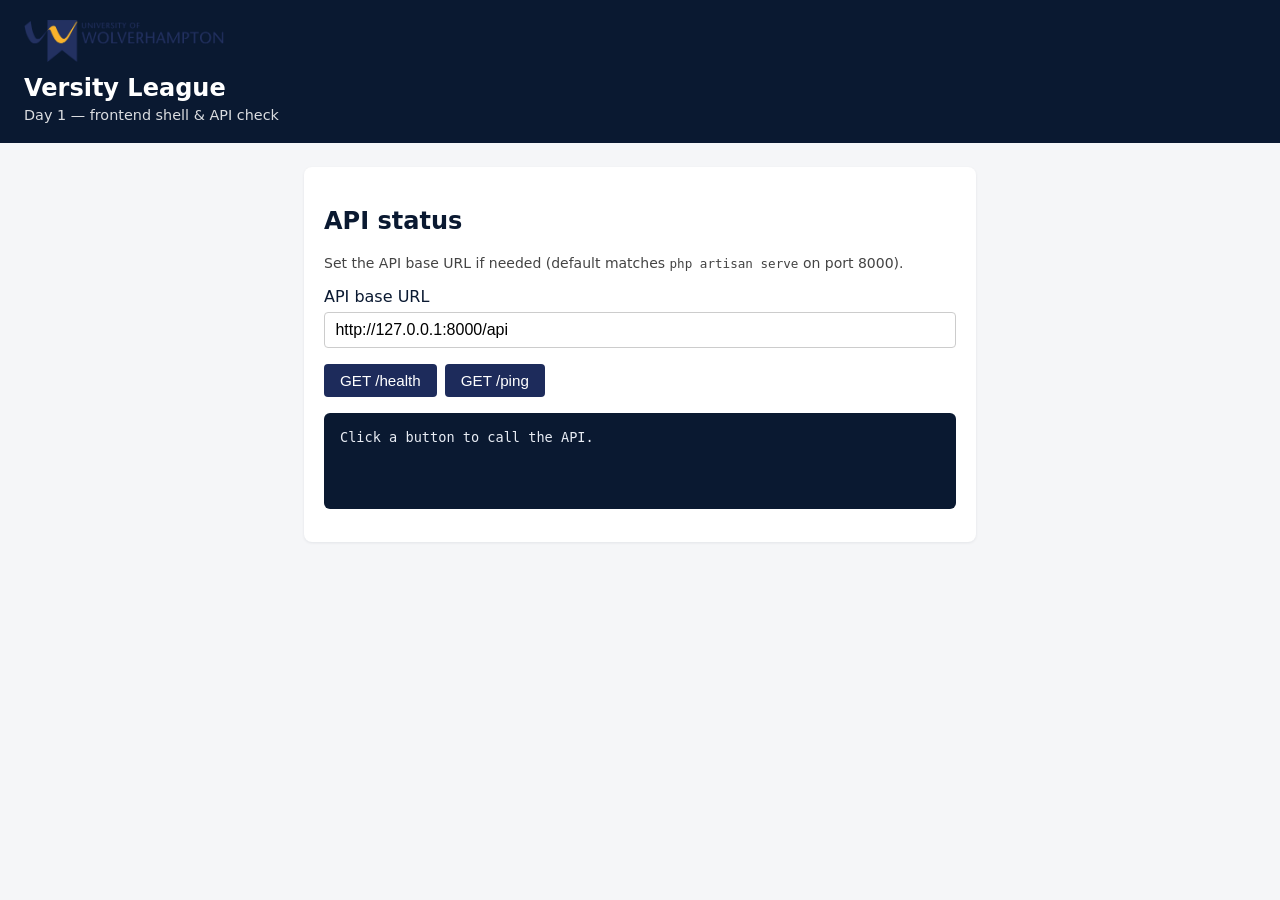
==== frontend/index.html @ 91f8fb7d "initial commit" ====
<!DOCTYPE html>
<html lang="en">
  <head>
    <meta charset="UTF-8" />
    <meta name="viewport" content="width=device-width, initial-scale=1.0" />
    <title>Versity League</title>
    <link rel="stylesheet" href="css/app.css" />
  </head>
  <body>
    <header class="site-header">
      <img src="../img/UniLogo.png" alt="University logo" class="logo" width="200" height="48" />
      <h1>Versity League</h1>
      <p class="tagline">Day 1 — frontend shell &amp; API check</p>
    </header>
    <main>
      <section class="panel">
        <h2>API status</h2>
        <p class="hint">
          Set the API base URL if needed (default matches <code>php artisan serve</code> on port 8000).
        </p>
        <label class="field">
          <span>API base URL</span>
          <input type="url" id="api-base-input" value="http://127.0.0.1:8000/api" />
        </label>
        <div class="actions">
          <button type="button" id="btn-health">GET /health</button>
          <button type="button" id="btn-ping">GET /ping</button>
        </div>
        <pre id="api-output" class="output" aria-live="polite">Click a button to call the API.</pre>
      </section>
    </main>
    <script type="module" src="js/app.js"></script>
  </body>
</html>
---- frontend/css/app.css ----
:root {
  font-family: system-ui, sans-serif;
  color: #0a1931;
  background: #f5f6f8;
}

body {
  margin: 0;
  min-height: 100vh;
}

.site-header {
  background: #0a1931;
  color: #fff;
  padding: 1.25rem 1.5rem;
}

.site-header .logo {
  display: block;
  margin-bottom: 0.75rem;
  max-width: 100%;
  height: auto;
}

.site-header h1 {
  margin: 0;
  font-size: 1.5rem;
}

.tagline {
  margin: 0.35rem 0 0;
  opacity: 0.85;
  font-size: 0.9rem;
}

main {
  max-width: 42rem;
  margin: 0 auto;
  padding: 1.5rem;
}

.panel {
  background: #fff;
  border-radius: 8px;
  padding: 1.25rem;
  box-shadow: 0 1px 3px rgba(10, 25, 49, 0.08);
}

.hint {
  font-size: 0.875rem;
  color: #444;
}

.field {
  display: flex;
  flex-direction: column;
  gap: 0.35rem;
  margin: 1rem 0;
}

.field input {
  padding: 0.5rem 0.65rem;
  border: 1px solid #ccc;
  border-radius: 4px;
  font-size: 1rem;
}

.actions {
  display: flex;
  flex-wrap: wrap;
  gap: 0.5rem;
}

.actions button {
  padding: 0.5rem 1rem;
  border: none;
  border-radius: 4px;
  background: #1d2b5b;
  color: #fff;
  cursor: pointer;
  font-size: 0.95rem;
}

.actions button:hover {
  filter: brightness(1.08);
}

.output {
  margin-top: 1rem;
  padding: 1rem;
  background: #0a1931;
  color: #e8ecf4;
  border-radius: 6px;
  overflow: auto;
  font-size: 0.85rem;
  min-height: 4rem;
}

code {
  font-size: 0.9em;
}
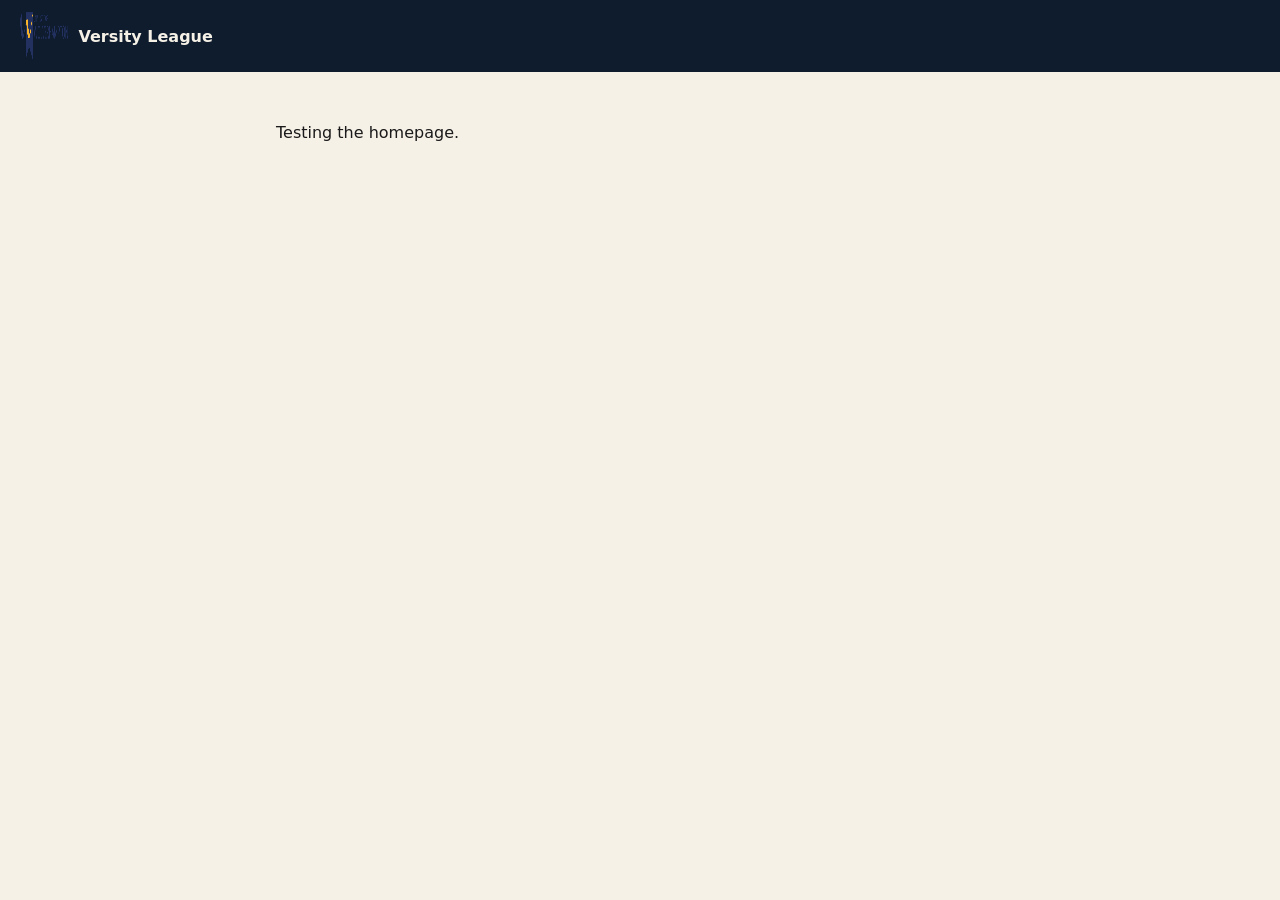
==== commit 957eacdf: "your update message" ====
--- a/frontend/index.html
+++ b/frontend/index.html
@@ -4,31 +4,21 @@
     <meta charset="UTF-8" />
     <meta name="viewport" content="width=device-width, initial-scale=1.0" />
     <title>Versity League</title>
-    <link rel="stylesheet" href="css/app.css" />
+    <link rel="stylesheet" href="css/main.css" />
   </head>
   <body>
     <header class="site-header">
-      <img src="../img/UniLogo.png" alt="University logo" class="logo" width="200" height="48" />
-      <h1>Versity League</h1>
-      <p class="tagline">Day 1 — frontend shell &amp; API check</p>
+      <a class="brand" href="index.html">
+        <img src="../img/UniLogo.png" alt="Versity League" width="48" height="48" />
+        <span>Versity League</span>
+      </a>
     </header>
-    <main>
-      <section class="panel">
-        <h2>API status</h2>
-        <p class="hint">
-          Set the API base URL if needed (default matches <code>php artisan serve</code> on port 8000).
-        </p>
-        <label class="field">
-          <span>API base URL</span>
-          <input type="url" id="api-base-input" value="http://127.0.0.1:8000/api" />
-        </label>
-        <div class="actions">
-          <button type="button" id="btn-health">GET /health</button>
-          <button type="button" id="btn-ping">GET /ping</button>
-        </div>
-        <pre id="api-output" class="output" aria-live="polite">Click a button to call the API.</pre>
-      </section>
+    <main class="site-main">
+      <p class="lead">
+        Testing the homepage.
+      </p>
     </main>
-    <script type="module" src="js/app.js"></script>
+    <script src="js/config.js" type="module"></script>
+    <script src="js/main.js" type="module"></script>
   </body>
 </html>
--- a/frontend/css/main.css
+++ b/frontend/css/main.css
@@ -0,0 +1,57 @@
+/* Day 1: base tokens — navy / gold / warm off-white (full theme in Day 3) */
+:root {
+  --color-navy: #0f1c2e;
+  --color-gold: #c9a227;
+  --color-cream: #f6f1e7;
+  --color-text: #1a1a1a;
+}
+
+*,
+*::before,
+*::after {
+  box-sizing: border-box;
+}
+
+body {
+  margin: 0;
+  min-height: 100vh;
+  font-family: system-ui, -apple-system, "Segoe UI", Roboto, sans-serif;
+  color: var(--color-text);
+  background: var(--color-cream);
+}
+
+.site-header {
+  display: flex;
+  align-items: center;
+  padding: 0.75rem 1.25rem;
+  background: var(--color-navy);
+  color: var(--color-cream);
+}
+
+.brand {
+  display: inline-flex;
+  align-items: center;
+  gap: 0.65rem;
+  color: inherit;
+  text-decoration: none;
+  font-weight: 600;
+}
+
+.brand img {
+  display: block;
+  border-radius: 6px;
+}
+
+.site-main {
+  max-width: 48rem;
+  margin: 0 auto;
+  padding: 2rem 1.25rem;
+}
+
+.lead {
+  line-height: 1.6;
+}
+
+.lead code {
+  font-size: 0.9em;
+}
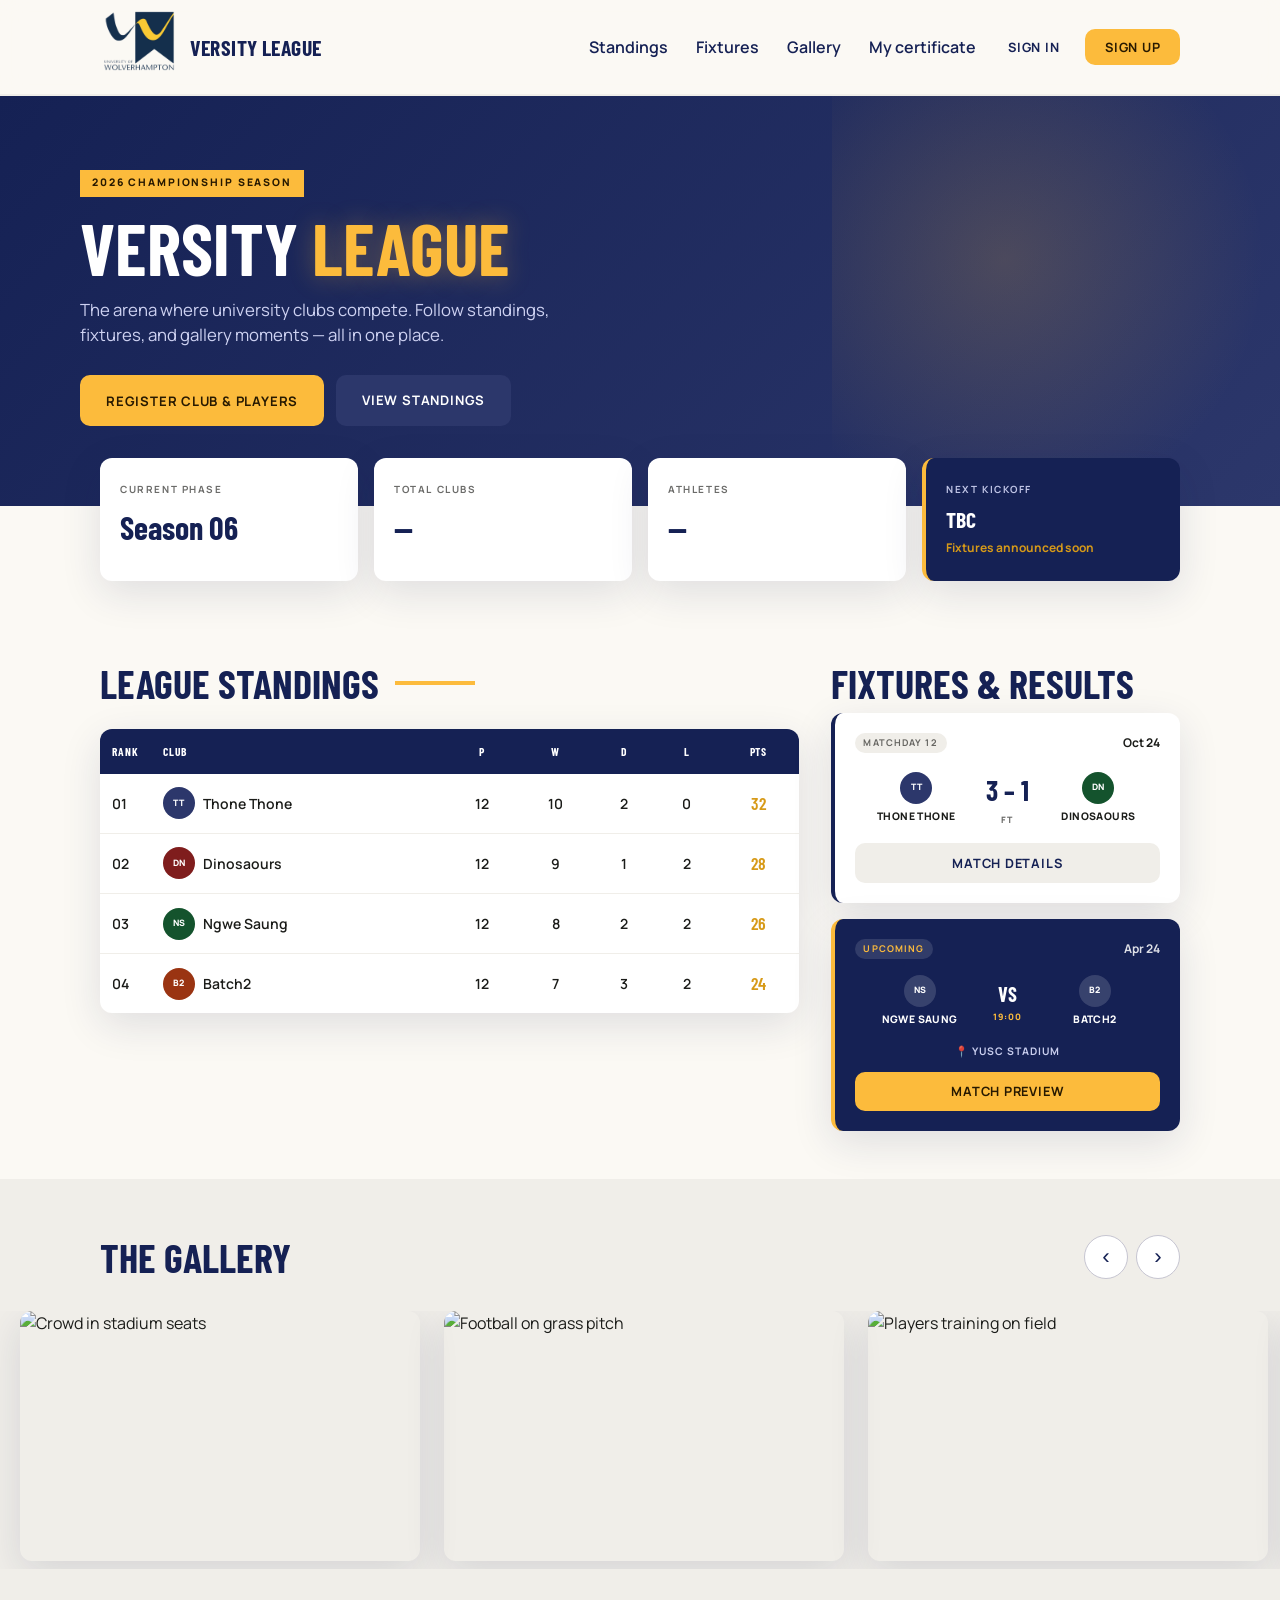
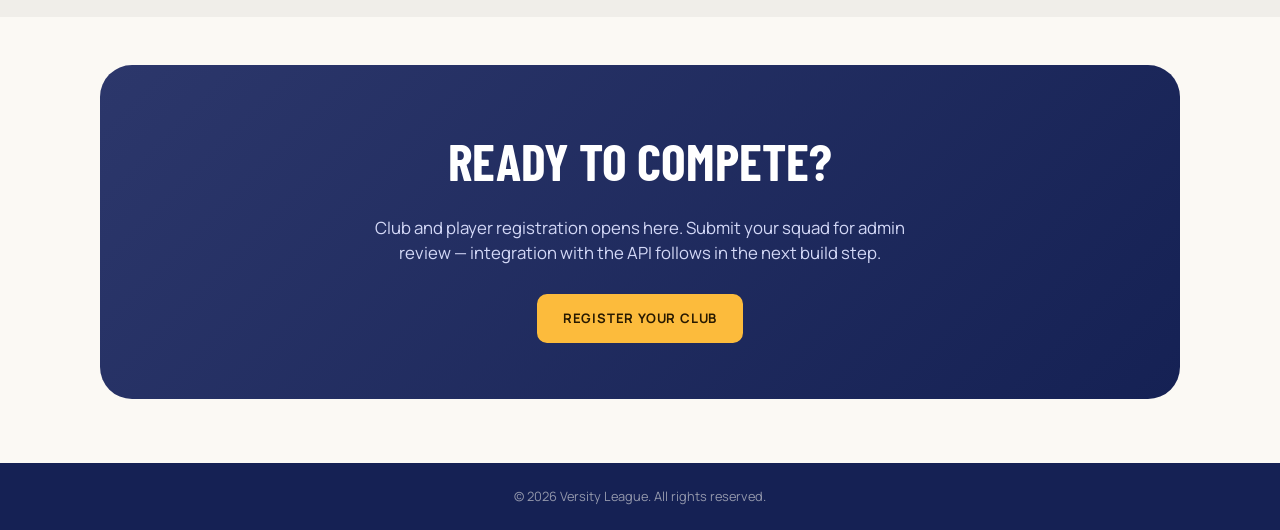
==== commit fd46d8f2: "add club registration request, tests, and frontend auth UI" ====
--- a/frontend/index.html
+++ b/frontend/index.html
@@ -3,22 +3,505 @@
   <head>
     <meta charset="UTF-8" />
     <meta name="viewport" content="width=device-width, initial-scale=1.0" />
-    <title>Versity League</title>
+    <title>Versity League — Collegiate Football</title>
+    <link rel="preconnect" href="https://fonts.googleapis.com" />
+    <link rel="preconnect" href="https://fonts.gstatic.com" crossorigin />
+    <link
+      href="https://fonts.googleapis.com/css2?family=Barlow+Condensed:wght@600;700&family=Manrope:wght@400;500;600;700&display=swap"
+      rel="stylesheet"
+    />
     <link rel="stylesheet" href="css/main.css" />
   </head>
   <body>
+    <a class="skip-link" href="#main">Skip to content</a>
+
     <header class="site-header">
-      <a class="brand" href="index.html">
-        <img src="../img/UniLogo.png" alt="Versity League" width="48" height="48" />
-        <span>Versity League</span>
-      </a>
+      <div class="site-header__inner">
+        <a class="brand" href="index.html">
+          <img
+            class="brand__logo"
+            src="../img/UniLogo.png?v=20260413"
+            alt=""
+            width="80"
+            height="80"
+          />
+          <span class="brand__text">Versity League</span>
+        </a>
+
+        <button
+          type="button"
+          class="nav-toggle"
+          aria-expanded="false"
+          aria-controls="nav-panel"
+          aria-label="Open menu"
+        >
+          <span class="nav-toggle__bar" aria-hidden="true"></span>
+          <span class="nav-toggle__bar" aria-hidden="true"></span>
+          <span class="nav-toggle__bar" aria-hidden="true"></span>
+        </button>
+
+        <nav class="site-nav" id="nav-panel" aria-label="Primary">
+          <a href="#standings">Standings</a>
+          <a href="#fixtures">Fixtures</a>
+          <a href="#gallery">Gallery</a>
+          <button type="button" class="link-btn" data-open-modal="modal-certificate">My certificate</button>
+          <div class="nav-panel__actions">
+            <button type="button" class="btn btn--ghost btn--block" data-open-modal="modal-sign-in">Sign in</button>
+            <button type="button" class="btn btn--gold btn--block" data-open-modal="modal-sign-up">Sign up</button>
+          </div>
+        </nav>
+
+        <div class="site-header__actions">
+          <button type="button" class="btn btn--ghost" data-open-modal="modal-sign-in">Sign in</button>
+          <button type="button" class="btn btn--gold" data-open-modal="modal-sign-up">Sign up</button>
+        </div>
+      </div>
+      <div class="site-header__rule" aria-hidden="true"></div>
     </header>
-    <main class="site-main">
-      <p class="lead">
-        Testing the homepage.
-      </p>
+
+    <main id="main">
+      <section class="hero" aria-labelledby="hero-title">
+        <div class="hero__accent" aria-hidden="true"></div>
+        <div class="hero__grid">
+          <div class="hero__copy">
+            <p class="hero__eyebrow">2026 Championship Season</p>
+            <h1 id="hero-title" class="hero__title">
+              Versity <span class="hero__title-gold">League</span>
+            </h1>
+            <p class="hero__lead">
+              The arena where university clubs compete. Follow standings, fixtures, and gallery moments — all in one
+              place.
+            </p>
+            <div class="hero__actions">
+              <button type="button" class="btn btn--gold btn--lg" data-open-modal="modal-club-register">
+                Register club &amp; players
+              </button>
+              <a class="btn btn--secondary btn--lg" href="#standings">View standings</a>
+            </div>
+          </div>
+          
+        </div>
+      </section>
+
+      <section class="overview" aria-label="League overview">
+        <div class="overview__grid">
+          <article class="stat-card">
+            <h2 class="stat-card__label">Current phase</h2>
+            <p class="stat-card__value">Season 06</p>
+          </article>
+          <article class="stat-card">
+            <h2 class="stat-card__label">Total clubs</h2>
+            <p class="stat-card__value">—</p>
+          </article>
+          <article class="stat-card">
+            <h2 class="stat-card__label">Athletes</h2>
+            <p class="stat-card__value">—</p>
+          </article>
+          <article class="stat-card stat-card--highlight">
+            <h2 class="stat-card__label">Next kickoff</h2>
+            <p class="stat-card__value stat-card__value--sm">TBC</p>
+            <p class="stat-card__meta">Fixtures announced soon</p>
+          </article>
+        </div>
+      </section>
+
+      <div class="content-bento">
+        <section id="standings" class="section section--standings" aria-labelledby="standings-title">
+          <div class="section__head">
+            <h2 id="standings-title" class="section__title">League standings</h2>
+            <span class="section__accent" aria-hidden="true"></span>
+          </div>
+          <div class="table-wrap">
+            <table class="standings-table">
+              <thead>
+                <tr>
+                  <th scope="col">Rank</th>
+                  <th scope="col">Club</th>
+                  <th scope="col">P</th>
+                  <th scope="col">W</th>
+                  <th scope="col">D</th>
+                  <th scope="col">L</th>
+                  <th scope="col">Pts</th>
+                </tr>
+              </thead>
+              <tbody>
+                <tr>
+                  <td>01</td>
+                  <td>
+                    <span class="club-cell"><span class="club-badge" aria-hidden="true">TT</span> Thone Thone</span>
+                  </td>
+                  <td>12</td>
+                  <td>10</td>
+                  <td>2</td>
+                  <td>0</td>
+                  <td class="standings-table__pts">32</td>
+                </tr>
+                <tr>
+                  <td>02</td>
+                  <td>
+                    <span class="club-cell"><span class="club-badge club-badge--alt" aria-hidden="true">DN</span> Dinosaours</span>
+                  </td>
+                  <td>12</td>
+                  <td>9</td>
+                  <td>1</td>
+                  <td>2</td>
+                  <td class="standings-table__pts">28</td>
+                </tr>
+                <tr>
+                  <td>03</td>
+                  <td>
+                    <span class="club-cell"><span class="club-badge club-badge--green" aria-hidden="true">NS</span> Ngwe Saung</span>
+                  </td>
+                  <td>12</td>
+                  <td>8</td>
+                  <td>2</td>
+                  <td>2</td>
+                  <td class="standings-table__pts">26</td>
+                </tr>
+                <tr>
+                  <td>04</td>
+                  <td>
+                    <span class="club-cell"><span class="club-badge club-badge--orange" aria-hidden="true">B2</span> Batch2</span>
+                  </td>
+                  <td>12</td>
+                  <td>7</td>
+                  <td>3</td>
+                  <td>2</td>
+                  <td class="standings-table__pts">24</td>
+                </tr>
+              </tbody>
+            </table>
+          </div>
+        </section>
+
+        <section id="fixtures" class="section section--fixtures" aria-labelledby="fixtures-title">
+          <h2 id="fixtures-title" class="section__title">Fixtures &amp; results</h2>
+          <div class="fixture-stack">
+            <article class="fixture-card fixture-card--result">
+              <div class="fixture-card__meta">
+                <span class="pill">Matchday 12</span>
+                <time datetime="2026-10-24">Oct 24</time>
+              </div>
+              <div class="fixture-card__scoreboard">
+                <div class="fixture-team">
+                  <span class="club-badge" aria-hidden="true">TT</span>
+                  <span class="fixture-team__name">Thone Thone</span>
+                </div>
+                <div class="fixture-score">
+                  <span class="fixture-score__nums">3 – 1</span>
+                  <span class="fixture-score__ft">FT</span>
+                </div>
+                <div class="fixture-team">
+                  <span class="club-badge club-badge--green" aria-hidden="true">DN</span>
+                  <span class="fixture-team__name">Dinosaours</span>
+                </div>
+              </div>
+              <button type="button" class="btn btn--block btn--muted" data-open-modal="modal-match-details">
+                Match details
+              </button>
+            </article>
+
+            <article class="fixture-card fixture-card--upcoming">
+              <div class="fixture-card__meta">
+                <span class="pill pill--on-dark">Upcoming</span>
+                <time datetime="2026-10-28">Apr 24</time>
+              </div>
+              <div class="fixture-card__scoreboard">
+                <div class="fixture-team">
+                  <span class="club-badge club-badge--ghost" aria-hidden="true">NS</span>
+                  <span class="fixture-team__name">Ngwe Saung</span>
+                </div>
+                <div class="fixture-score">
+                  <span class="fixture-score__vs">vs</span>
+                  <span class="fixture-score__ft">19:00</span>
+                </div>
+                <div class="fixture-team">
+                  <span class="club-badge club-badge--ghost" aria-hidden="true">B2</span>
+                  <span class="fixture-team__name">Batch2</span>
+                </div>
+              </div>
+              <p class="fixture-card__venue">
+                <span aria-hidden="true">📍</span> YUSC Stadium
+              </p>
+              <button type="button" class="btn btn--block btn--gold" data-open-modal="modal-match-details">
+                Match preview
+              </button>
+            </article>
+          </div>
+        </section>
+      </div>
+
+      <section id="gallery" class="gallery" aria-labelledby="gallery-title">
+        <div class="gallery__head">
+          <h2 id="gallery-title" class="section__title">The gallery</h2>
+          <div class="gallery__controls">
+            <button type="button" class="icon-btn" data-gallery-prev aria-label="Previous photos">
+              ‹
+            </button>
+            <button type="button" class="icon-btn" data-gallery-next aria-label="Next photos">
+              ›
+            </button>
+          </div>
+        </div>
+        <div class="gallery__track" role="list">
+          <div class="gallery__slide" role="listitem">
+            <img
+              src="https://images.unsplash.com/photo-1461896836934-ffe607ba8211?auto=format&fit=crop&w=800&q=80"
+              alt="Crowd in stadium seats"
+              width="800"
+              height="500"
+              loading="lazy"
+            />
+          </div>
+          <div class="gallery__slide" role="listitem">
+            <img
+              src="https://images.unsplash.com/photo-1574629810360-7efbbe195018?auto=format&fit=crop&w=800&q=80"
+              alt="Football on grass pitch"
+              width="800"
+              height="500"
+              loading="lazy"
+            />
+          </div>
+          <div class="gallery__slide" role="listitem">
+            <img
+              src="https://images.unsplash.com/photo-1517466787929-bc90951d0974?auto=format&fit=crop&w=800&q=80"
+              alt="Players training on field"
+              width="800"
+              height="500"
+              loading="lazy"
+            />
+          </div>
+          <div class="gallery__slide" role="listitem">
+            <img
+              src="https://www.bbc.com/sport/football/articles/cp82zj2zr58o"
+              alt="Arsenal"
+              width="800"
+              height="500"
+              loading="lazy"
+            />
+          </div>
+        </div>
+      </section>
+
+      <section id="cta" class="cta" aria-labelledby="cta-title">
+        <div class="cta__inner">
+          <h2 id="cta-title" class="cta__title">Ready to compete?</h2>
+          <p class="cta__text">
+            Club and player registration opens here. Submit your squad for admin review — integration with the API
+            follows in the next build step.
+          </p>
+          <div class="cta__actions">
+            <button type="button" class="btn btn--gold btn--lg" data-open-modal="modal-club-register">
+              Register your club
+            </button>
+          </div>
+        </div>
+      </section>
     </main>
-    <script src="js/config.js" type="module"></script>
+
+    <footer class="site-footer">
+      <p class="site-footer__copy">© 2026 Versity League. All rights reserved.</p>
+    </footer>
+
+    <!-- Modals -->
+    <dialog id="modal-sign-in" class="modal" aria-labelledby="modal-sign-in-title">
+      <div class="modal__panel">
+        <button type="button" class="modal__close" data-close-modal aria-label="Close">&times;</button>
+        <h2 id="modal-sign-in-title" class="modal__title">Sign in</h2>
+        <p class="modal__intro">Use your university email. Choose the correct portal for your role.</p>
+        <form class="form" id="form-sign-in">
+          <div class="form-feedback" role="alert" hidden></div>
+          <label class="field">
+            <span class="field__label">Email</span>
+            <input type="email" name="email" autocomplete="email" required />
+          </label>
+          <label class="field">
+            <span class="field__label">Password</span>
+            <input type="password" name="password" autocomplete="current-password" required />
+          </label>
+          <label class="field">
+            <span class="field__label">Portal</span>
+            <select name="portal" required>
+              <option value="client">Student / staff (public site)</option>
+              <option value="admin">League admin</option>
+            </select>
+          </label>
+          <button type="submit" class="btn btn--primary btn--block">Sign in</button>
+          <p class="form__hint">Uses <code>POST /api/v1/auth/login</code>. Token is stored in this browser for registration.</p>
+        </form>
+      </div>
+    </dialog>
+
+    <dialog id="modal-sign-up" class="modal" aria-labelledby="modal-sign-up-title">
+      <div class="modal__panel">
+        <button type="button" class="modal__close" data-close-modal aria-label="Close">&times;</button>
+        <h2 id="modal-sign-up-title" class="modal__title">Create account</h2>
+        <p class="modal__intro">Public registration creates a <strong>client</strong> account only.</p>
+        <form class="form" id="form-sign-up">
+          <div class="form-feedback" role="alert" hidden></div>
+          <label class="field">
+            <span class="field__label">Full name</span>
+            <input type="text" name="name" autocomplete="name" required />
+          </label>
+          <label class="field">
+            <span class="field__label">Email</span>
+            <input type="email" name="email" autocomplete="email" required />
+          </label>
+          <label class="field">
+            <span class="field__label">Student / staff ID</span>
+            <input type="text" name="student_staff_id" required />
+          </label>
+          <label class="field">
+            <span class="field__label">Password</span>
+            <input type="password" name="password" autocomplete="new-password" required />
+          </label>
+          <label class="field">
+            <span class="field__label">Confirm password</span>
+            <input type="password" name="password_confirmation" autocomplete="new-password" required />
+          </label>
+          <button type="submit" class="btn btn--primary btn--block">Create account</button>
+          <p class="form__hint">Uses <code>POST /api/v1/auth/register</code> (client accounts only).</p>
+        </form>
+      </div>
+    </dialog>
+
+    <dialog id="modal-match-details" class="modal modal--wide" aria-labelledby="modal-match-title">
+      <div class="modal__panel">
+        <button type="button" class="modal__close" data-close-modal aria-label="Close">&times;</button>
+        <h2 id="modal-match-title" class="modal__title">Match details</h2>
+        <dl class="detail-list">
+          <div><dt>League</dt><dd>Versity League — Season 06</dd></div>
+          <div><dt>Teams</dt><dd>Ngwe Saung vs Dinosaours</dd></div>
+          <div><dt>Date</dt><dd>Friday, 24 April 2026</dd></div>
+          <div><dt>Time</dt><dd>19:30</dd></div>
+          <div><dt>Venue</dt><dd>YUSC Stadium</dd></div>
+          <div><dt>Status</dt><dd>Upcoming</dd></div>
+          <div><dt>Score</dt><dd>3 – 1</dd></div>
+        </dl>
+        <p class="form__hint">Live data will load from the fixtures API (Day 6).</p>
+      </div>
+    </dialog>
+
+    <dialog id="modal-certificate" class="modal modal--certificate" aria-labelledby="modal-cert-title">
+      <div class="modal__panel modal__panel--certificate">
+        <button
+          type="button"
+          class="modal__close modal__close--certificate"
+          data-close-modal
+          aria-label="Close"
+        >
+          &times;
+        </button>
+        <header class="certificate-modal__header">
+          <div class="certificate-modal__header-glow" aria-hidden="true"></div>
+          <div class="certificate-modal__header-inner">
+            <div class="certificate-modal__brand">
+              <img
+                class="certificate-modal__logo"
+                src="../img/UniLogo.png?v=20260413"
+                alt="Versity League logo"
+                width="96"
+                height="96"
+              />
+              <div class="certificate-modal__brand-text">
+                <span class="certificate-modal__org">Versity League</span>
+                <span class="certificate-modal__tagline">Official certificate</span>
+              </div>
+            </div>
+          </div>
+          <div class="certificate-modal__header-rule" aria-hidden="true"></div>
+        </header>
+        <div class="certificate-modal__body">
+          <div class="certificate-frame">
+            <span class="certificate-frame__watermark" aria-hidden="true">VL</span>
+            <div class="certificate-frame__inner">
+              <p class="certificate-frame__ribbon">Certificate of achievement</p>
+              <h2 id="modal-cert-title" class="certificate-frame__title">Certificate of participation</h2>
+              <div class="certificate-frame__divider" aria-hidden="true"></div>
+              <dl class="certificate-frame__dl">
+                <div><dt>Student / staff ID</dt><dd>—</dd></div>
+                <div><dt>Name</dt><dd>—</dd></div>
+                <div><dt>Participate years</dt><dd>—</dd></div>
+                <div><dt>Position</dt><dd>—</dd></div>
+                <div class="certificate-frame__row" hidden><dt>Goals</dt><dd>0</dd></div>
+                <div class="certificate-frame__row" hidden><dt>Assists</dt><dd>0</dd></div>
+              </dl>
+              <div class="certificate-frame__seal" aria-hidden="true">
+                <span class="certificate-frame__seal-ring"></span>
+                <span class="certificate-frame__seal-text">Official</span>
+              </div>
+              <div class="certificate-frame__actions">
+                <button type="button" class="btn btn--ghost" data-close-modal>Close</button>
+                <button type="button" class="btn btn--gold" disabled>Download PDF</button>
+              </div>
+              <p class="certificate-frame__foot-note">Sign in to load your certificate.</p>
+            </div>
+          </div>
+        </div>
+      </div>
+    </dialog>
+
+    <dialog id="modal-club-register" class="modal modal--wide" aria-labelledby="modal-reg-title">
+      <div class="modal__panel">
+        <button type="button" class="modal__close" data-close-modal aria-label="Close">&times;</button>
+        <h2 id="modal-reg-title" class="modal__title">Club &amp; player registration</h2>
+        <p class="modal__intro">Combined submission (pending admin approval). You must be signed in as a client.</p>
+        <form class="form form--split" id="form-club-register" enctype="multipart/form-data" method="post">
+          <div class="form-feedback form-feedback--full" role="alert" hidden></div>
+          <fieldset class="form__fieldset">
+            <legend>Club</legend>
+            <label class="field">
+              <span class="field__label">Club name</span>
+              <input type="text" name="club_name" required maxlength="255" />
+            </label>
+            <label class="field">
+              <span class="field__label">Club photo</span>
+              <input type="file" name="club_photo" accept="image/*" required />
+            </label>
+          </fieldset>
+          <fieldset class="form__fieldset">
+            <legend>Primary player</legend>
+            <label class="field">
+              <span class="field__label">Full name</span>
+              <input type="text" name="player_full_name" required maxlength="255" />
+            </label>
+            <label class="field">
+              <span class="field__label">Student / staff ID</span>
+              <input type="text" name="player_student_staff_id" required maxlength="100" />
+            </label>
+            <label class="field">
+              <span class="field__label">Jersey number</span>
+              <input type="number" name="jersey_number" min="0" max="99999" />
+            </label>
+            <label class="field">
+              <span class="field__label">Position / role</span>
+              <select name="position" required>
+                <option value="" disabled selected>Select…</option>
+                <option value="Coach">Coach</option>
+                <option value="Manager">Manager</option>
+                <option value="Captain">Captain</option>
+                <option value="Vice Captain">Vice Captain</option>
+                <option value="Forward">Forward</option>
+                <option value="Midfielder">Midfielder</option>
+                <option value="Defender">Defender</option>
+                <option value="Goalkeeper">Goalkeeper</option>
+                <option value="Left Wing">Left Wing</option>
+                <option value="Right Wing">Right Wing</option>
+              </select>
+            </label>
+            <label class="field">
+              <span class="field__label">Player photo</span>
+              <input type="file" name="player_photo" accept="image/*" />
+            </label>
+          </fieldset>
+          <div class="form__full">
+            <button type="submit" class="btn btn--primary btn--block">Submit registration</button>
+            <p class="form__hint">Uses <code>POST /api/v1/club-registrations</code> (multipart). No edits after submit — admin manages records.</p>
+          </div>
+        </form>
+      </div>
+    </dialog>
+
     <script src="js/main.js" type="module"></script>
   </body>
 </html>
--- a/frontend/css/main.css
+++ b/frontend/css/main.css
@@ -1,9 +1,21 @@
-/* Day 1: base tokens — navy / gold / warm off-white (full theme in Day 3) */
+/* Versity League — Day 3 theme: navy, gold, warm off-white (see UI design/HomePage.png) */
 :root {
-  --color-navy: #0f1c2e;
-  --color-gold: #c9a227;
-  --color-cream: #f6f1e7;
-  --color-text: #1a1a1a;
+  --navy: #152154;
+  --navy-mid: #2c376b;
+  --navy-deep: #0a1029;
+  --gold: #fcbb3c;
+  --gold-dim: #d79a18;
+  --cream: #fbf9f4;
+  --cream-muted: #f0eee9;
+  --text: #1b1c19;
+  --text-muted: rgba(27, 28, 25, 0.65);
+  --white: #fff;
+  --shadow: 0 12px 40px rgba(21, 33, 84, 0.12);
+  --radius: 12px;
+  --radius-lg: 1.25rem;
+  --font-head: "Barlow Condensed", system-ui, sans-serif;
+  --font-body: "Manrope", system-ui, sans-serif;
+  --max: 1120px;
 }
 
 *,
@@ -12,46 +24,1400 @@
   box-sizing: border-box;
 }
 
+html {
+  scroll-behavior: smooth;
+}
+
 body {
   margin: 0;
   min-height: 100vh;
-  font-family: system-ui, -apple-system, "Segoe UI", Roboto, sans-serif;
-  color: var(--color-text);
-  background: var(--color-cream);
-}
-
+  font-family: var(--font-body);
+  color: var(--text);
+  background: var(--cream);
+  line-height: 1.5;
+}
+
+@media (prefers-reduced-motion: reduce) {
+  html {
+    scroll-behavior: auto;
+  }
+  *,
+  *::before,
+  *::after {
+    animation-duration: 0.01ms !important;
+    animation-iteration-count: 1 !important;
+    transition-duration: 0.01ms !important;
+  }
+}
+
+.skip-link {
+  position: absolute;
+  left: -999px;
+  top: 0;
+  padding: 0.5rem 1rem;
+  background: var(--gold);
+  color: var(--navy-deep);
+  font-weight: 700;
+  z-index: 1000;
+}
+.skip-link:focus {
+  left: 0.5rem;
+  top: 0.5rem;
+}
+
+/* —— Header —— */
 .site-header {
+  position: sticky;
+  top: 0;
+  z-index: 100;
+  background: rgba(251, 249, 244, 0.92);
+  backdrop-filter: blur(12px);
+  border-bottom: 1px solid var(--cream-muted);
+}
+
+.site-header__inner {
+  max-width: var(--max);
+  margin: 0 auto;
+  padding: 0.45rem 1.25rem;
   display: flex;
   align-items: center;
-  padding: 0.75rem 1.25rem;
-  background: var(--color-navy);
-  color: var(--color-cream);
+  gap: 0.75rem;
+}
+
+.site-header__rule {
+  height: 1px;
+  background: var(--cream-muted);
 }
 
 .brand {
   display: inline-flex;
   align-items: center;
-  gap: 0.65rem;
-  color: inherit;
+  gap: 0.6rem;
+  color: var(--navy);
   text-decoration: none;
-  font-weight: 600;
-}
-
+  font-weight: 700;
+  min-width: 0;
+}
+
+.brand__logo,
 .brand img {
   display: block;
-  border-radius: 6px;
-}
-
-.site-main {
-  max-width: 48rem;
+  width: 80px;
+  height: 80px;
+  object-fit: contain;
+  border-radius: 12px;
+  flex-shrink: 0;
+}
+
+.brand__text {
+  font-family: var(--font-head);
+  font-size: 1.35rem;
+  letter-spacing: 0.02em;
+  text-transform: uppercase;
+}
+
+.site-nav {
+  display: none;
+  align-items: center;
+  gap: 1.75rem;
+  margin-left: auto;
+}
+
+.site-nav a,
+.site-nav .link-btn {
+  font-weight: 600;
+  font-size: 0.9rem;
+  color: var(--text-muted);
+  text-decoration: none;
+  border: none;
+  background: none;
+  cursor: pointer;
+  font-family: inherit;
+  padding: 0;
+}
+
+.site-nav a:hover,
+.site-nav .link-btn:hover {
+  color: var(--navy);
+}
+
+.site-header__actions {
+  display: none;
+  gap: 0.4rem;
+  align-items: center;
+}
+
+.site-header__actions .btn {
+  padding-top: 0.42rem;
+  padding-bottom: 0.42rem;
+}
+
+.nav-panel__actions .btn {
+  padding-top: 0.45rem;
+  padding-bottom: 0.45rem;
+}
+
+.nav-toggle {
+  display: flex;
+  flex-direction: column;
+  justify-content: center;
+  gap: 5px;
+  width: 44px;
+  height: 44px;
+  margin-left: auto;
+  border: none;
+  border-radius: 8px;
+  background: var(--cream-muted);
+  cursor: pointer;
+}
+
+.nav-toggle__bar {
+  display: block;
+  height: 2px;
+  width: 22px;
   margin: 0 auto;
-  padding: 2rem 1.25rem;
-}
-
-.lead {
-  line-height: 1.6;
-}
-
-.lead code {
-  font-size: 0.9em;
-}
+  background: var(--navy);
+  border-radius: 1px;
+}
+
+#nav-panel {
+  display: none;
+  position: fixed;
+  left: 0;
+  right: 0;
+  top: 5.65rem;
+  background: var(--cream);
+  flex-direction: column;
+  padding: 1rem 1.25rem 1.5rem;
+  border-bottom: 1px solid var(--cream-muted);
+  box-shadow: var(--shadow);
+  z-index: 99;
+}
+
+#nav-panel.is-open {
+  display: flex;
+  gap: 0.75rem;
+}
+
+#nav-panel a,
+#nav-panel .link-btn {
+  font-weight: 600;
+  padding: 0.5rem 0;
+  color: var(--navy);
+  text-decoration: none;
+  border: none;
+  background: none;
+  text-align: left;
+  cursor: pointer;
+  font-family: inherit;
+  font-size: 1rem;
+}
+
+body.nav-open {
+  overflow: hidden;
+}
+
+.nav-panel__actions {
+  display: flex;
+  flex-direction: column;
+  gap: 0.5rem;
+  margin-top: 0.75rem;
+  padding-top: 1rem;
+  border-top: 1px solid var(--cream-muted);
+}
+
+@media (min-width: 900px) {
+  .nav-panel__actions {
+    display: none;
+  }
+}
+
+@media (min-width: 900px) {
+  .nav-toggle {
+    display: none;
+  }
+  .site-nav {
+    display: flex;
+    position: static;
+    padding: 0;
+    border: none;
+    box-shadow: none;
+    background: transparent;
+  }
+  #nav-panel {
+    display: flex !important;
+    position: static;
+    flex-direction: row;
+    box-shadow: none;
+    border: none;
+    padding: 0;
+    margin-left: auto;
+    background: transparent;
+  }
+  #nav-panel.is-open {
+    display: flex;
+  }
+  .site-header__actions {
+    display: flex;
+  }
+}
+
+@media (max-width: 479px) {
+  #nav-panel {
+    top: 4.85rem;
+  }
+
+  .brand__logo,
+  .brand img {
+    width: 60px;
+    height: 60px;
+    border-radius: 10px;
+  }
+}
+
+/* —— Buttons —— */
+.btn {
+  display: inline-flex;
+  align-items: center;
+  justify-content: center;
+  gap: 0.35rem;
+  padding: 0.55rem 1.1rem;
+  font-family: var(--font-body);
+  font-weight: 700;
+  font-size: 0.8rem;
+  letter-spacing: 0.06em;
+  text-transform: uppercase;
+  text-decoration: none;
+  border-radius: 10px;
+  border: 2px solid transparent;
+  cursor: pointer;
+  transition: background 0.15s, color 0.15s, border-color 0.15s;
+}
+
+.btn--lg {
+  padding: 0.85rem 1.5rem;
+  font-size: 0.82rem;
+}
+
+.btn--primary {
+  background: var(--navy);
+  color: var(--white);
+}
+.btn--primary:hover {
+  background: var(--navy-mid);
+}
+
+.btn--gold {
+  background: var(--gold);
+  color: #271900;
+  border-color: var(--gold);
+}
+.btn--gold:hover {
+  filter: brightness(1.05);
+}
+
+.btn--secondary {
+  background: var(--navy-mid);
+  color: var(--white);
+}
+.btn--secondary:hover {
+  opacity: 0.92;
+}
+
+.btn--ghost {
+  background: transparent;
+  color: var(--navy);
+  border-color: transparent;
+}
+.btn--ghost:hover {
+  color: var(--navy-mid);
+}
+
+.btn--outline-light {
+  background: transparent;
+  color: var(--white);
+  border-color: rgba(255, 255, 255, 0.35);
+}
+.btn--outline-light:hover {
+  background: rgba(255, 255, 255, 0.08);
+}
+
+.btn--muted {
+  background: var(--cream-muted);
+  color: var(--navy);
+}
+.btn--muted:hover {
+  background: #e4e2dd;
+}
+
+.btn--block {
+  width: 100%;
+}
+
+.link-btn {
+  background: none;
+  border: none;
+  color: inherit;
+  cursor: pointer;
+  font: inherit;
+  text-decoration: underline;
+  text-underline-offset: 3px;
+}
+
+.icon-btn {
+  width: 44px;
+  height: 44px;
+  border-radius: 999px;
+  border: 1px solid #c6c5d1;
+  background: var(--white);
+  font-size: 1.4rem;
+  line-height: 1;
+  cursor: pointer;
+  color: var(--navy);
+}
+.icon-btn:hover {
+  background: var(--cream);
+}
+
+/* —— Hero —— */
+.hero {
+  position: relative;
+  overflow: hidden;
+  background: linear-gradient(135deg, var(--navy) 0%, var(--navy-mid) 100%);
+  color: var(--white);
+  padding: 3rem 1.25rem 4rem;
+}
+
+.hero__accent {
+  position: absolute;
+  top: 0;
+  right: -10%;
+  width: 45%;
+  height: 100%;
+  opacity: 0.18;
+  background: radial-gradient(circle at 30% 40%, var(--gold) 0%, transparent 55%);
+  pointer-events: none;
+}
+
+.hero__grid {
+  position: relative;
+  z-index: 1;
+  max-width: var(--max);
+  margin: 0 auto;
+  display: grid;
+  gap: 2rem;
+  align-items: center;
+}
+
+@media (min-width: 900px) {
+  .hero {
+    padding: 4.5rem 1.25rem 5rem;
+  }
+  .hero__grid {
+    grid-template-columns: 1.1fr 0.9fr;
+    gap: 3rem;
+  }
+}
+
+.hero__eyebrow {
+  display: inline-block;
+  margin: 0 0 1rem;
+  padding: 0.35rem 0.75rem;
+  background: var(--gold);
+  color: #271900;
+  font-size: 0.65rem;
+  font-weight: 800;
+  letter-spacing: 0.18em;
+  text-transform: uppercase;
+}
+
+.hero__title {
+  margin: 0 0 1rem;
+  font-family: var(--font-head);
+  font-size: clamp(2.75rem, 8vw, 4.5rem);
+  line-height: 0.95;
+  text-transform: uppercase;
+  font-weight: 700;
+}
+
+.hero__title-gold {
+  color: var(--gold);
+  text-shadow: 0 0 24px rgba(252, 187, 60, 0.35);
+}
+
+.hero__lead {
+  margin: 0 0 1.75rem;
+  max-width: 32rem;
+  color: rgba(221, 225, 255, 0.92);
+  font-size: 1.05rem;
+  font-weight: 400;
+}
+
+.hero__actions {
+  display: flex;
+  flex-wrap: wrap;
+  gap: 0.75rem;
+}
+
+.hero__figure {
+  margin: 0;
+  border-radius: var(--radius-lg);
+  overflow: hidden;
+  box-shadow: 0 24px 60px rgba(0, 0, 0, 0.35);
+  position: relative;
+}
+
+.hero__figure img {
+  display: block;
+  width: 100%;
+  height: auto;
+  aspect-ratio: 4 / 5;
+  object-fit: cover;
+}
+
+.hero__caption {
+  position: absolute;
+  bottom: 1.25rem;
+  left: 1.25rem;
+  margin: 0;
+  font-family: var(--font-head);
+  font-size: 1.75rem;
+  font-weight: 700;
+  color: var(--gold);
+  text-shadow: 0 0 18px rgba(252, 187, 60, 0.45);
+}
+
+/* —— Overview strip —— */
+.overview {
+  position: relative;
+  z-index: 2;
+  max-width: var(--max);
+  margin: -3rem auto 0;
+  padding: 0 1.25rem 2rem;
+}
+
+.overview__grid {
+  display: grid;
+  gap: 1rem;
+  grid-template-columns: 1fr;
+}
+
+@media (min-width: 640px) {
+  .overview__grid {
+    grid-template-columns: repeat(2, 1fr);
+  }
+}
+
+@media (min-width: 1024px) {
+  .overview__grid {
+    grid-template-columns: repeat(4, 1fr);
+  }
+}
+
+.stat-card {
+  background: var(--white);
+  border-radius: var(--radius);
+  padding: 1.5rem 1.25rem;
+  box-shadow: var(--shadow);
+}
+
+.stat-card__label {
+  margin: 0 0 0.35rem;
+  font-size: 0.62rem;
+  font-weight: 700;
+  letter-spacing: 0.16em;
+  text-transform: uppercase;
+  color: var(--text-muted);
+}
+
+.stat-card__value {
+  margin: 0;
+  font-family: var(--font-head);
+  font-size: 2rem;
+  color: var(--navy);
+  font-weight: 700;
+}
+
+.stat-card__value--sm {
+  font-size: 1.35rem;
+}
+
+.stat-card__meta {
+  margin: 0.25rem 0 0;
+  font-size: 0.75rem;
+  color: var(--gold-dim);
+  font-weight: 700;
+}
+
+.stat-card--highlight {
+  background: var(--navy);
+  color: var(--white);
+  border-left: 4px solid var(--gold);
+}
+
+.stat-card--highlight .stat-card__label {
+  color: rgba(221, 225, 255, 0.85);
+}
+
+.stat-card--highlight .stat-card__value {
+  color: var(--white);
+}
+
+/* —— Bento: standings + fixtures —— */
+.content-bento {
+  max-width: var(--max);
+  margin: 0 auto;
+  padding: 2.5rem 1.25rem 3rem;
+  display: grid;
+  gap: 2rem;
+}
+
+@media (min-width: 1024px) {
+  .content-bento {
+    grid-template-columns: 2fr 1fr;
+    align-items: start;
+  }
+}
+
+.section__head {
+  display: flex;
+  align-items: center;
+  gap: 1rem;
+  margin-bottom: 1rem;
+}
+
+.section__title {
+  margin: 0;
+  font-family: var(--font-head);
+  font-size: clamp(1.75rem, 4vw, 2.5rem);
+  text-transform: uppercase;
+  color: var(--navy);
+  font-weight: 700;
+}
+
+.section__accent {
+  flex: 1;
+  max-width: 5rem;
+  height: 4px;
+  background: var(--gold);
+}
+
+.table-wrap {
+  border-radius: var(--radius);
+  overflow: hidden;
+  background: var(--cream-muted);
+  box-shadow: var(--shadow);
+}
+
+.standings-table {
+  width: 100%;
+  border-collapse: collapse;
+  font-size: 0.875rem;
+}
+
+.standings-table thead {
+  background: var(--navy);
+  color: var(--white);
+  font-family: var(--font-head);
+  letter-spacing: 0.08em;
+  text-transform: uppercase;
+  font-size: 0.72rem;
+}
+
+.standings-table th,
+.standings-table td {
+  padding: 0.85rem 0.75rem;
+  text-align: center;
+}
+
+.standings-table th:first-child,
+.standings-table td:first-child {
+  text-align: left;
+  width: 3rem;
+}
+
+.standings-table th:nth-child(2),
+.standings-table td:nth-child(2) {
+  text-align: left;
+}
+
+.standings-table tbody tr {
+  background: var(--white);
+  border-bottom: 1px solid var(--cream-muted);
+  font-weight: 600;
+}
+
+.standings-table tbody tr:last-child {
+  border-bottom: none;
+}
+
+.standings-table__pts {
+  font-family: var(--font-head);
+  font-size: 1.1rem;
+  color: var(--gold-dim);
+}
+
+.club-cell {
+  display: flex;
+  align-items: center;
+  gap: 0.5rem;
+}
+
+.club-badge {
+  display: inline-flex;
+  align-items: center;
+  justify-content: center;
+  width: 2rem;
+  height: 2rem;
+  border-radius: 999px;
+  background: var(--navy-mid);
+  color: var(--white);
+  font-size: 0.55rem;
+  font-weight: 800;
+  flex-shrink: 0;
+}
+
+.club-badge--alt {
+  background: #7f1d1d;
+}
+.club-badge--green {
+  background: #14532d;
+}
+.club-badge--orange {
+  background: #9a3412;
+}
+.club-badge--ghost {
+  background: rgba(255, 255, 255, 0.15);
+}
+
+/* Fixtures column */
+.fixture-stack {
+  display: flex;
+  flex-direction: column;
+  gap: 1rem;
+}
+
+.fixture-card {
+  border-radius: var(--radius);
+  padding: 1.25rem;
+  box-shadow: var(--shadow);
+}
+
+.fixture-card--result {
+  background: var(--white);
+  border-left: 4px solid var(--navy);
+}
+
+.fixture-card--upcoming {
+  background: var(--navy);
+  color: var(--white);
+  border-left: 4px solid var(--gold);
+}
+
+.fixture-card__meta {
+  display: flex;
+  justify-content: space-between;
+  align-items: center;
+  margin-bottom: 1rem;
+  font-size: 0.75rem;
+  font-weight: 700;
+}
+
+.fixture-card--upcoming .fixture-card__meta {
+  color: rgba(255, 255, 255, 0.85);
+}
+
+.pill {
+  display: inline-block;
+  padding: 0.2rem 0.55rem;
+  border-radius: 999px;
+  background: var(--cream-muted);
+  font-size: 0.58rem;
+  letter-spacing: 0.12em;
+  text-transform: uppercase;
+  color: var(--text-muted);
+}
+
+.pill--on-dark {
+  background: rgba(255, 255, 255, 0.12);
+  color: var(--gold);
+}
+
+.fixture-card__scoreboard {
+  display: flex;
+  align-items: center;
+  justify-content: space-between;
+  gap: 0.5rem;
+  margin-bottom: 1rem;
+}
+
+.fixture-team {
+  flex: 1;
+  display: flex;
+  flex-direction: column;
+  align-items: center;
+  gap: 0.35rem;
+  text-align: center;
+}
+
+.fixture-team__name {
+  font-size: 0.65rem;
+  font-weight: 800;
+  text-transform: uppercase;
+  letter-spacing: 0.04em;
+}
+
+.fixture-score {
+  text-align: center;
+}
+
+.fixture-score__nums {
+  font-family: var(--font-head);
+  font-size: 1.75rem;
+  font-weight: 700;
+  color: var(--navy);
+}
+
+.fixture-card--upcoming .fixture-score__nums,
+.fixture-card--upcoming .fixture-score__vs {
+  color: var(--white);
+}
+
+.fixture-score__vs {
+  font-family: var(--font-head);
+  font-size: 1.25rem;
+  font-weight: 700;
+  text-transform: uppercase;
+}
+
+.fixture-score__ft {
+  display: block;
+  font-size: 0.55rem;
+  font-weight: 800;
+  letter-spacing: 0.12em;
+  text-transform: uppercase;
+  margin-top: 0.15rem;
+  color: var(--text-muted);
+}
+
+.fixture-card--upcoming .fixture-score__ft {
+  color: var(--gold);
+}
+
+.fixture-card__venue {
+  margin: 0 0 0.75rem;
+  font-size: 0.65rem;
+  font-weight: 700;
+  letter-spacing: 0.1em;
+  text-transform: uppercase;
+  color: rgba(221, 225, 255, 0.9);
+  text-align: center;
+}
+
+/* —— Gallery —— */
+.gallery {
+  background: var(--cream-muted);
+  padding: 3rem 0;
+}
+
+.gallery__head {
+  max-width: var(--max);
+  margin: 0 auto 1.5rem;
+  padding: 0 1.25rem;
+  display: flex;
+  align-items: center;
+  justify-content: space-between;
+  gap: 1rem;
+}
+
+.gallery__controls {
+  display: flex;
+  gap: 0.5rem;
+}
+
+.gallery__track {
+  display: flex;
+  gap: 1.5rem;
+  overflow-x: auto;
+  scroll-snap-type: x mandatory;
+  padding: 0 1.25rem 0.5rem;
+  max-width: 100%;
+  scrollbar-width: thin;
+}
+
+.gallery__slide {
+  flex: 0 0 min(400px, 85vw);
+  scroll-snap-align: center;
+  border-radius: var(--radius);
+  overflow: hidden;
+  box-shadow: var(--shadow);
+}
+
+.gallery__slide img {
+  display: block;
+  width: 100%;
+  height: auto;
+  aspect-ratio: 16 / 10;
+  object-fit: cover;
+  transition: transform 0.35s ease;
+}
+
+.gallery__slide:hover img {
+  transform: scale(1.03);
+}
+
+/* —— CTA —— */
+.cta {
+  max-width: var(--max);
+  margin: 0 auto;
+  padding: 3rem 1.25rem 4rem;
+}
+
+.cta__inner {
+  position: relative;
+  overflow: hidden;
+  border-radius: 2rem;
+  padding: 2.5rem 1.5rem;
+  background: linear-gradient(135deg, var(--navy-mid), var(--navy));
+  color: var(--white);
+  text-align: center;
+}
+
+@media (min-width: 768px) {
+  .cta__inner {
+    padding: 3.5rem 2.5rem;
+  }
+}
+
+.cta__title {
+  margin: 0 0 1rem;
+  font-family: var(--font-head);
+  font-size: clamp(2rem, 5vw, 3.25rem);
+  text-transform: uppercase;
+}
+
+.cta__text {
+  margin: 0 auto 1.75rem;
+  max-width: 36rem;
+  color: rgba(221, 225, 255, 0.95);
+  font-size: 1.05rem;
+}
+
+.cta__actions {
+  display: flex;
+  flex-wrap: wrap;
+  gap: 0.75rem;
+  justify-content: center;
+}
+
+/* —— Footer —— */
+.site-footer {
+  background: var(--navy);
+  padding: 1.5rem 1.25rem;
+  text-align: center;
+}
+
+.site-footer__copy {
+  margin: 0 auto;
+  max-width: var(--max);
+  font-size: 0.8rem;
+  color: rgba(251, 249, 244, 0.55);
+}
+
+/* —— Modals —— */
+dialog.modal {
+  width: min(100% - 2rem, 480px);
+  max-height: calc(100vh - 2rem);
+  margin: auto;
+  padding: 0;
+  border: none;
+  border-radius: var(--radius-lg);
+  background: transparent;
+}
+
+dialog.modal::backdrop {
+  background: rgba(21, 33, 84, 0.45);
+  backdrop-filter: blur(4px);
+}
+
+dialog.modal--wide {
+  width: min(100% - 2rem, 720px);
+}
+
+.modal__panel {
+  background: var(--cream);
+  color: var(--text);
+  border-radius: var(--radius-lg);
+  padding: 1.5rem 1.25rem 1.75rem;
+  position: relative;
+  max-height: calc(100vh - 2rem);
+  overflow-y: auto;
+  box-shadow: 0 24px 80px rgba(0, 0, 0, 0.25);
+}
+
+.modal__close {
+  position: absolute;
+  top: 0.65rem;
+  right: 0.65rem;
+  width: 2.25rem;
+  height: 2.25rem;
+  border: none;
+  border-radius: 999px;
+  background: var(--cream-muted);
+  color: var(--navy);
+  font-size: 1.35rem;
+  line-height: 1;
+  cursor: pointer;
+}
+
+.modal__title {
+  margin: 0 0 0.5rem;
+  font-family: var(--font-head);
+  font-size: 1.75rem;
+  text-transform: uppercase;
+  color: var(--navy);
+  padding-right: 2rem;
+}
+
+.modal__intro {
+  margin: 0 0 1.25rem;
+  color: var(--text-muted);
+  font-size: 0.95rem;
+}
+
+.form {
+  display: flex;
+  flex-direction: column;
+  gap: 1rem;
+}
+
+.form--split {
+  display: grid;
+  gap: 1.25rem;
+}
+
+.form--split > .form-feedback--full {
+  grid-column: 1 / -1;
+}
+
+@media (min-width: 640px) {
+  .form--split {
+    grid-template-columns: 1fr 1fr;
+  }
+}
+
+.form-feedback {
+  padding: 0.65rem 0.75rem;
+  border-radius: 8px;
+  font-size: 0.85rem;
+  font-weight: 600;
+}
+
+.form-feedback--error {
+  background: #ffdad6;
+  color: #93000a;
+}
+
+.form-feedback--success {
+  background: #d4edda;
+  color: #155724;
+}
+
+.form__fieldset {
+  margin: 0;
+  padding: 1rem;
+  border: 1px solid var(--cream-muted);
+  border-radius: var(--radius);
+  display: flex;
+  flex-direction: column;
+  gap: 0.85rem;
+}
+
+.form__fieldset legend {
+  font-family: var(--font-head);
+  font-weight: 700;
+  text-transform: uppercase;
+  color: var(--navy);
+  padding: 0 0.35rem;
+}
+
+.form__full {
+  grid-column: 1 / -1;
+}
+
+.field {
+  display: flex;
+  flex-direction: column;
+  gap: 0.35rem;
+}
+
+.field__label {
+  font-size: 0.75rem;
+  font-weight: 700;
+  letter-spacing: 0.04em;
+  text-transform: uppercase;
+  color: var(--text-muted);
+}
+
+.field input,
+.field select,
+.field textarea {
+  font: inherit;
+  padding: 0.6rem 0.75rem;
+  border-radius: 8px;
+  border: 1px solid #c6c5d1;
+  background: var(--white);
+}
+
+.field input:focus,
+.field select:focus {
+  outline: 2px solid var(--gold);
+  outline-offset: 1px;
+  border-color: var(--navy-mid);
+}
+
+.form__hint {
+  margin: 0;
+  font-size: 0.75rem;
+  color: var(--text-muted);
+}
+
+.form__hint code {
+  font-size: 0.7rem;
+  background: var(--cream-muted);
+  padding: 0.1rem 0.25rem;
+  border-radius: 4px;
+}
+
+.detail-list {
+  margin: 0;
+  display: grid;
+  gap: 0.75rem;
+}
+
+.detail-list div {
+  display: grid;
+  grid-template-columns: 7rem 1fr;
+  gap: 0.5rem;
+  font-size: 0.9rem;
+}
+
+.detail-list dt {
+  margin: 0;
+  font-weight: 700;
+  color: var(--text-muted);
+}
+
+.detail-list dd {
+  margin: 0;
+}
+
+/* —— Certificate modal —— */
+.modal--certificate {
+  width: min(100% - 2rem, 520px);
+}
+
+.modal__panel--certificate {
+  position: relative;
+  padding: 0;
+  overflow: hidden;
+  border: 1px solid rgba(21, 33, 84, 0.12);
+  box-shadow:
+    0 4px 0 var(--gold),
+    0 28px 64px rgba(21, 33, 84, 0.2);
+}
+
+.modal__close--certificate {
+  top: 0.65rem;
+  right: 0.65rem;
+  z-index: 3;
+  background: rgba(255, 255, 255, 0.14);
+  color: #fff;
+  border: 1px solid rgba(255, 255, 255, 0.28);
+}
+
+.modal__close--certificate:hover {
+  background: rgba(255, 255, 255, 0.24);
+}
+
+.certificate-modal__header {
+  position: relative;
+  padding: 1.35rem 3.25rem 1.1rem 1.25rem;
+  background: linear-gradient(135deg, var(--navy) 0%, #1a2a5c 42%, var(--navy-mid) 100%);
+  color: #fff;
+  overflow: hidden;
+}
+
+.certificate-modal__header-glow {
+  position: absolute;
+  inset: -40% -20% auto auto;
+  width: 70%;
+  height: 140%;
+  background: radial-gradient(ellipse at center, rgba(252, 187, 60, 0.22) 0%, transparent 62%);
+  pointer-events: none;
+}
+
+.certificate-modal__header-inner {
+  position: relative;
+  z-index: 1;
+}
+
+.certificate-modal__brand {
+  display: flex;
+  align-items: center;
+  gap: 1rem;
+}
+
+.certificate-modal__logo {
+  display: block;
+  width: 96px;
+  height: 96px;
+  object-fit: contain;
+  flex-shrink: 0;
+  border-radius: 16px;
+  padding: 5px;
+  background: linear-gradient(145deg, rgba(255, 255, 255, 0.2), rgba(255, 255, 255, 0.04));
+  box-shadow:
+    0 6px 20px rgba(0, 0, 0, 0.28),
+    0 0 0 2px rgba(252, 187, 60, 0.55);
+}
+
+@media (max-width: 420px) {
+  .certificate-modal__logo {
+    width: 72px;
+    height: 72px;
+    border-radius: 14px;
+    padding: 4px;
+  }
+}
+
+.certificate-modal__brand-text {
+  display: flex;
+  flex-direction: column;
+  gap: 0.15rem;
+  min-width: 0;
+}
+
+.certificate-modal__org {
+  font-family: var(--font-head);
+  font-size: 1.45rem;
+  font-weight: 700;
+  letter-spacing: 0.06em;
+  text-transform: uppercase;
+  line-height: 1.05;
+}
+
+.certificate-modal__tagline {
+  font-size: 0.68rem;
+  font-weight: 700;
+  letter-spacing: 0.22em;
+  text-transform: uppercase;
+  color: var(--gold);
+}
+
+.certificate-modal__header-rule {
+  height: 4px;
+  margin-top: 1rem;
+  background: linear-gradient(
+    90deg,
+    transparent 0%,
+    var(--gold) 18%,
+    #ffe08a 50%,
+    var(--gold) 82%,
+    transparent 100%
+  );
+}
+
+.certificate-modal__body {
+  padding: 1.35rem 1.25rem 1.5rem;
+  background: linear-gradient(180deg, #ebe6dc 0%, var(--cream) 38%, #faf7f1 100%);
+}
+
+.certificate-frame {
+  position: relative;
+  padding: 2px;
+  border-radius: 2px;
+  background: linear-gradient(135deg, var(--gold) 0%, var(--navy-mid) 35%, var(--gold) 70%, var(--navy-mid) 100%);
+  box-shadow: inset 0 0 0 1px rgba(255, 255, 255, 0.35);
+}
+
+.certificate-frame__inner {
+  position: relative;
+  padding: 1.35rem 1.15rem 1.25rem;
+  background:
+    linear-gradient(145deg, rgba(255, 254, 248, 0.97) 0%, var(--cream) 45%, #fffef6 100%);
+  border-radius: 1px;
+  overflow: hidden;
+}
+
+.certificate-frame__inner::before,
+.certificate-frame__inner::after {
+  content: "";
+  position: absolute;
+  width: 1.75rem;
+  height: 1.75rem;
+  border: 2px solid rgba(252, 187, 60, 0.75);
+  pointer-events: none;
+}
+
+.certificate-frame__inner::before {
+  top: 0.65rem;
+  left: 0.65rem;
+  border-right: none;
+  border-bottom: none;
+}
+
+.certificate-frame__inner::after {
+  right: 0.65rem;
+  bottom: 0.65rem;
+  border-left: none;
+  border-top: none;
+}
+
+.certificate-frame__watermark {
+  position: absolute;
+  inset: 50% auto auto 50%;
+  transform: translate(-50%, -50%) rotate(-18deg);
+  font-family: var(--font-head);
+  font-size: clamp(4.5rem, 22vw, 7rem);
+  font-weight: 700;
+  letter-spacing: 0.02em;
+  color: rgba(21, 33, 84, 0.045);
+  white-space: nowrap;
+  pointer-events: none;
+  user-select: none;
+}
+
+.certificate-frame__ribbon {
+  position: relative;
+  z-index: 1;
+  margin: 0 0 0.4rem;
+  text-align: center;
+  font-size: 0.62rem;
+  font-weight: 800;
+  letter-spacing: 0.28em;
+  text-transform: uppercase;
+  color: var(--gold-dim);
+}
+
+.certificate-frame__title {
+  position: relative;
+  z-index: 1;
+  margin: 0 0 0.85rem;
+  text-align: center;
+  font-family: var(--font-head);
+  font-size: clamp(1.35rem, 4.5vw, 1.65rem);
+  font-weight: 700;
+  color: var(--navy);
+  line-height: 1.15;
+  text-transform: uppercase;
+  letter-spacing: 0.02em;
+}
+
+.certificate-frame__divider {
+  position: relative;
+  z-index: 1;
+  height: 2px;
+  margin: 0 auto 1rem;
+  max-width: 12rem;
+  background: linear-gradient(90deg, transparent, var(--navy-mid), transparent);
+  opacity: 0.35;
+}
+
+.certificate-frame__dl {
+  position: relative;
+  z-index: 1;
+  margin: 0;
+  display: grid;
+  gap: 0.55rem;
+}
+
+.certificate-frame__dl div {
+  display: grid;
+  grid-template-columns: minmax(0, 9.5rem) 1fr;
+  gap: 0.45rem 0.65rem;
+  font-size: 0.86rem;
+  padding: 0.4rem 0;
+  border-bottom: 1px dashed rgba(21, 33, 84, 0.12);
+}
+
+.certificate-frame__dl div:last-of-type {
+  border-bottom: none;
+}
+
+.certificate-frame__dl dt {
+  margin: 0;
+  color: var(--text-muted);
+  font-weight: 700;
+  font-size: 0.68rem;
+  letter-spacing: 0.06em;
+  text-transform: uppercase;
+}
+
+.certificate-frame__dl dd {
+  margin: 0;
+  font-weight: 700;
+  color: var(--navy);
+}
+
+.certificate-frame__seal {
+  position: relative;
+  z-index: 1;
+  display: flex;
+  align-items: center;
+  justify-content: center;
+  margin: 1rem 0 0.25rem;
+  min-height: 3.25rem;
+}
+
+.certificate-frame__seal-ring {
+  position: absolute;
+  width: 3.25rem;
+  height: 3.25rem;
+  border: 2px solid rgba(252, 187, 60, 0.85);
+  border-radius: 50%;
+  box-shadow: 0 0 0 3px rgba(21, 33, 84, 0.06);
+}
+
+.certificate-frame__seal-text {
+  position: relative;
+  font-size: 0.55rem;
+  font-weight: 800;
+  letter-spacing: 0.18em;
+  text-transform: uppercase;
+  color: var(--navy-mid);
+}
+
+.certificate-frame__actions {
+  position: relative;
+  z-index: 1;
+  margin-top: 1rem;
+  display: flex;
+  flex-wrap: wrap;
+  gap: 0.5rem;
+  justify-content: flex-end;
+}
+
+.certificate-frame__foot-note {
+  position: relative;
+  z-index: 1;
+  margin: 0.85rem 0 0;
+  font-size: 0.72rem;
+  color: var(--text-muted);
+  text-align: center;
+}
+
+@media (max-width: 380px) {
+  .certificate-frame__dl div {
+    grid-template-columns: 1fr;
+    gap: 0.2rem 0;
+  }
+
+  .certificate-frame__dl dt {
+    margin-bottom: 0.1rem;
+  }
+}
+
+[hidden] {
+  display: none !important;
+}
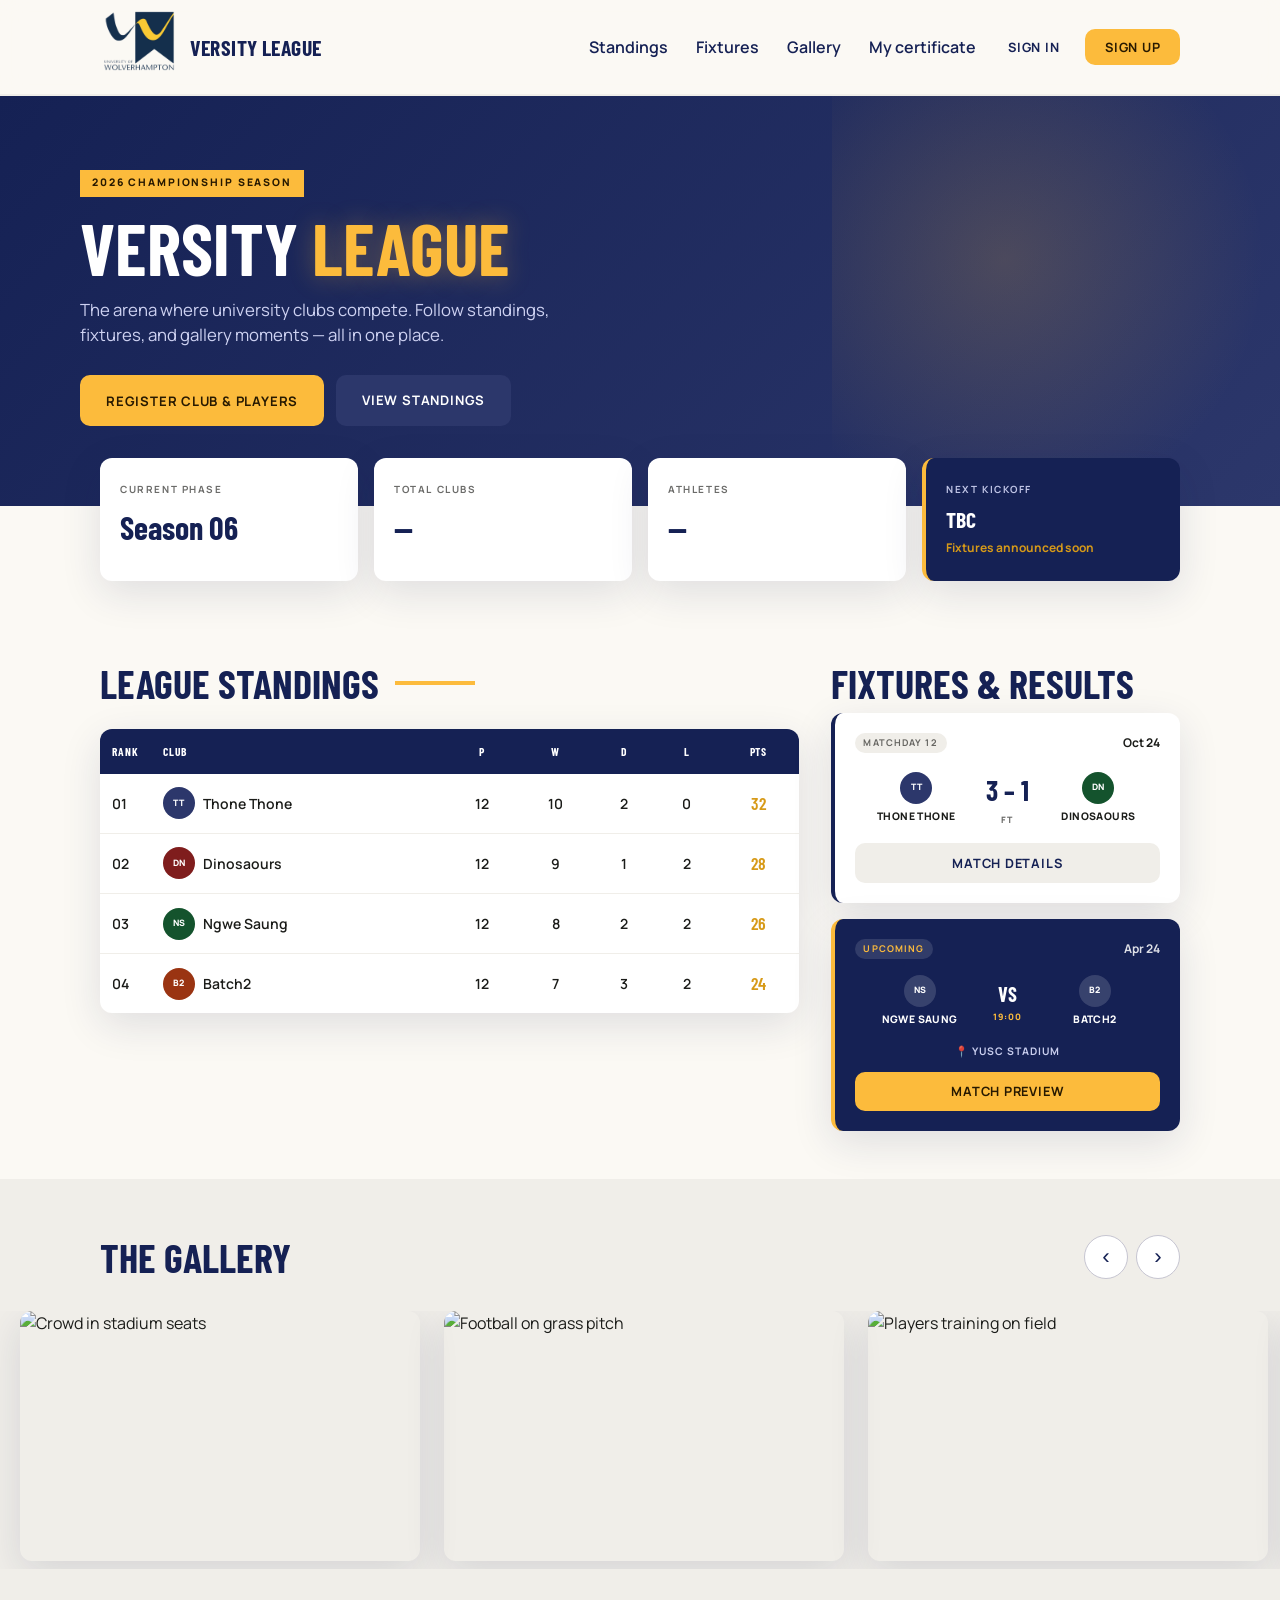
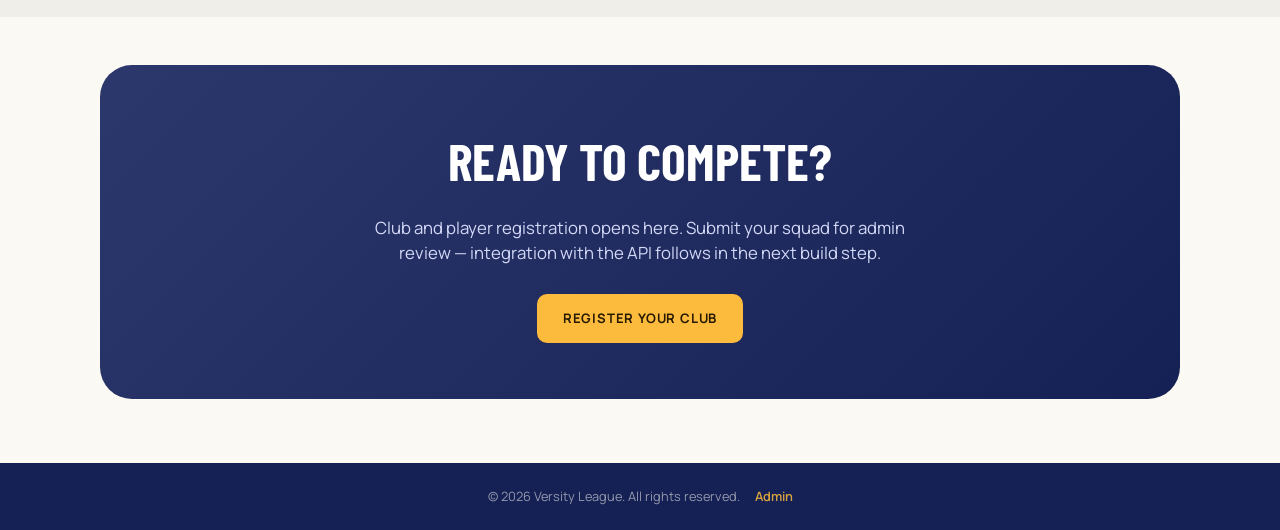
==== commit 0b46af88: "feat: add admin APIs, controllers, requests, and frontend admin panel" ====
--- a/frontend/index.html
+++ b/frontend/index.html
@@ -300,7 +300,10 @@
     </main>
 
     <footer class="site-footer">
-      <p class="site-footer__copy">© 2026 Versity League. All rights reserved.</p>
+      <p class="site-footer__copy">
+        © 2026 Versity League. All rights reserved.
+        <span class="site-footer__admin"><a href="admin/">Admin</a></span>
+      </p>
     </footer>
 
     <!-- Modals -->
--- a/frontend/css/main.css
+++ b/frontend/css/main.css
@@ -924,6 +924,21 @@
   color: rgba(251, 249, 244, 0.55);
 }
 
+.site-footer__admin {
+  display: inline-block;
+  margin-left: 0.75rem;
+}
+
+.site-footer__admin a {
+  color: rgba(252, 187, 60, 0.85);
+  font-weight: 600;
+  text-decoration: none;
+}
+
+.site-footer__admin a:hover {
+  text-decoration: underline;
+}
+
 /* —— Modals —— */
 dialog.modal {
   width: min(100% - 2rem, 480px);
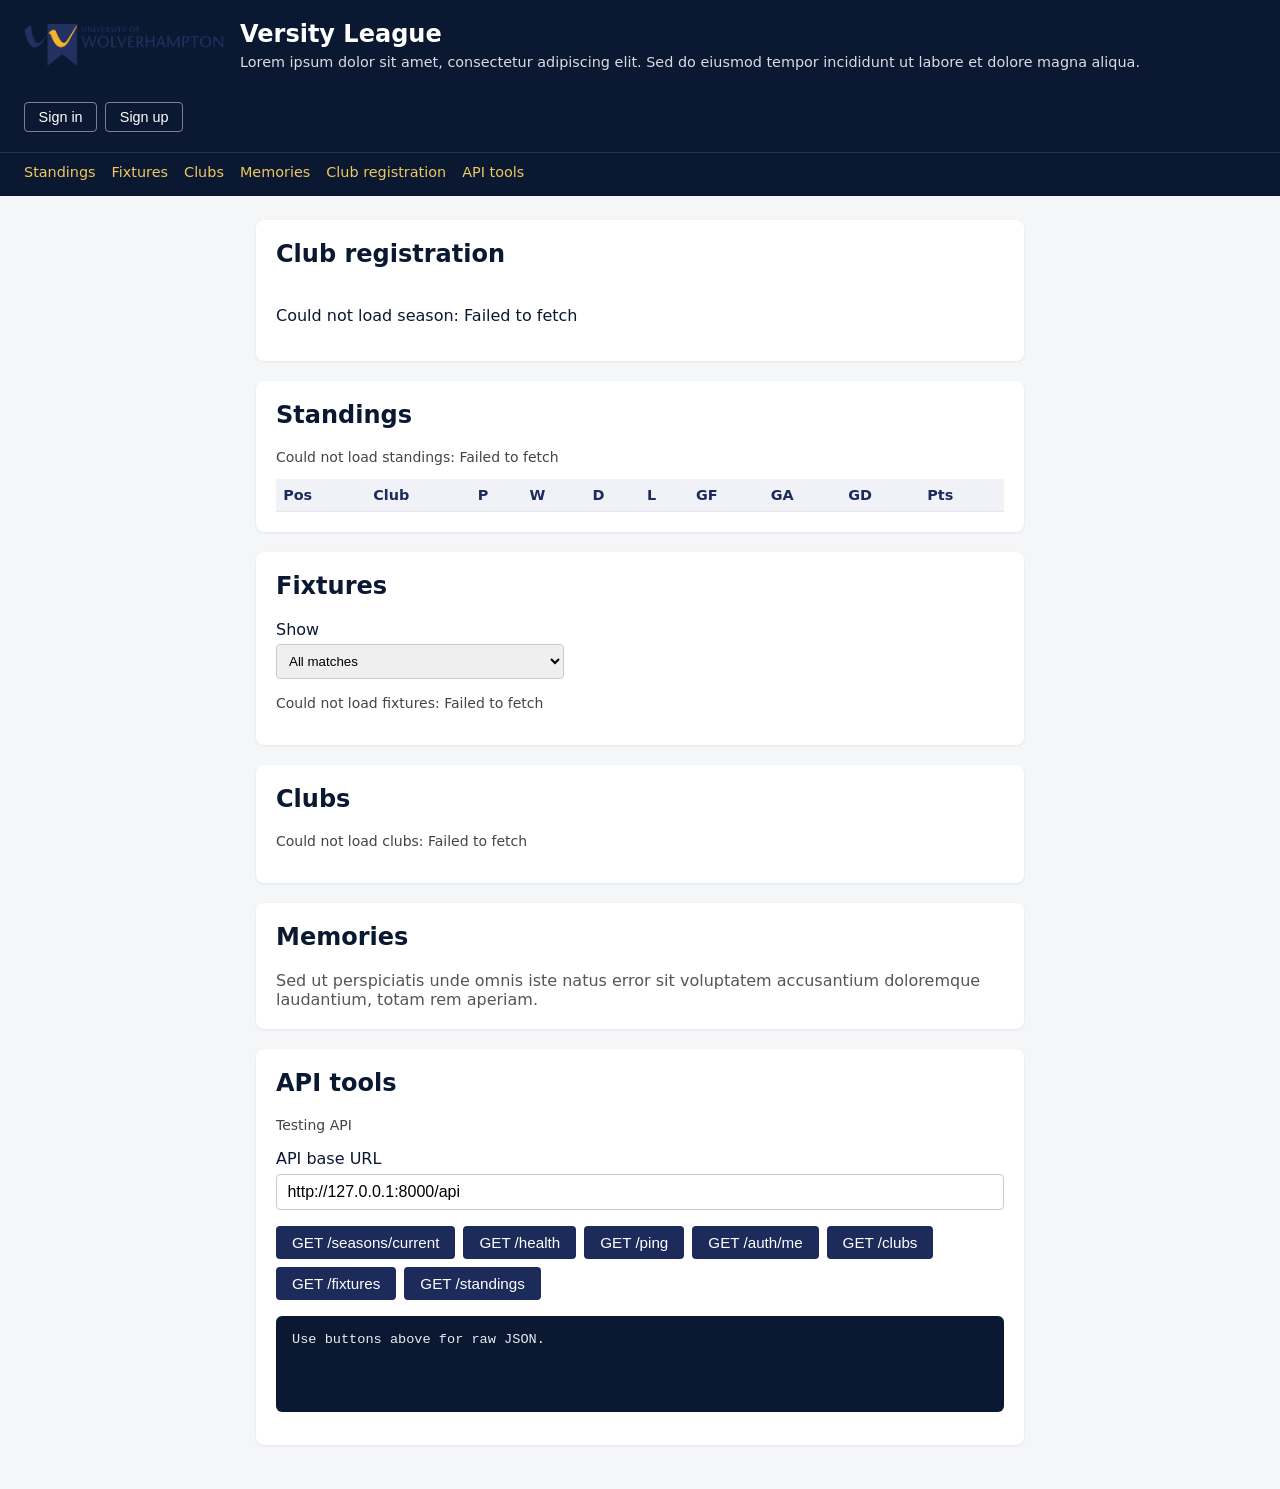
==== commit 54dc434c: "refactor: redesign API structure, models, and frontend architecture" ====
--- a/frontend/index.html
+++ b/frontend/index.html
@@ -3,508 +3,410 @@
   <head>
     <meta charset="UTF-8" />
     <meta name="viewport" content="width=device-width, initial-scale=1.0" />
-    <title>Versity League — Collegiate Football</title>
-    <link rel="preconnect" href="https://fonts.googleapis.com" />
-    <link rel="preconnect" href="https://fonts.gstatic.com" crossorigin />
-    <link
-      href="https://fonts.googleapis.com/css2?family=Barlow+Condensed:wght@600;700&family=Manrope:wght@400;500;600;700&display=swap"
-      rel="stylesheet"
-    />
-    <link rel="stylesheet" href="css/main.css" />
+    <meta name="recaptcha-site-key" content="" />
+    <title>Versity League</title>
+    <link rel="stylesheet" href="css/app.css" />
   </head>
   <body>
     <a class="skip-link" href="#main">Skip to content</a>
-
     <header class="site-header">
-      <div class="site-header__inner">
-        <a class="brand" href="index.html">
-          <img
-            class="brand__logo"
-            src="../img/UniLogo.png?v=20260413"
-            alt=""
-            width="80"
-            height="80"
-          />
-          <span class="brand__text">Versity League</span>
-        </a>
-
-        <button
-          type="button"
-          class="nav-toggle"
-          aria-expanded="false"
-          aria-controls="nav-panel"
-          aria-label="Open menu"
-        >
-          <span class="nav-toggle__bar" aria-hidden="true"></span>
-          <span class="nav-toggle__bar" aria-hidden="true"></span>
-          <span class="nav-toggle__bar" aria-hidden="true"></span>
-        </button>
-
-        <nav class="site-nav" id="nav-panel" aria-label="Primary">
-          <a href="#standings">Standings</a>
-          <a href="#fixtures">Fixtures</a>
-          <a href="#gallery">Gallery</a>
-          <button type="button" class="link-btn" data-open-modal="modal-certificate">My certificate</button>
-          <div class="nav-panel__actions">
-            <button type="button" class="btn btn--ghost btn--block" data-open-modal="modal-sign-in">Sign in</button>
-            <button type="button" class="btn btn--gold btn--block" data-open-modal="modal-sign-up">Sign up</button>
-          </div>
-        </nav>
-
-        <div class="site-header__actions">
-          <button type="button" class="btn btn--ghost" data-open-modal="modal-sign-in">Sign in</button>
-          <button type="button" class="btn btn--gold" data-open-modal="modal-sign-up">Sign up</button>
+      <div class="header-top">
+        <div class="brand">
+          <img src="../img/UniLogo.png" alt="University logo" class="logo" width="200" height="48" />
+          <div>
+            <h1>Versity League</h1>
+            <p class="tagline">Lorem ipsum dolor sit amet, consectetur adipiscing elit. Sed do eiusmod tempor incididunt ut labore et dolore magna aliqua.</p>
+          </div>
+        </div>
+        <div class="header-actions">
+          <button type="button" class="btn-ghost" id="btn-open-signin" data-open-modal="signin">Sign in</button>
+          <button type="button" class="btn-ghost" id="btn-open-signup" data-open-modal="signup">Sign up</button>
+          <button type="button" class="btn-ghost hidden" id="btn-logout">Sign out</button>
+          <span class="session-user hidden" id="session-label" aria-live="polite"></span>
         </div>
       </div>
-      <div class="site-header__rule" aria-hidden="true"></div>
+      <nav class="site-nav" aria-label="Main">
+        <a href="#standings">Standings</a>
+        <a href="#fixtures">Fixtures</a>
+        <a href="#clubs">Clubs</a>
+        <a href="#memories">Memories</a>
+        <a href="#registration">Club registration</a>
+        <a href="#dev-api">API tools</a>
+      </nav>
     </header>
 
     <main id="main">
-      <section class="hero" aria-labelledby="hero-title">
-        <div class="hero__accent" aria-hidden="true"></div>
-        <div class="hero__grid">
-          <div class="hero__copy">
-            <p class="hero__eyebrow">2026 Championship Season</p>
-            <h1 id="hero-title" class="hero__title">
-              Versity <span class="hero__title-gold">League</span>
-            </h1>
-            <p class="hero__lead">
-              The arena where university clubs compete. Follow standings, fixtures, and gallery moments — all in one
-              place.
-            </p>
-            <div class="hero__actions">
-              <button type="button" class="btn btn--gold btn--lg" data-open-modal="modal-club-register">
-                Register club &amp; players
-              </button>
-              <a class="btn btn--secondary btn--lg" href="#standings">View standings</a>
-            </div>
-          </div>
-          
-        </div>
-      </section>
-
-      <section class="overview" aria-label="League overview">
-        <div class="overview__grid">
-          <article class="stat-card">
-            <h2 class="stat-card__label">Current phase</h2>
-            <p class="stat-card__value">Season 06</p>
-          </article>
-          <article class="stat-card">
-            <h2 class="stat-card__label">Total clubs</h2>
-            <p class="stat-card__value">—</p>
-          </article>
-          <article class="stat-card">
-            <h2 class="stat-card__label">Athletes</h2>
-            <p class="stat-card__value">—</p>
-          </article>
-          <article class="stat-card stat-card--highlight">
-            <h2 class="stat-card__label">Next kickoff</h2>
-            <p class="stat-card__value stat-card__value--sm">TBC</p>
-            <p class="stat-card__meta">Fixtures announced soon</p>
-          </article>
-        </div>
-      </section>
-
-      <div class="content-bento">
-        <section id="standings" class="section section--standings" aria-labelledby="standings-title">
-          <div class="section__head">
-            <h2 id="standings-title" class="section__title">League standings</h2>
-            <span class="section__accent" aria-hidden="true"></span>
-          </div>
-          <div class="table-wrap">
-            <table class="standings-table">
-              <thead>
-                <tr>
-                  <th scope="col">Rank</th>
-                  <th scope="col">Club</th>
-                  <th scope="col">P</th>
-                  <th scope="col">W</th>
-                  <th scope="col">D</th>
-                  <th scope="col">L</th>
-                  <th scope="col">Pts</th>
-                </tr>
-              </thead>
-              <tbody>
-                <tr>
-                  <td>01</td>
-                  <td>
-                    <span class="club-cell"><span class="club-badge" aria-hidden="true">TT</span> Thone Thone</span>
-                  </td>
-                  <td>12</td>
-                  <td>10</td>
-                  <td>2</td>
-                  <td>0</td>
-                  <td class="standings-table__pts">32</td>
-                </tr>
-                <tr>
-                  <td>02</td>
-                  <td>
-                    <span class="club-cell"><span class="club-badge club-badge--alt" aria-hidden="true">DN</span> Dinosaours</span>
-                  </td>
-                  <td>12</td>
-                  <td>9</td>
-                  <td>1</td>
-                  <td>2</td>
-                  <td class="standings-table__pts">28</td>
-                </tr>
-                <tr>
-                  <td>03</td>
-                  <td>
-                    <span class="club-cell"><span class="club-badge club-badge--green" aria-hidden="true">NS</span> Ngwe Saung</span>
-                  </td>
-                  <td>12</td>
-                  <td>8</td>
-                  <td>2</td>
-                  <td>2</td>
-                  <td class="standings-table__pts">26</td>
-                </tr>
-                <tr>
-                  <td>04</td>
-                  <td>
-                    <span class="club-cell"><span class="club-badge club-badge--orange" aria-hidden="true">B2</span> Batch2</span>
-                  </td>
-                  <td>12</td>
-                  <td>7</td>
-                  <td>3</td>
-                  <td>2</td>
-                  <td class="standings-table__pts">24</td>
-                </tr>
-              </tbody>
-            </table>
-          </div>
-        </section>
-
-        <section id="fixtures" class="section section--fixtures" aria-labelledby="fixtures-title">
-          <h2 id="fixtures-title" class="section__title">Fixtures &amp; results</h2>
-          <div class="fixture-stack">
-            <article class="fixture-card fixture-card--result">
-              <div class="fixture-card__meta">
-                <span class="pill">Matchday 12</span>
-                <time datetime="2026-10-24">Oct 24</time>
-              </div>
-              <div class="fixture-card__scoreboard">
-                <div class="fixture-team">
-                  <span class="club-badge" aria-hidden="true">TT</span>
-                  <span class="fixture-team__name">Thone Thone</span>
-                </div>
-                <div class="fixture-score">
-                  <span class="fixture-score__nums">3 – 1</span>
-                  <span class="fixture-score__ft">FT</span>
-                </div>
-                <div class="fixture-team">
-                  <span class="club-badge club-badge--green" aria-hidden="true">DN</span>
-                  <span class="fixture-team__name">Dinosaours</span>
-                </div>
-              </div>
-              <button type="button" class="btn btn--block btn--muted" data-open-modal="modal-match-details">
-                Match details
-              </button>
-            </article>
-
-            <article class="fixture-card fixture-card--upcoming">
-              <div class="fixture-card__meta">
-                <span class="pill pill--on-dark">Upcoming</span>
-                <time datetime="2026-10-28">Apr 24</time>
-              </div>
-              <div class="fixture-card__scoreboard">
-                <div class="fixture-team">
-                  <span class="club-badge club-badge--ghost" aria-hidden="true">NS</span>
-                  <span class="fixture-team__name">Ngwe Saung</span>
-                </div>
-                <div class="fixture-score">
-                  <span class="fixture-score__vs">vs</span>
-                  <span class="fixture-score__ft">19:00</span>
-                </div>
-                <div class="fixture-team">
-                  <span class="club-badge club-badge--ghost" aria-hidden="true">B2</span>
-                  <span class="fixture-team__name">Batch2</span>
-                </div>
-              </div>
-              <p class="fixture-card__venue">
-                <span aria-hidden="true">📍</span> YUSC Stadium
-              </p>
-              <button type="button" class="btn btn--block btn--gold" data-open-modal="modal-match-details">
-                Match preview
-              </button>
-            </article>
-          </div>
-        </section>
-      </div>
-
-      <section id="gallery" class="gallery" aria-labelledby="gallery-title">
-        <div class="gallery__head">
-          <h2 id="gallery-title" class="section__title">The gallery</h2>
-          <div class="gallery__controls">
-            <button type="button" class="icon-btn" data-gallery-prev aria-label="Previous photos">
-              ‹
-            </button>
-            <button type="button" class="icon-btn" data-gallery-next aria-label="Next photos">
-              ›
-            </button>
-          </div>
-        </div>
-        <div class="gallery__track" role="list">
-          <div class="gallery__slide" role="listitem">
-            <img
-              src="https://images.unsplash.com/photo-1461896836934-ffe607ba8211?auto=format&fit=crop&w=800&q=80"
-              alt="Crowd in stadium seats"
-              width="800"
-              height="500"
-              loading="lazy"
-            />
-          </div>
-          <div class="gallery__slide" role="listitem">
-            <img
-              src="https://images.unsplash.com/photo-1574629810360-7efbbe195018?auto=format&fit=crop&w=800&q=80"
-              alt="Football on grass pitch"
-              width="800"
-              height="500"
-              loading="lazy"
-            />
-          </div>
-          <div class="gallery__slide" role="listitem">
-            <img
-              src="https://images.unsplash.com/photo-1517466787929-bc90951d0974?auto=format&fit=crop&w=800&q=80"
-              alt="Players training on field"
-              width="800"
-              height="500"
-              loading="lazy"
-            />
-          </div>
-          <div class="gallery__slide" role="listitem">
-            <img
-              src="https://www.bbc.com/sport/football/articles/cp82zj2zr58o"
-              alt="Arsenal"
-              width="800"
-              height="500"
-              loading="lazy"
-            />
-          </div>
-        </div>
-      </section>
-
-      <section id="cta" class="cta" aria-labelledby="cta-title">
-        <div class="cta__inner">
-          <h2 id="cta-title" class="cta__title">Ready to compete?</h2>
-          <p class="cta__text">
-            Club and player registration opens here. Submit your squad for admin review — integration with the API
-            follows in the next build step.
-          </p>
-          <div class="cta__actions">
-            <button type="button" class="btn btn--gold btn--lg" data-open-modal="modal-club-register">
-              Register your club
-            </button>
-          </div>
-        </div>
-      </section>
-    </main>
-
-    <footer class="site-footer">
-      <p class="site-footer__copy">
-        © 2026 Versity League. All rights reserved.
-        <span class="site-footer__admin"><a href="admin/">Admin</a></span>
-      </p>
-    </footer>
-
-    <!-- Modals -->
-    <dialog id="modal-sign-in" class="modal" aria-labelledby="modal-sign-in-title">
-      <div class="modal__panel">
-        <button type="button" class="modal__close" data-close-modal aria-label="Close">&times;</button>
-        <h2 id="modal-sign-in-title" class="modal__title">Sign in</h2>
-        <p class="modal__intro">Use your university email. Choose the correct portal for your role.</p>
-        <form class="form" id="form-sign-in">
-          <div class="form-feedback" role="alert" hidden></div>
-          <label class="field">
-            <span class="field__label">Email</span>
-            <input type="email" name="email" autocomplete="email" required />
-          </label>
-          <label class="field">
-            <span class="field__label">Password</span>
-            <input type="password" name="password" autocomplete="current-password" required />
-          </label>
-          <label class="field">
-            <span class="field__label">Portal</span>
-            <select name="portal" required>
-              <option value="client">Student / staff (public site)</option>
-              <option value="admin">League admin</option>
+      <section class="panel section-block" id="registration" tabindex="-1">
+        <h2>Club registration</h2>
+        <p class="hint" id="season-label-line"></p>
+        <div id="registration-gating" class="gating-box">
+          <p class="gating-message" id="gating-message">Loading season…</p>
+          <p class="hint hidden" id="gating-signin-hint"></p>
+          <button type="button" class="btn-primary narrow hidden" id="btn-register-cta" disabled>
+            Register your club
+          </button>
+          <p class="hint" id="register-cta-note"></p>
+        </div>
+      </section>
+
+      <section class="panel section-block" id="standings" tabindex="-1">
+        <h2>Standings</h2>
+        <p class="hint hidden" id="standings-season-label"></p>
+        <p class="hint" id="standings-status">Loading table…</p>
+        <div class="standings-wrap" id="standings-wrap">
+          <table class="standings-table" id="standings-table" aria-label="League table">
+            <thead>
+              <tr>
+                <th scope="col">Pos</th>
+                <th scope="col">Club</th>
+                <th scope="col">P</th>
+                <th scope="col">W</th>
+                <th scope="col">D</th>
+                <th scope="col">L</th>
+                <th scope="col">GF</th>
+                <th scope="col">GA</th>
+                <th scope="col">GD</th>
+                <th scope="col">Pts</th>
+              </tr>
+            </thead>
+            <tbody id="standings-tbody"></tbody>
+          </table>
+        </div>
+        <p class="hint standings-tie-note hidden" id="standings-tie-note"></p>
+      </section>
+
+      <section class="panel section-block" id="fixtures" tabindex="-1">
+        <h2>Fixtures</h2>
+        <p class="hint hidden" id="fixtures-season-label"></p>
+        <label class="field inline-field fixture-filter">
+          <span>Show</span>
+          <select id="fixtures-filter" aria-label="Filter fixtures">
+            <option value="all">All matches</option>
+            <option value="upcoming">Upcoming only</option>
+            <option value="scheduled">Scheduled</option>
+            <option value="postponed">Postponed</option>
+            <option value="completed">Completed</option>
+          </select>
+        </label>
+        <p class="hint" id="fixtures-status">Loading fixtures…</p>
+        <div class="fixture-list" id="fixtures-list" aria-live="polite"></div>
+      </section>
+
+      <section class="panel section-block" id="clubs" tabindex="-1">
+        <h2>Clubs</h2>
+        <p class="hint" id="clubs-status">Loading clubs…</p>
+        <div class="club-grid" id="clubs-grid" aria-live="polite"></div>
+      </section>
+
+      <section class="panel section-block placeholder-section" id="memories" tabindex="-1">
+        <h2>Memories</h2>
+        <p class="placeholder-copy">Sed ut perspiciatis unde omnis iste natus error sit voluptatem accusantium doloremque laudantium, totam rem aperiam.</p>
+      </section>
+
+      <section class="panel section-block hidden" id="admin-clubs-panel" tabindex="-1">
+        <h2>Admin — clubs</h2>
+        <p class="hint">Lorem ipsum dolor sit amet. Upload logos and photos to <code>storage/app/public</code> via API; run <code>php artisan storage:link</code> once.</p>
+        <div class="admin-club-toolbar">
+          <label class="field inline-field">
+            <span>Select club</span>
+            <select id="admin-club-select"></select>
+          </label>
+          <button type="button" class="btn-secondary" id="admin-club-new">New club</button>
+          <button type="button" class="btn-secondary danger-text" id="admin-club-delete">Delete club</button>
+        </div>
+        <form id="form-admin-club" class="admin-season-form">
+          <input type="hidden" id="admin-club-id" value="" />
+          <label class="field">
+            <span>Name</span>
+            <input type="text" id="admin-club-name" required />
+          </label>
+          <label class="field">
+            <span>Founded year</span>
+            <input type="number" id="admin-club-founded" min="1800" max="2100" />
+          </label>
+          <label class="field">
+            <span>Motto</span>
+            <textarea id="admin-club-motto" rows="2"></textarea>
+          </label>
+          <label class="field">
+            <span>Status</span>
+            <select id="admin-club-status">
+              <option value="active">active</option>
+              <option value="archived">archived</option>
             </select>
           </label>
-          <button type="submit" class="btn btn--primary btn--block">Sign in</button>
-          <p class="form__hint">Uses <code>POST /api/v1/auth/login</code>. Token is stored in this browser for registration.</p>
-        </form>
-      </div>
-    </dialog>
-
-    <dialog id="modal-sign-up" class="modal" aria-labelledby="modal-sign-up-title">
-      <div class="modal__panel">
-        <button type="button" class="modal__close" data-close-modal aria-label="Close">&times;</button>
-        <h2 id="modal-sign-up-title" class="modal__title">Create account</h2>
-        <p class="modal__intro">Public registration creates a <strong>client</strong> account only.</p>
-        <form class="form" id="form-sign-up">
-          <div class="form-feedback" role="alert" hidden></div>
-          <label class="field">
-            <span class="field__label">Full name</span>
-            <input type="text" name="name" autocomplete="name" required />
-          </label>
-          <label class="field">
-            <span class="field__label">Email</span>
-            <input type="email" name="email" autocomplete="email" required />
-          </label>
-          <label class="field">
-            <span class="field__label">Student / staff ID</span>
-            <input type="text" name="student_staff_id" required />
-          </label>
-          <label class="field">
-            <span class="field__label">Password</span>
-            <input type="password" name="password" autocomplete="new-password" required />
-          </label>
-          <label class="field">
-            <span class="field__label">Confirm password</span>
-            <input type="password" name="password_confirmation" autocomplete="new-password" required />
-          </label>
-          <button type="submit" class="btn btn--primary btn--block">Create account</button>
-          <p class="form__hint">Uses <code>POST /api/v1/auth/register</code> (client accounts only).</p>
-        </form>
-      </div>
-    </dialog>
-
-    <dialog id="modal-match-details" class="modal modal--wide" aria-labelledby="modal-match-title">
-      <div class="modal__panel">
-        <button type="button" class="modal__close" data-close-modal aria-label="Close">&times;</button>
-        <h2 id="modal-match-title" class="modal__title">Match details</h2>
-        <dl class="detail-list">
-          <div><dt>League</dt><dd>Versity League — Season 06</dd></div>
-          <div><dt>Teams</dt><dd>Ngwe Saung vs Dinosaours</dd></div>
-          <div><dt>Date</dt><dd>Friday, 24 April 2026</dd></div>
-          <div><dt>Time</dt><dd>19:30</dd></div>
-          <div><dt>Venue</dt><dd>YUSC Stadium</dd></div>
-          <div><dt>Status</dt><dd>Upcoming</dd></div>
-          <div><dt>Score</dt><dd>3 – 1</dd></div>
-        </dl>
-        <p class="form__hint">Live data will load from the fixtures API (Day 6).</p>
-      </div>
-    </dialog>
-
-    <dialog id="modal-certificate" class="modal modal--certificate" aria-labelledby="modal-cert-title">
-      <div class="modal__panel modal__panel--certificate">
-        <button
-          type="button"
-          class="modal__close modal__close--certificate"
-          data-close-modal
-          aria-label="Close"
-        >
-          &times;
-        </button>
-        <header class="certificate-modal__header">
-          <div class="certificate-modal__header-glow" aria-hidden="true"></div>
-          <div class="certificate-modal__header-inner">
-            <div class="certificate-modal__brand">
-              <img
-                class="certificate-modal__logo"
-                src="../img/UniLogo.png?v=20260413"
-                alt="Versity League logo"
-                width="96"
-                height="96"
-              />
-              <div class="certificate-modal__brand-text">
-                <span class="certificate-modal__org">Versity League</span>
-                <span class="certificate-modal__tagline">Official certificate</span>
-              </div>
-            </div>
-          </div>
-          <div class="certificate-modal__header-rule" aria-hidden="true"></div>
-        </header>
-        <div class="certificate-modal__body">
-          <div class="certificate-frame">
-            <span class="certificate-frame__watermark" aria-hidden="true">VL</span>
-            <div class="certificate-frame__inner">
-              <p class="certificate-frame__ribbon">Certificate of achievement</p>
-              <h2 id="modal-cert-title" class="certificate-frame__title">Certificate of participation</h2>
-              <div class="certificate-frame__divider" aria-hidden="true"></div>
-              <dl class="certificate-frame__dl">
-                <div><dt>Student / staff ID</dt><dd>—</dd></div>
-                <div><dt>Name</dt><dd>—</dd></div>
-                <div><dt>Participate years</dt><dd>—</dd></div>
-                <div><dt>Position</dt><dd>—</dd></div>
-                <div class="certificate-frame__row" hidden><dt>Goals</dt><dd>0</dd></div>
-                <div class="certificate-frame__row" hidden><dt>Assists</dt><dd>0</dd></div>
-              </dl>
-              <div class="certificate-frame__seal" aria-hidden="true">
-                <span class="certificate-frame__seal-ring"></span>
-                <span class="certificate-frame__seal-text">Official</span>
-              </div>
-              <div class="certificate-frame__actions">
-                <button type="button" class="btn btn--ghost" data-close-modal>Close</button>
-                <button type="button" class="btn btn--gold" disabled>Download PDF</button>
-              </div>
-              <p class="certificate-frame__foot-note">Sign in to load your certificate.</p>
-            </div>
-          </div>
-        </div>
-      </div>
-    </dialog>
-
-    <dialog id="modal-club-register" class="modal modal--wide" aria-labelledby="modal-reg-title">
-      <div class="modal__panel">
-        <button type="button" class="modal__close" data-close-modal aria-label="Close">&times;</button>
-        <h2 id="modal-reg-title" class="modal__title">Club &amp; player registration</h2>
-        <p class="modal__intro">Combined submission (pending admin approval). You must be signed in as a client.</p>
-        <form class="form form--split" id="form-club-register" enctype="multipart/form-data" method="post">
-          <div class="form-feedback form-feedback--full" role="alert" hidden></div>
-          <fieldset class="form__fieldset">
-            <legend>Club</legend>
+          <label class="field">
+            <span>Logo image</span>
+            <input type="file" id="admin-club-logo" accept="image/*" />
+          </label>
+          <p class="form-error hidden" id="admin-club-error" role="alert"></p>
+          <button type="submit" class="btn-primary narrow">Save club</button>
+        </form>
+        <h3 class="roster-heading">Roster</h3>
+        <ul class="member-admin-list" id="admin-club-members-list"></ul>
+        <h3 class="roster-heading" id="admin-member-form-title">Add member</h3>
+        <form id="form-admin-member" class="admin-season-form">
+          <input type="hidden" id="admin-member-id" value="" />
+          <label class="field">
+            <span>Type</span>
+            <select id="admin-member-type" name="member_type">
+              <option value="coach">coach</option>
+              <option value="player">player</option>
+            </select>
+          </label>
+          <label class="field">
+            <span>Name</span>
+            <input type="text" id="admin-member-name" required />
+          </label>
+          <label class="field">
+            <span>Jersey # (players)</span>
+            <input type="number" id="admin-member-jersey" min="1" max="999" />
+          </label>
+          <label class="field">
+            <span>Position (players)</span>
+            <input type="text" id="admin-member-position" maxlength="64" />
+          </label>
+          <label class="field">
+            <span>Previous achievements</span>
+            <textarea id="admin-member-achievements" rows="2"></textarea>
+          </label>
+          <label class="field">
+            <span>Sort order</span>
+            <input type="number" id="admin-member-sort" min="0" value="0" />
+          </label>
+          <label class="field">
+            <span>Photo</span>
+            <input type="file" id="admin-member-photo" accept="image/*" />
+          </label>
+          <p class="form-error hidden" id="admin-member-error" role="alert"></p>
+          <div class="actions member-form-actions">
+            <button type="submit" class="btn-primary narrow" id="admin-member-submit">Add member</button>
+            <button type="button" class="btn-secondary hidden" id="admin-member-cancel-edit">Cancel edit</button>
+          </div>
+        </form>
+      </section>
+
+      <section class="panel section-block hidden" id="admin-fixtures-panel" tabindex="-1">
+        <h2>Admin — fixtures</h2>
+        <p class="hint">Create and edit scheduled matches for the league (spec §5.2).</p>
+        <div class="admin-club-toolbar">
+          <label class="field inline-field">
+            <span>Select fixture</span>
+            <select id="admin-fixture-select"></select>
+          </label>
+          <button type="button" class="btn-secondary" id="admin-fixture-new">New fixture</button>
+          <button type="button" class="btn-secondary danger-text" id="admin-fixture-delete">Delete</button>
+        </div>
+        <form id="form-admin-fixture" class="admin-season-form">
+          <input type="hidden" id="admin-fixture-id" value="" />
+          <label class="field">
+            <span>Season</span>
+            <select id="admin-fixture-season" required></select>
+          </label>
+          <label class="field">
+            <span>Match number (optional)</span>
+            <input type="text" id="admin-fixture-matchno" maxlength="64" />
+          </label>
+          <label class="field">
+            <span>Home club</span>
+            <select id="admin-fixture-home" required></select>
+          </label>
+          <label class="field">
+            <span>Away club</span>
+            <select id="admin-fixture-away" required></select>
+          </label>
+          <label class="field">
+            <span>Kick-off</span>
+            <input type="datetime-local" id="admin-fixture-kickoff" required />
+          </label>
+          <label class="field">
+            <span>Venue name</span>
+            <input type="text" id="admin-fixture-venue" required maxlength="255" />
+          </label>
+          <label class="field">
+            <span>Venue location (optional)</span>
+            <input type="text" id="admin-fixture-venueloc" maxlength="255" />
+          </label>
+          <label class="field">
+            <span>Competition</span>
+            <input type="text" id="admin-fixture-comp" required maxlength="255" />
+          </label>
+          <label class="field">
+            <span>Round / matchweek (optional)</span>
+            <input type="text" id="admin-fixture-round" maxlength="255" />
+          </label>
+          <label class="field">
+            <span>Status</span>
+            <select id="admin-fixture-status">
+              <option value="scheduled">scheduled</option>
+              <option value="postponed">postponed</option>
+              <option value="completed">completed</option>
+            </select>
+          </label>
+          <p class="form-error hidden" id="admin-fixture-error" role="alert"></p>
+          <button type="submit" class="btn-primary narrow">Save fixture</button>
+        </form>
+      </section>
+
+      <section class="panel section-block hidden" id="admin-results-panel" tabindex="-1">
+        <h2>Admin — match results</h2>
+        <p class="hint">Enter full-time scores; the table updates from saved results only.</p>
+        <label class="field inline-field">
+          <span>Fixture</span>
+          <select id="admin-result-fixture-select"></select>
+        </label>
+        <p class="hint" id="admin-result-fixture-label"></p>
+        <form id="form-admin-result" class="admin-season-form">
+          <div class="result-score-row">
             <label class="field">
-              <span class="field__label">Club name</span>
-              <input type="text" name="club_name" required maxlength="255" />
+              <span id="admin-result-home-label">Home goals</span>
+              <input type="number" id="admin-result-home-goals" min="0" max="99" required />
             </label>
             <label class="field">
-              <span class="field__label">Club photo</span>
-              <input type="file" name="club_photo" accept="image/*" required />
+              <span id="admin-result-away-label">Away goals</span>
+              <input type="number" id="admin-result-away-goals" min="0" max="99" required />
             </label>
+          </div>
+          <p class="form-error hidden" id="admin-result-error" role="alert"></p>
+          <div class="actions member-form-actions">
+            <button type="submit" class="btn-primary narrow" id="admin-result-save">Save result</button>
+            <button type="button" class="btn-secondary danger-text" id="admin-result-clear">Clear result</button>
+          </div>
+        </form>
+      </section>
+
+      <section class="panel section-block hidden" id="admin-season-panel" tabindex="-1">
+        <h2>Admin — active season</h2>
+        <p class="hint">Lorem ipsum dolor sit amet, consectetur adipiscing elit. Curabitur sodales ligula in libero (<code>is_active</code>).</p>
+        <form id="form-admin-season" class="admin-season-form">
+          <input type="hidden" id="admin-season-id" name="id" value="" />
+          <label class="field">
+            <span>Label</span>
+            <input type="text" id="admin-season-label" name="label" required />
+          </label>
+          <label class="field">
+            <span>Registration opens</span>
+            <input type="datetime-local" id="admin-season-opens" name="registration_opens_at" required />
+          </label>
+          <label class="field">
+            <span>Registration closes</span>
+            <input type="datetime-local" id="admin-season-closes" name="registration_closes_at" required />
+          </label>
+          <label class="field">
+            <span>League started at (optional)</span>
+            <input type="datetime-local" id="admin-season-started" name="started_at" />
+          </label>
+          <label class="field checkbox-row">
+            <input type="checkbox" id="admin-season-active" name="is_active" />
+            <span>Set as active season</span>
+          </label>
+          <p class="form-error hidden" id="admin-season-error" role="alert"></p>
+          <div class="actions">
+            <button type="submit" class="btn-primary narrow" id="admin-season-save">Save season</button>
+            <button type="button" class="btn-secondary" id="admin-season-new">New season (create)</button>
+          </div>
+        </form>
+      </section>
+
+      <section class="panel section-block" id="dev-api" tabindex="-1">
+        <h2>API tools</h2>
+        <p class="hint">Testing API</p>
+        <label class="field">
+          <span>API base URL</span>
+          <input type="url" id="api-base-input" value="http://127.0.0.1:8000/api" />
+        </label>
+        <div class="actions">
+          <button type="button" id="btn-season-current">GET /seasons/current</button>
+          <button type="button" id="btn-health">GET /health</button>
+          <button type="button" id="btn-ping">GET /ping</button>
+          <button type="button" id="btn-me">GET /auth/me</button>
+          <button type="button" id="btn-clubs">GET /clubs</button>
+          <button type="button" id="btn-fixtures">GET /fixtures</button>
+          <button type="button" id="btn-standings">GET /standings</button>
+        </div>
+        <pre id="api-output" class="output" aria-live="polite">Use buttons above for raw JSON.</pre>
+      </section>
+    </main>
+
+    <!-- Sign in modal -->
+    <div class="modal-backdrop" id="modal-signin" role="dialog" aria-modal="true" aria-labelledby="signin-title" hidden>
+      <div class="modal-dialog">
+        <div class="modal-head">
+          <h2 id="signin-title">Sign in</h2>
+          <button type="button" class="btn-close" data-close-modal aria-label="Close">&times;</button>
+        </div>
+        <form id="form-signin" class="modal-body">
+          <fieldset class="intent-fieldset">
+            <legend>I am signing in as</legend>
+            <label><input type="radio" name="intent" value="client" checked /> Student / staff (client)</label>
+            <label><input type="radio" name="intent" value="admin" /> Admin</label>
           </fieldset>
-          <fieldset class="form__fieldset">
-            <legend>Primary player</legend>
-            <label class="field">
-              <span class="field__label">Full name</span>
-              <input type="text" name="player_full_name" required maxlength="255" />
-            </label>
-            <label class="field">
-              <span class="field__label">Student / staff ID</span>
-              <input type="text" name="player_student_staff_id" required maxlength="100" />
-            </label>
-            <label class="field">
-              <span class="field__label">Jersey number</span>
-              <input type="number" name="jersey_number" min="0" max="99999" />
-            </label>
-            <label class="field">
-              <span class="field__label">Position / role</span>
-              <select name="position" required>
-                <option value="" disabled selected>Select…</option>
-                <option value="Coach">Coach</option>
-                <option value="Manager">Manager</option>
-                <option value="Captain">Captain</option>
-                <option value="Vice Captain">Vice Captain</option>
-                <option value="Forward">Forward</option>
-                <option value="Midfielder">Midfielder</option>
-                <option value="Defender">Defender</option>
-                <option value="Goalkeeper">Goalkeeper</option>
-                <option value="Left Wing">Left Wing</option>
-                <option value="Right Wing">Right Wing</option>
-              </select>
-            </label>
-            <label class="field">
-              <span class="field__label">Player photo</span>
-              <input type="file" name="player_photo" accept="image/*" />
-            </label>
-          </fieldset>
-          <div class="form__full">
-            <button type="submit" class="btn btn--primary btn--block">Submit registration</button>
-            <p class="form__hint">Uses <code>POST /api/v1/club-registrations</code> (multipart). No edits after submit — admin manages records.</p>
+          <label class="field">
+            <span>Username (Student / Staff ID)</span>
+            <input name="username" autocomplete="username" required />
+          </label>
+          <label class="field">
+            <span>Password</span>
+            <input name="password" type="password" autocomplete="current-password" required />
+          </label>
+          <div id="recaptcha-signin" class="recaptcha-slot"></div>
+          <p class="form-error hidden" id="signin-error" role="alert"></p>
+          <div class="modal-actions">
+            <button type="submit" class="btn-primary">Sign in</button>
           </div>
         </form>
       </div>
-    </dialog>
-
-    <script src="js/main.js" type="module"></script>
+    </div>
+
+    <!-- Sign up modal -->
+    <div class="modal-backdrop" id="modal-signup" role="dialog" aria-modal="true" aria-labelledby="signup-title" hidden>
+      <div class="modal-dialog">
+        <div class="modal-head">
+          <h2 id="signup-title">Sign up (client)</h2>
+          <button type="button" class="btn-close" data-close-modal aria-label="Close">&times;</button>
+        </div>
+        <form id="form-signup" class="modal-body">
+          <p class="hint">Lorem ipsum dolor sit amet, consectetur adipiscing elit. Integer nec odio. Praesent libero.</p>
+          <label class="field">
+            <span>Username (Student / Staff ID)</span>
+            <input name="username" autocomplete="username" required />
+          </label>
+          <label class="field">
+            <span>Full name</span>
+            <input name="name" autocomplete="name" required />
+          </label>
+          <label class="field">
+            <span>Email</span>
+            <input name="email" type="email" autocomplete="email" required />
+          </label>
+          <label class="field">
+            <span>Password</span>
+            <input name="password" type="password" autocomplete="new-password" required minlength="8" />
+          </label>
+          <label class="field">
+            <span>Confirm password</span>
+            <input name="password_confirmation" type="password" autocomplete="new-password" required minlength="8" />
+          </label>
+          <div id="recaptcha-signup" class="recaptcha-slot"></div>
+          <p class="form-error hidden" id="signup-error" role="alert"></p>
+          <div class="modal-actions">
+            <button type="submit" class="btn-primary">Create account</button>
+          </div>
+        </form>
+      </div>
+    </div>
+
+    <!-- Club detail modal (~30% backdrop) -->
+    <div class="modal-backdrop" id="modal-club" role="dialog" aria-modal="true" aria-labelledby="club-modal-title" hidden>
+      <div class="modal-dialog modal-wide">
+        <div class="modal-head">
+          <h2 id="club-modal-title">Club</h2>
+          <button type="button" class="btn-close" data-close-club-modal aria-label="Close">&times;</button>
+        </div>
+        <div class="modal-body club-modal-body" id="club-modal-content"></div>
+      </div>
+    </div>
+
+    <script type="module" src="js/app.js"></script>
   </body>
 </html>
--- a/frontend/css/app.css
+++ b/frontend/css/app.css
@@ -0,0 +1,707 @@
+:root {
+  font-family: system-ui, sans-serif;
+  color: #0a1931;
+  background: #f5f6f8;
+}
+
+body {
+  margin: 0;
+  min-height: 100vh;
+}
+
+.skip-link {
+  position: absolute;
+  left: -9999px;
+  z-index: 9999;
+  padding: 0.5rem 1rem;
+  background: #fff;
+  color: #0a1931;
+}
+
+.skip-link:focus {
+  left: 0.5rem;
+  top: 0.5rem;
+}
+
+.site-header {
+  background: #0a1931;
+  color: #fff;
+  padding: 0;
+}
+
+.header-top {
+  display: flex;
+  flex-wrap: wrap;
+  align-items: flex-start;
+  justify-content: space-between;
+  gap: 1rem;
+  padding: 1.25rem 1.5rem;
+}
+
+.brand {
+  display: flex;
+  flex-wrap: wrap;
+  align-items: center;
+  gap: 1rem;
+}
+
+.site-header .logo {
+  display: block;
+  max-width: 100%;
+  height: auto;
+}
+
+.site-header h1 {
+  margin: 0;
+  font-size: 1.5rem;
+}
+
+.tagline {
+  margin: 0.35rem 0 0;
+  opacity: 0.85;
+  font-size: 0.9rem;
+}
+
+.site-nav {
+  display: flex;
+  flex-wrap: wrap;
+  gap: 0.25rem 1rem;
+  padding: 0.65rem 1.5rem 1rem;
+  border-top: 1px solid rgba(255, 255, 255, 0.12);
+}
+
+.site-nav a {
+  color: #f0c75e;
+  text-decoration: none;
+  font-size: 0.9rem;
+  font-weight: 500;
+}
+
+.site-nav a:hover {
+  text-decoration: underline;
+}
+
+main {
+  max-width: 48rem;
+  margin: 0 auto;
+  padding: 1.5rem;
+}
+
+.section-block {
+  margin-bottom: 1.25rem;
+}
+
+.section-block h2 {
+  margin-top: 0;
+}
+
+.placeholder-copy {
+  color: #555;
+  margin: 0;
+}
+
+.gating-box {
+  padding: 1rem 0 0;
+}
+
+.gating-message {
+  margin: 0 0 0.75rem;
+  font-size: 1rem;
+  line-height: 1.45;
+}
+
+.btn-primary.narrow {
+  width: auto;
+  min-width: 12rem;
+}
+
+.btn-secondary {
+  padding: 0.6rem 1rem;
+  border-radius: 4px;
+  border: 1px solid #1d2b5b;
+  background: #fff;
+  color: #1d2b5b;
+  font-size: 0.95rem;
+  cursor: pointer;
+}
+
+.btn-secondary:hover {
+  background: #f0f2f8;
+}
+
+.admin-season-form .checkbox-row {
+  flex-direction: row;
+  align-items: center;
+  gap: 0.5rem;
+}
+
+.admin-season-form .checkbox-row input {
+  width: auto;
+}
+
+.club-grid {
+  display: grid;
+  grid-template-columns: repeat(auto-fill, minmax(140px, 1fr));
+  gap: 1rem;
+  margin-top: 0.75rem;
+}
+
+.club-card {
+  display: flex;
+  flex-direction: column;
+  align-items: center;
+  gap: 0.5rem;
+  padding: 0.75rem;
+  border: 1px solid #e0e0e0;
+  border-radius: 8px;
+  background: #fafafa;
+  cursor: pointer;
+  font: inherit;
+  color: inherit;
+  text-align: center;
+}
+
+.club-card:hover {
+  border-color: #1d2b5b;
+  background: #fff;
+}
+
+.club-card img,
+.club-card-placeholder {
+  width: 72px;
+  height: 72px;
+  object-fit: contain;
+  border-radius: 6px;
+}
+
+.club-card-placeholder {
+  display: flex;
+  align-items: center;
+  justify-content: center;
+  background: #e8eaf0;
+  font-size: 1.75rem;
+}
+
+.club-card-name {
+  font-size: 0.9rem;
+  font-weight: 600;
+  line-height: 1.25;
+}
+
+.fixture-filter {
+  margin-top: 0.5rem;
+  margin-bottom: 0.75rem;
+  max-width: 18rem;
+}
+
+.fixture-list {
+  display: flex;
+  flex-direction: column;
+  gap: 1rem;
+  margin-top: 0.5rem;
+}
+
+.fixture-card {
+  border: 1px solid #e0e0e0;
+  border-radius: 8px;
+  padding: 1rem 1.1rem;
+  background: #fafafa;
+}
+
+.fixture-card-head {
+  display: flex;
+  flex-wrap: wrap;
+  align-items: center;
+  gap: 0.5rem 1rem;
+  margin-bottom: 0.65rem;
+}
+
+.fixture-status {
+  font-size: 0.75rem;
+  font-weight: 600;
+  text-transform: uppercase;
+  letter-spacing: 0.04em;
+  padding: 0.2rem 0.5rem;
+  border-radius: 4px;
+  background: #e8eaf0;
+  color: #1d2b5b;
+}
+
+.fixture-status-scheduled {
+  background: #e3f2fd;
+  color: #0d47a1;
+}
+
+.fixture-status-postponed {
+  background: #fff8e1;
+  color: #b45309;
+}
+
+.fixture-status-completed {
+  background: #e8f5e9;
+  color: #1b5e20;
+}
+
+.fixture-match-no {
+  font-size: 0.85rem;
+  color: #555;
+}
+
+.fixture-teams {
+  display: flex;
+  flex-wrap: wrap;
+  align-items: center;
+  gap: 0.5rem 0.75rem;
+  margin: 0.35rem 0 0.5rem;
+}
+
+.fixture-team {
+  display: flex;
+  align-items: center;
+  gap: 0.5rem;
+  min-width: 0;
+}
+
+.fixture-team-logo,
+.fixture-team-placeholder {
+  width: 40px;
+  height: 40px;
+  object-fit: contain;
+  border-radius: 6px;
+  flex-shrink: 0;
+}
+
+.fixture-team-placeholder {
+  display: flex;
+  align-items: center;
+  justify-content: center;
+  background: #e8eaf0;
+  font-size: 1.1rem;
+}
+
+.fixture-team-name {
+  font-weight: 600;
+  font-size: 0.95rem;
+}
+
+.fixture-vs {
+  font-size: 0.8rem;
+  color: #666;
+  font-weight: 500;
+}
+
+.fixture-when {
+  margin: 0.35rem 0 0.15rem;
+  font-size: 0.95rem;
+  font-weight: 600;
+  color: #0a1931;
+}
+
+.fixture-venue,
+.fixture-comp {
+  margin: 0.15rem 0 0;
+  font-size: 0.875rem;
+  color: #444;
+  line-height: 1.4;
+}
+
+.standings-wrap {
+  overflow-x: auto;
+  margin-top: 0.5rem;
+  -webkit-overflow-scrolling: touch;
+}
+
+.standings-table {
+  width: 100%;
+  border-collapse: collapse;
+  font-size: 0.9rem;
+  min-width: 36rem;
+}
+
+.standings-table th,
+.standings-table td {
+  padding: 0.5rem 0.45rem;
+  text-align: left;
+  border-bottom: 1px solid #e8e8e8;
+}
+
+.standings-table th {
+  background: #f0f2f8;
+  color: #1d2b5b;
+  font-weight: 600;
+  white-space: nowrap;
+}
+
+.standings-table td:nth-child(n + 3) {
+  text-align: right;
+}
+
+.standings-club-cell {
+  display: flex;
+  align-items: center;
+  gap: 0.5rem;
+  min-width: 10rem;
+}
+
+.standings-club-logo {
+  width: 28px;
+  height: 28px;
+  object-fit: contain;
+  border-radius: 4px;
+  flex-shrink: 0;
+}
+
+.standings-tie-note {
+  margin-top: 0.75rem;
+  font-size: 0.8rem;
+  color: #555;
+}
+
+.result-score-row {
+  display: flex;
+  flex-wrap: wrap;
+  gap: 1rem;
+}
+
+.result-score-row .field {
+  flex: 1;
+  min-width: 8rem;
+  margin-top: 0.5rem;
+}
+
+.modal-wide {
+  max-width: 36rem;
+}
+
+.club-modal-body h4 {
+  margin: 1rem 0 0.5rem;
+  font-size: 0.95rem;
+  color: #1d2b5b;
+}
+
+.club-modal-logo {
+  max-width: 160px;
+  max-height: 100px;
+  object-fit: contain;
+  margin: 0.5rem 0;
+}
+
+.club-member-card {
+  display: flex;
+  gap: 0.75rem;
+  padding: 0.65rem 0;
+  border-bottom: 1px solid #eee;
+}
+
+.club-member-photo {
+  width: 56px;
+  height: 56px;
+  object-fit: cover;
+  border-radius: 6px;
+  flex-shrink: 0;
+}
+
+.club-member-meta {
+  font-size: 0.85rem;
+  color: #555;
+}
+
+.club-member-ach {
+  font-size: 0.85rem;
+  margin: 0.35rem 0 0;
+  color: #444;
+}
+
+.admin-club-toolbar {
+  display: flex;
+  flex-wrap: wrap;
+  align-items: flex-end;
+  gap: 0.75rem;
+  margin-bottom: 1rem;
+}
+
+.inline-field {
+  flex: 1;
+  min-width: 12rem;
+  margin: 0;
+}
+
+.inline-field select {
+  width: 100%;
+  padding: 0.5rem;
+  border-radius: 4px;
+  border: 1px solid #ccc;
+}
+
+.danger-text {
+  color: #b00020;
+  border-color: #b00020;
+}
+
+.roster-heading {
+  margin: 1.25rem 0 0.5rem;
+  font-size: 1rem;
+}
+
+.member-admin-list {
+  list-style: none;
+  padding: 0;
+  margin: 0 0 1rem;
+}
+
+.member-admin-row {
+  display: flex;
+  align-items: center;
+  justify-content: space-between;
+  gap: 0.5rem;
+  padding: 0.4rem 0;
+  border-bottom: 1px solid #eee;
+  font-size: 0.9rem;
+}
+
+.member-admin-actions {
+  display: flex;
+  flex-wrap: wrap;
+  align-items: center;
+  gap: 0.35rem 0.75rem;
+}
+
+.btn-link-edit {
+  border: none;
+  background: none;
+  color: #1d2b5b;
+  cursor: pointer;
+  font-size: 0.85rem;
+  text-decoration: underline;
+}
+
+.btn-link-edit:hover {
+  color: #0a1931;
+}
+
+.club-roster-empty {
+  margin: 0.75rem 0 0;
+  color: #555;
+  font-size: 0.95rem;
+}
+
+.btn-link-delete {
+  border: none;
+  background: none;
+  color: #b00020;
+  cursor: pointer;
+  font-size: 0.85rem;
+  text-decoration: underline;
+}
+
+.btn-link-delete:hover {
+  color: #800018;
+}
+
+.panel {
+  background: #fff;
+  border-radius: 8px;
+  padding: 1.25rem;
+  box-shadow: 0 1px 3px rgba(10, 25, 49, 0.08);
+}
+
+.hint {
+  font-size: 0.875rem;
+  color: #444;
+}
+
+.field {
+  display: flex;
+  flex-direction: column;
+  gap: 0.35rem;
+  margin: 1rem 0;
+}
+
+.field input {
+  padding: 0.5rem 0.65rem;
+  border: 1px solid #ccc;
+  border-radius: 4px;
+  font-size: 1rem;
+}
+
+.actions {
+  display: flex;
+  flex-wrap: wrap;
+  gap: 0.5rem;
+}
+
+.actions button {
+  padding: 0.5rem 1rem;
+  border: none;
+  border-radius: 4px;
+  background: #1d2b5b;
+  color: #fff;
+  cursor: pointer;
+  font-size: 0.95rem;
+}
+
+.actions button:hover {
+  filter: brightness(1.08);
+}
+
+.output {
+  margin-top: 1rem;
+  padding: 1rem;
+  background: #0a1931;
+  color: #e8ecf4;
+  border-radius: 6px;
+  overflow: auto;
+  font-size: 0.85rem;
+  min-height: 4rem;
+}
+
+code {
+  font-size: 0.9em;
+}
+
+.hidden {
+  display: none !important;
+}
+
+.header-actions {
+  margin-top: 1rem;
+  display: flex;
+  flex-wrap: wrap;
+  align-items: center;
+  gap: 0.5rem;
+}
+
+.btn-ghost {
+  padding: 0.4rem 0.85rem;
+  border: 1px solid rgba(255, 255, 255, 0.45);
+  border-radius: 4px;
+  background: transparent;
+  color: #fff;
+  cursor: pointer;
+  font-size: 0.9rem;
+}
+
+.btn-ghost:hover {
+  background: rgba(255, 255, 255, 0.1);
+}
+
+.session-user {
+  font-size: 0.85rem;
+  opacity: 0.9;
+}
+
+/* Modals — ~30% dark backdrop (spec) */
+.modal-backdrop {
+  position: fixed;
+  inset: 0;
+  background: rgba(0, 0, 0, 0.3);
+  display: flex;
+  align-items: flex-start;
+  justify-content: center;
+  padding: 2rem 1rem;
+  z-index: 1000;
+  overflow-y: auto;
+}
+
+.modal-backdrop[hidden] {
+  display: none;
+}
+
+.modal-dialog {
+  background: #fff;
+  color: #0a1931;
+  border-radius: 10px;
+  width: 100%;
+  max-width: 26rem;
+  box-shadow: 0 8px 32px rgba(10, 25, 49, 0.2);
+}
+
+.modal-head {
+  display: flex;
+  align-items: center;
+  justify-content: space-between;
+  padding: 1rem 1.25rem;
+  border-bottom: 1px solid #e8e8e8;
+}
+
+.modal-head h2 {
+  margin: 0;
+  font-size: 1.15rem;
+}
+
+.btn-close {
+  border: none;
+  background: none;
+  font-size: 1.5rem;
+  line-height: 1;
+  cursor: pointer;
+  color: #555;
+  padding: 0 0.25rem;
+}
+
+.modal-body {
+  padding: 1rem 1.25rem 1.25rem;
+}
+
+.intent-fieldset {
+  border: 1px solid #ddd;
+  border-radius: 6px;
+  padding: 0.65rem 0.85rem;
+  margin: 0 0 0.75rem;
+  font-size: 0.9rem;
+}
+
+.intent-fieldset legend {
+  padding: 0 0.35rem;
+  font-size: 0.8rem;
+  color: #555;
+}
+
+.intent-fieldset label {
+  display: block;
+  margin: 0.35rem 0;
+  cursor: pointer;
+}
+
+.recaptcha-slot {
+  margin: 0.75rem 0;
+  min-height: 78px;
+}
+
+.form-error {
+  color: #b00020;
+  font-size: 0.875rem;
+  margin: 0.5rem 0 0;
+}
+
+.modal-actions {
+  margin-top: 1rem;
+}
+
+.btn-primary {
+  width: 100%;
+  padding: 0.6rem 1rem;
+  border: none;
+  border-radius: 4px;
+  background: #1d2b5b;
+  color: #fff;
+  font-size: 1rem;
+  cursor: pointer;
+}
+
+.btn-primary:hover {
+  filter: brightness(1.08);
+}
+
+.btn-primary:disabled {
+  opacity: 0.6;
+  cursor: not-allowed;
+}
+
+.member-form-actions {
+  margin-top: 0.75rem;
+}
+
+.member-form-actions .btn-primary.narrow {
+  flex: 0 1 auto;
+}
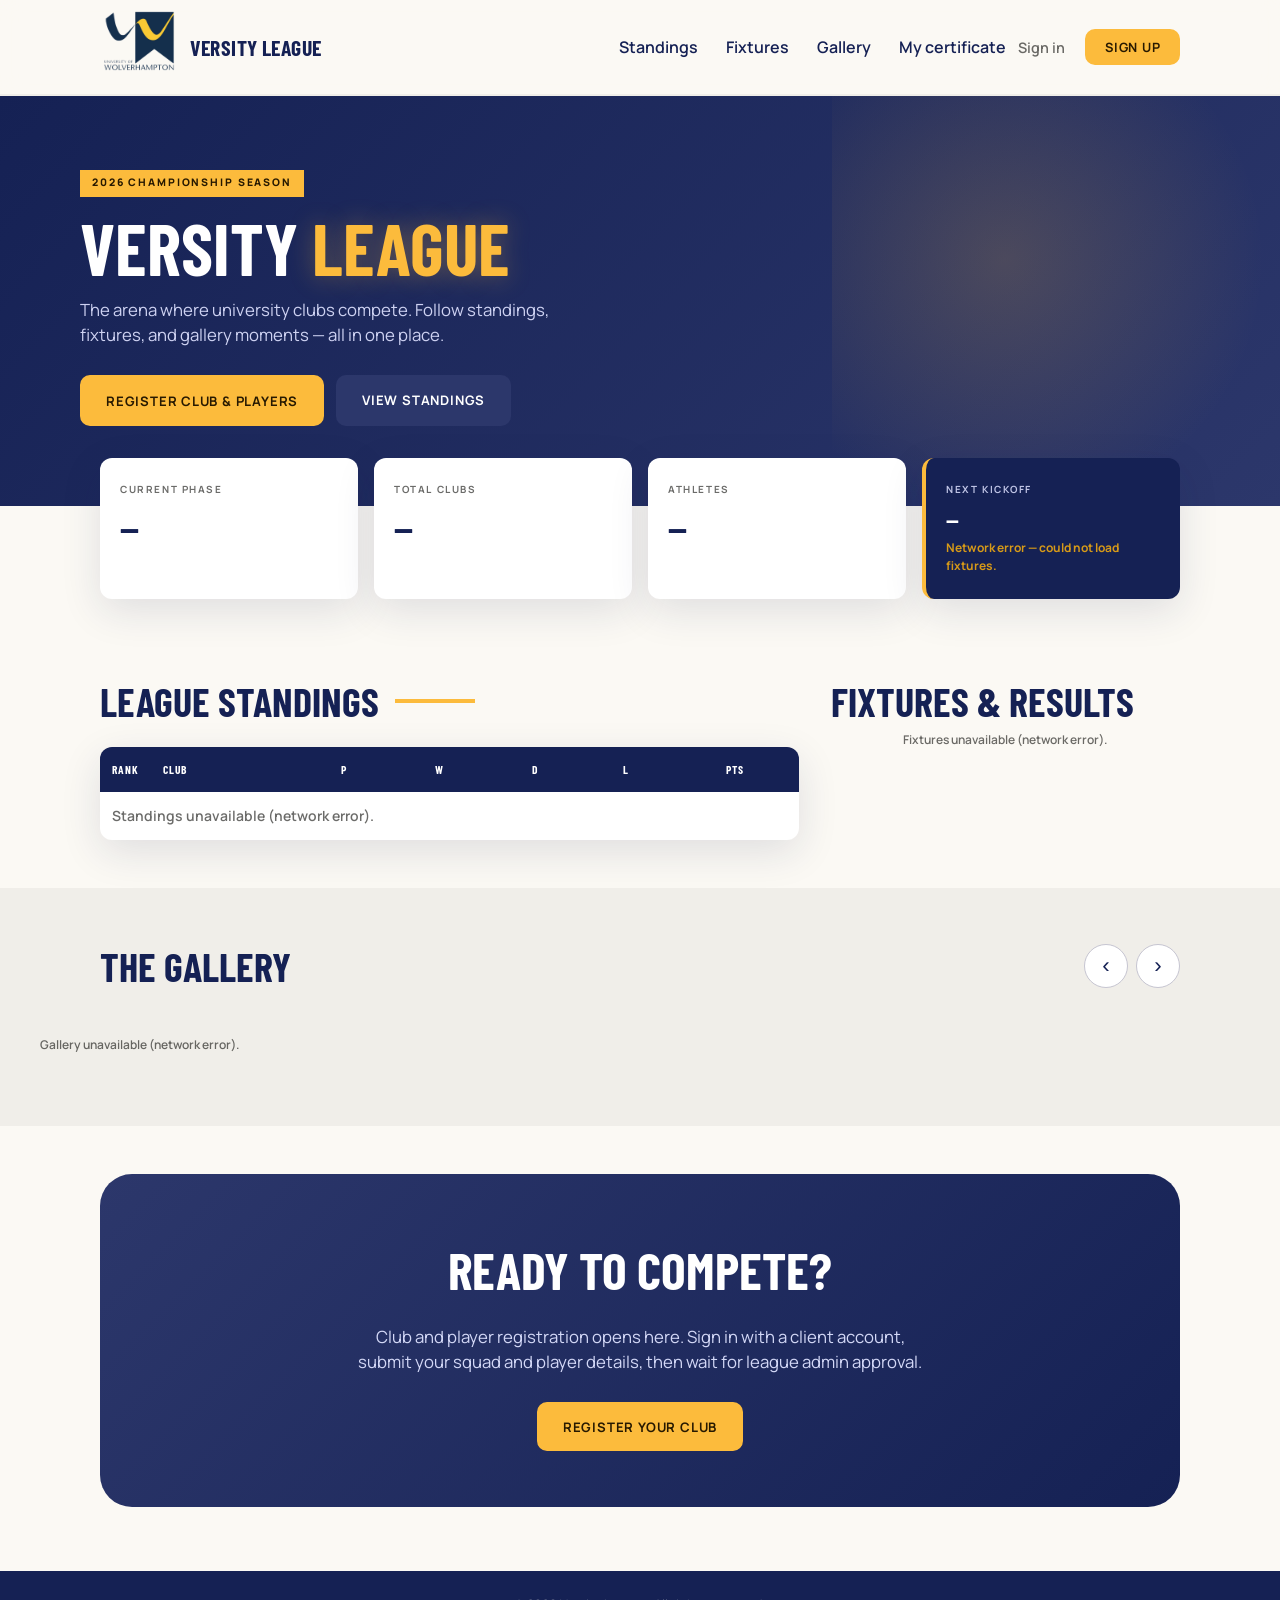
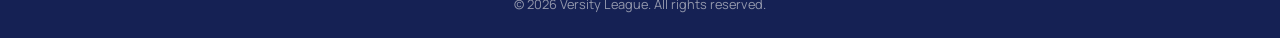
==== commit 8ee58976: "testing, improved auth UX, error handling, and UI refinements" ====
--- a/frontend/index.html
+++ b/frontend/index.html
@@ -3,410 +3,428 @@
   <head>
     <meta charset="UTF-8" />
     <meta name="viewport" content="width=device-width, initial-scale=1.0" />
-    <meta name="recaptcha-site-key" content="" />
-    <title>Versity League</title>
-    <link rel="stylesheet" href="css/app.css" />
+    <title>Versity League — Collegiate Football</title>
+    <link rel="preconnect" href="https://fonts.googleapis.com" />
+    <link rel="preconnect" href="https://fonts.gstatic.com" crossorigin />
+    <link
+      href="https://fonts.googleapis.com/css2?family=Barlow+Condensed:wght@600;700&family=Manrope:wght@400;500;600;700&display=swap"
+      rel="stylesheet"
+    />
+    <link rel="stylesheet" href="css/main.css" />
   </head>
   <body>
     <a class="skip-link" href="#main">Skip to content</a>
+
     <header class="site-header">
-      <div class="header-top">
-        <div class="brand">
-          <img src="../img/UniLogo.png" alt="University logo" class="logo" width="200" height="48" />
-          <div>
-            <h1>Versity League</h1>
-            <p class="tagline">Lorem ipsum dolor sit amet, consectetur adipiscing elit. Sed do eiusmod tempor incididunt ut labore et dolore magna aliqua.</p>
-          </div>
-        </div>
-        <div class="header-actions">
-          <button type="button" class="btn-ghost" id="btn-open-signin" data-open-modal="signin">Sign in</button>
-          <button type="button" class="btn-ghost" id="btn-open-signup" data-open-modal="signup">Sign up</button>
-          <button type="button" class="btn-ghost hidden" id="btn-logout">Sign out</button>
-          <span class="session-user hidden" id="session-label" aria-live="polite"></span>
-        </div>
-      </div>
-      <nav class="site-nav" aria-label="Main">
-        <a href="#standings">Standings</a>
-        <a href="#fixtures">Fixtures</a>
-        <a href="#clubs">Clubs</a>
-        <a href="#memories">Memories</a>
-        <a href="#registration">Club registration</a>
-        <a href="#dev-api">API tools</a>
-      </nav>
+      <div class="site-header__inner">
+        <a class="brand" href="index.html">
+          <img
+            class="brand__logo"
+            src="../img/UniLogo.png?v=20260413"
+            alt=""
+            width="80"
+            height="80"
+          />
+          <span class="brand__text">Versity League</span>
+        </a>
+
+        <button
+          type="button"
+          class="nav-toggle"
+          aria-expanded="false"
+          aria-controls="nav-panel"
+          aria-label="Open menu"
+        >
+          <span class="nav-toggle__bar" aria-hidden="true"></span>
+          <span class="nav-toggle__bar" aria-hidden="true"></span>
+          <span class="nav-toggle__bar" aria-hidden="true"></span>
+        </button>
+
+        <nav class="site-nav" id="nav-panel" aria-label="Primary">
+          <a href="#standings">Standings</a>
+          <a href="#fixtures">Fixtures</a>
+          <a href="#gallery">Gallery</a>
+          <button type="button" class="link-btn" data-open-modal="modal-certificate">My certificate</button>
+          <div class="nav-panel__actions">
+            <div class="header-auth-guest" data-auth-state="guest">
+              <button type="button" class="header-nav-link" data-open-modal="modal-sign-in">Sign in</button>
+              <button type="button" class="btn btn--gold btn--block" data-open-modal="modal-sign-up">Sign up</button>
+            </div>
+            <div class="header-auth-user header-auth-user--row" data-auth-state="signed-in" hidden>
+              <button type="button" class="btn btn--gold btn--block js-sign-out">Sign out</button>
+              <div class="header-auth-user__meta">
+                <span class="header-auth-user__signed-line">
+                  Signed in as : 
+                  <strong class="js-header-user-id" aria-live="polite"></strong>
+                </span>
+              </div>
+            </div>
+          </div>
+        </nav>
+
+        <div class="site-header__actions">
+          <div class="header-auth-guest" data-auth-state="guest">
+            <button type="button" class="header-nav-link" data-open-modal="modal-sign-in">Sign in</button>
+            <button type="button" class="btn btn--gold" data-open-modal="modal-sign-up">Sign up</button>
+          </div>
+          <div class="header-auth-user header-auth-user--row" data-auth-state="signed-in" hidden>
+            <button type="button" class="btn btn--gold js-sign-out">Sign out</button>
+            <div class="header-auth-user__meta">
+              <span class="header-auth-user__signed-line">
+                Signed in as : 
+                <strong class="js-header-user-id" aria-live="polite"></strong>
+              </span>
+            </div>
+          </div>
+        </div>
+      </div>
+      <div class="site-header__rule" aria-hidden="true"></div>
     </header>
 
     <main id="main">
-      <section class="panel section-block" id="registration" tabindex="-1">
-        <h2>Club registration</h2>
-        <p class="hint" id="season-label-line"></p>
-        <div id="registration-gating" class="gating-box">
-          <p class="gating-message" id="gating-message">Loading season…</p>
-          <p class="hint hidden" id="gating-signin-hint"></p>
-          <button type="button" class="btn-primary narrow hidden" id="btn-register-cta" disabled>
-            Register your club
-          </button>
-          <p class="hint" id="register-cta-note"></p>
+      <section class="hero" aria-labelledby="hero-title">
+        <div class="hero__accent" aria-hidden="true"></div>
+        <div class="hero__grid">
+          <div class="hero__copy">
+            <p class="hero__eyebrow">2026 Championship Season</p>
+            <h1 id="hero-title" class="hero__title">
+              Versity <span class="hero__title-gold">League</span>
+            </h1>
+            <p class="hero__lead">
+              The arena where university clubs compete. Follow standings, fixtures, and gallery moments — all in one
+              place.
+            </p>
+            <div class="hero__actions">
+              <button type="button" class="btn btn--gold btn--lg" data-open-modal="modal-club-register">
+                Register club &amp; players
+              </button>
+              <a class="btn btn--secondary btn--lg" href="#standings">View standings</a>
+            </div>
+          </div>
+          
         </div>
       </section>
 
-      <section class="panel section-block" id="standings" tabindex="-1">
-        <h2>Standings</h2>
-        <p class="hint hidden" id="standings-season-label"></p>
-        <p class="hint" id="standings-status">Loading table…</p>
-        <div class="standings-wrap" id="standings-wrap">
-          <table class="standings-table" id="standings-table" aria-label="League table">
-            <thead>
-              <tr>
-                <th scope="col">Pos</th>
-                <th scope="col">Club</th>
-                <th scope="col">P</th>
-                <th scope="col">W</th>
-                <th scope="col">D</th>
-                <th scope="col">L</th>
-                <th scope="col">GF</th>
-                <th scope="col">GA</th>
-                <th scope="col">GD</th>
-                <th scope="col">Pts</th>
-              </tr>
-            </thead>
-            <tbody id="standings-tbody"></tbody>
-          </table>
-        </div>
-        <p class="hint standings-tie-note hidden" id="standings-tie-note"></p>
+      <section class="overview" aria-label="League overview">
+        <div class="overview__grid">
+          <article class="stat-card">
+            <h2 class="stat-card__label">Current phase</h2>
+            <p class="stat-card__value" id="home-stat-season">—</p>
+          </article>
+          <article class="stat-card">
+            <h2 class="stat-card__label">Total clubs</h2>
+            <p class="stat-card__value" id="home-stat-clubs">—</p>
+          </article>
+          <article class="stat-card">
+            <h2 class="stat-card__label">Athletes</h2>
+            <p class="stat-card__value" id="home-stat-players">—</p>
+          </article>
+          <article class="stat-card stat-card--highlight">
+            <h2 class="stat-card__label">Next kickoff</h2>
+            <p class="stat-card__value stat-card__value--sm" id="home-next-kickoff">—</p>
+            <p class="stat-card__meta" id="home-next-meta">From active league fixtures</p>
+          </article>
+        </div>
       </section>
 
-      <section class="panel section-block" id="fixtures" tabindex="-1">
-        <h2>Fixtures</h2>
-        <p class="hint hidden" id="fixtures-season-label"></p>
-        <label class="field inline-field fixture-filter">
-          <span>Show</span>
-          <select id="fixtures-filter" aria-label="Filter fixtures">
-            <option value="all">All matches</option>
-            <option value="upcoming">Upcoming only</option>
-            <option value="scheduled">Scheduled</option>
-            <option value="postponed">Postponed</option>
-            <option value="completed">Completed</option>
-          </select>
-        </label>
-        <p class="hint" id="fixtures-status">Loading fixtures…</p>
-        <div class="fixture-list" id="fixtures-list" aria-live="polite"></div>
+      <div class="content-bento">
+        <section id="standings" class="section section--standings" aria-labelledby="standings-title">
+          <div class="section__head">
+            <h2 id="standings-title" class="section__title">League standings</h2>
+            <span class="section__accent" aria-hidden="true"></span>
+          </div>
+          <div class="table-wrap">
+            <table class="standings-table">
+              <thead>
+                <tr>
+                  <th scope="col">Rank</th>
+                  <th scope="col">Club</th>
+                  <th scope="col">P</th>
+                  <th scope="col">W</th>
+                  <th scope="col">D</th>
+                  <th scope="col">L</th>
+                  <th scope="col">Pts</th>
+                </tr>
+              </thead>
+              <tbody id="standings-tbody">
+                <tr>
+                  <td colspan="7" class="home-api-status">Loading standings…</td>
+                </tr>
+              </tbody>
+            </table>
+          </div>
+        </section>
+
+        <section id="fixtures" class="section section--fixtures" aria-labelledby="fixtures-title">
+          <h2 id="fixtures-title" class="section__title">Fixtures &amp; results</h2>
+          <div class="fixture-stack" id="fixture-stack">
+            <p class="form__hint home-api-status" id="fixture-stack-status">Loading fixtures…</p>
+          </div>
+        </section>
+      </div>
+
+      <section id="gallery" class="gallery" aria-labelledby="gallery-title">
+        <div class="gallery__head">
+          <h2 id="gallery-title" class="section__title">The gallery</h2>
+          <div class="gallery__controls">
+            <button type="button" class="icon-btn" data-gallery-prev aria-label="Previous photos">
+              ‹
+            </button>
+            <button type="button" class="icon-btn" data-gallery-next aria-label="Next photos">
+              ›
+            </button>
+          </div>
+        </div>
+        <div class="gallery__track" role="list" id="gallery-track">
+          <p class="form__hint home-api-status" id="gallery-status" style="padding: 1rem 1.25rem; margin: 0">
+            Loading gallery…
+          </p>
+        </div>
       </section>
 
-      <section class="panel section-block" id="clubs" tabindex="-1">
-        <h2>Clubs</h2>
-        <p class="hint" id="clubs-status">Loading clubs…</p>
-        <div class="club-grid" id="clubs-grid" aria-live="polite"></div>
-      </section>
-
-      <section class="panel section-block placeholder-section" id="memories" tabindex="-1">
-        <h2>Memories</h2>
-        <p class="placeholder-copy">Sed ut perspiciatis unde omnis iste natus error sit voluptatem accusantium doloremque laudantium, totam rem aperiam.</p>
-      </section>
-
-      <section class="panel section-block hidden" id="admin-clubs-panel" tabindex="-1">
-        <h2>Admin — clubs</h2>
-        <p class="hint">Lorem ipsum dolor sit amet. Upload logos and photos to <code>storage/app/public</code> via API; run <code>php artisan storage:link</code> once.</p>
-        <div class="admin-club-toolbar">
-          <label class="field inline-field">
-            <span>Select club</span>
-            <select id="admin-club-select"></select>
-          </label>
-          <button type="button" class="btn-secondary" id="admin-club-new">New club</button>
-          <button type="button" class="btn-secondary danger-text" id="admin-club-delete">Delete club</button>
-        </div>
-        <form id="form-admin-club" class="admin-season-form">
-          <input type="hidden" id="admin-club-id" value="" />
-          <label class="field">
-            <span>Name</span>
-            <input type="text" id="admin-club-name" required />
-          </label>
-          <label class="field">
-            <span>Founded year</span>
-            <input type="number" id="admin-club-founded" min="1800" max="2100" />
-          </label>
-          <label class="field">
-            <span>Motto</span>
-            <textarea id="admin-club-motto" rows="2"></textarea>
-          </label>
-          <label class="field">
-            <span>Status</span>
-            <select id="admin-club-status">
-              <option value="active">active</option>
-              <option value="archived">archived</option>
-            </select>
-          </label>
-          <label class="field">
-            <span>Logo image</span>
-            <input type="file" id="admin-club-logo" accept="image/*" />
-          </label>
-          <p class="form-error hidden" id="admin-club-error" role="alert"></p>
-          <button type="submit" class="btn-primary narrow">Save club</button>
-        </form>
-        <h3 class="roster-heading">Roster</h3>
-        <ul class="member-admin-list" id="admin-club-members-list"></ul>
-        <h3 class="roster-heading" id="admin-member-form-title">Add member</h3>
-        <form id="form-admin-member" class="admin-season-form">
-          <input type="hidden" id="admin-member-id" value="" />
-          <label class="field">
-            <span>Type</span>
-            <select id="admin-member-type" name="member_type">
-              <option value="coach">coach</option>
-              <option value="player">player</option>
-            </select>
-          </label>
-          <label class="field">
-            <span>Name</span>
-            <input type="text" id="admin-member-name" required />
-          </label>
-          <label class="field">
-            <span>Jersey # (players)</span>
-            <input type="number" id="admin-member-jersey" min="1" max="999" />
-          </label>
-          <label class="field">
-            <span>Position (players)</span>
-            <input type="text" id="admin-member-position" maxlength="64" />
-          </label>
-          <label class="field">
-            <span>Previous achievements</span>
-            <textarea id="admin-member-achievements" rows="2"></textarea>
-          </label>
-          <label class="field">
-            <span>Sort order</span>
-            <input type="number" id="admin-member-sort" min="0" value="0" />
-          </label>
-          <label class="field">
-            <span>Photo</span>
-            <input type="file" id="admin-member-photo" accept="image/*" />
-          </label>
-          <p class="form-error hidden" id="admin-member-error" role="alert"></p>
-          <div class="actions member-form-actions">
-            <button type="submit" class="btn-primary narrow" id="admin-member-submit">Add member</button>
-            <button type="button" class="btn-secondary hidden" id="admin-member-cancel-edit">Cancel edit</button>
-          </div>
-        </form>
-      </section>
-
-      <section class="panel section-block hidden" id="admin-fixtures-panel" tabindex="-1">
-        <h2>Admin — fixtures</h2>
-        <p class="hint">Create and edit scheduled matches for the league (spec §5.2).</p>
-        <div class="admin-club-toolbar">
-          <label class="field inline-field">
-            <span>Select fixture</span>
-            <select id="admin-fixture-select"></select>
-          </label>
-          <button type="button" class="btn-secondary" id="admin-fixture-new">New fixture</button>
-          <button type="button" class="btn-secondary danger-text" id="admin-fixture-delete">Delete</button>
-        </div>
-        <form id="form-admin-fixture" class="admin-season-form">
-          <input type="hidden" id="admin-fixture-id" value="" />
-          <label class="field">
-            <span>Season</span>
-            <select id="admin-fixture-season" required></select>
-          </label>
-          <label class="field">
-            <span>Match number (optional)</span>
-            <input type="text" id="admin-fixture-matchno" maxlength="64" />
-          </label>
-          <label class="field">
-            <span>Home club</span>
-            <select id="admin-fixture-home" required></select>
-          </label>
-          <label class="field">
-            <span>Away club</span>
-            <select id="admin-fixture-away" required></select>
-          </label>
-          <label class="field">
-            <span>Kick-off</span>
-            <input type="datetime-local" id="admin-fixture-kickoff" required />
-          </label>
-          <label class="field">
-            <span>Venue name</span>
-            <input type="text" id="admin-fixture-venue" required maxlength="255" />
-          </label>
-          <label class="field">
-            <span>Venue location (optional)</span>
-            <input type="text" id="admin-fixture-venueloc" maxlength="255" />
-          </label>
-          <label class="field">
-            <span>Competition</span>
-            <input type="text" id="admin-fixture-comp" required maxlength="255" />
-          </label>
-          <label class="field">
-            <span>Round / matchweek (optional)</span>
-            <input type="text" id="admin-fixture-round" maxlength="255" />
-          </label>
-          <label class="field">
-            <span>Status</span>
-            <select id="admin-fixture-status">
-              <option value="scheduled">scheduled</option>
-              <option value="postponed">postponed</option>
-              <option value="completed">completed</option>
-            </select>
-          </label>
-          <p class="form-error hidden" id="admin-fixture-error" role="alert"></p>
-          <button type="submit" class="btn-primary narrow">Save fixture</button>
-        </form>
-      </section>
-
-      <section class="panel section-block hidden" id="admin-results-panel" tabindex="-1">
-        <h2>Admin — match results</h2>
-        <p class="hint">Enter full-time scores; the table updates from saved results only.</p>
-        <label class="field inline-field">
-          <span>Fixture</span>
-          <select id="admin-result-fixture-select"></select>
-        </label>
-        <p class="hint" id="admin-result-fixture-label"></p>
-        <form id="form-admin-result" class="admin-season-form">
-          <div class="result-score-row">
-            <label class="field">
-              <span id="admin-result-home-label">Home goals</span>
-              <input type="number" id="admin-result-home-goals" min="0" max="99" required />
-            </label>
-            <label class="field">
-              <span id="admin-result-away-label">Away goals</span>
-              <input type="number" id="admin-result-away-goals" min="0" max="99" required />
-            </label>
-          </div>
-          <p class="form-error hidden" id="admin-result-error" role="alert"></p>
-          <div class="actions member-form-actions">
-            <button type="submit" class="btn-primary narrow" id="admin-result-save">Save result</button>
-            <button type="button" class="btn-secondary danger-text" id="admin-result-clear">Clear result</button>
-          </div>
-        </form>
-      </section>
-
-      <section class="panel section-block hidden" id="admin-season-panel" tabindex="-1">
-        <h2>Admin — active season</h2>
-        <p class="hint">Lorem ipsum dolor sit amet, consectetur adipiscing elit. Curabitur sodales ligula in libero (<code>is_active</code>).</p>
-        <form id="form-admin-season" class="admin-season-form">
-          <input type="hidden" id="admin-season-id" name="id" value="" />
-          <label class="field">
-            <span>Label</span>
-            <input type="text" id="admin-season-label" name="label" required />
-          </label>
-          <label class="field">
-            <span>Registration opens</span>
-            <input type="datetime-local" id="admin-season-opens" name="registration_opens_at" required />
-          </label>
-          <label class="field">
-            <span>Registration closes</span>
-            <input type="datetime-local" id="admin-season-closes" name="registration_closes_at" required />
-          </label>
-          <label class="field">
-            <span>League started at (optional)</span>
-            <input type="datetime-local" id="admin-season-started" name="started_at" />
-          </label>
-          <label class="field checkbox-row">
-            <input type="checkbox" id="admin-season-active" name="is_active" />
-            <span>Set as active season</span>
-          </label>
-          <p class="form-error hidden" id="admin-season-error" role="alert"></p>
-          <div class="actions">
-            <button type="submit" class="btn-primary narrow" id="admin-season-save">Save season</button>
-            <button type="button" class="btn-secondary" id="admin-season-new">New season (create)</button>
-          </div>
-        </form>
-      </section>
-
-      <section class="panel section-block" id="dev-api" tabindex="-1">
-        <h2>API tools</h2>
-        <p class="hint">Testing API</p>
-        <label class="field">
-          <span>API base URL</span>
-          <input type="url" id="api-base-input" value="http://127.0.0.1:8000/api" />
-        </label>
-        <div class="actions">
-          <button type="button" id="btn-season-current">GET /seasons/current</button>
-          <button type="button" id="btn-health">GET /health</button>
-          <button type="button" id="btn-ping">GET /ping</button>
-          <button type="button" id="btn-me">GET /auth/me</button>
-          <button type="button" id="btn-clubs">GET /clubs</button>
-          <button type="button" id="btn-fixtures">GET /fixtures</button>
-          <button type="button" id="btn-standings">GET /standings</button>
-        </div>
-        <pre id="api-output" class="output" aria-live="polite">Use buttons above for raw JSON.</pre>
+      <section id="cta" class="cta" aria-labelledby="cta-title">
+        <div class="cta__inner">
+          <h2 id="cta-title" class="cta__title">Ready to compete?</h2>
+          <p class="cta__text">
+            Club and player registration opens here. Sign in with a client account, submit your squad and player
+            details, then wait for league admin approval.
+          </p>
+          <div class="cta__actions">
+            <button type="button" class="btn btn--gold btn--lg" data-open-modal="modal-club-register">
+              Register your club
+            </button>
+          </div>
+        </div>
       </section>
     </main>
 
-    <!-- Sign in modal -->
-    <div class="modal-backdrop" id="modal-signin" role="dialog" aria-modal="true" aria-labelledby="signin-title" hidden>
-      <div class="modal-dialog">
-        <div class="modal-head">
-          <h2 id="signin-title">Sign in</h2>
-          <button type="button" class="btn-close" data-close-modal aria-label="Close">&times;</button>
-        </div>
-        <form id="form-signin" class="modal-body">
-          <fieldset class="intent-fieldset">
-            <legend>I am signing in as</legend>
-            <label><input type="radio" name="intent" value="client" checked /> Student / staff (client)</label>
-            <label><input type="radio" name="intent" value="admin" /> Admin</label>
+    <footer class="site-footer">
+      <p class="site-footer__copy">© 2026 Versity League. All rights reserved.</p>
+    </footer>
+
+    <!-- Modals -->
+    <dialog id="modal-sign-in" class="modal" aria-labelledby="modal-sign-in-title">
+      <div class="modal__panel">
+        <button type="button" class="modal__close" data-close-modal aria-label="Close">&times;</button>
+        <h2 id="modal-sign-in-title" class="modal__title">Sign in</h2>
+        <p class="modal__intro">Use your email. Choose the correct portal for your role.</p>
+        <form class="form" id="form-sign-in">
+          <div class="form-feedback" role="alert" hidden></div>
+          <label class="field">
+            <span class="field__label">Email</span>
+            <input type="email" name="email" autocomplete="email" required />
+          </label>
+          <label class="field">
+            <span class="field__label">Password</span>
+            <input type="password" name="password" autocomplete="current-password" required />
+          </label>
+          <div class="field portal-slide">
+            <span class="field__label" id="signin-portal-label">Portal</span>
+            <div
+              class="portal-slide__wrap"
+              role="radiogroup"
+              aria-labelledby="signin-portal-label"
+            >
+              <span class="portal-slide__thumb" aria-hidden="true"></span>
+              <label class="portal-slide__btn">
+                <input type="radio" name="portal" value="client" checked required />
+                <span>Client</span>
+              </label>
+              <label class="portal-slide__btn">
+                <input type="radio" name="portal" value="admin" />
+                <span>Admin</span>
+              </label>
+            </div>
+          </div>
+          <button type="submit" class="btn btn--primary btn--block">Sign in</button>
+          <p class="modal__footer-link">
+            Don&apos;t have an account?
+            <button type="button" class="link-btn" id="switch-signin-to-signup">Sign up</button>
+          </p>
+        </form>
+      </div>
+    </dialog>
+
+    <dialog id="modal-sign-up" class="modal" aria-labelledby="modal-sign-up-title">
+      <div class="modal__panel">
+        <button type="button" class="modal__close" data-close-modal aria-label="Close">&times;</button>
+        <h2 id="modal-sign-up-title" class="modal__title">Create account</h2>
+        <p class="modal__intro">Public registration creates a <strong>client</strong> account only.</p>
+        <form class="form" id="form-sign-up">
+          <div class="form-feedback" role="alert" hidden></div>
+          <label class="field">
+            <span class="field__label">Full name</span>
+            <input type="text" name="name" autocomplete="name" required />
+          </label>
+          <label class="field">
+            <span class="field__label">Email</span>
+            <input type="email" name="email" autocomplete="email" required />
+          </label>
+          <label class="field">
+            <span class="field__label">Student / staff ID</span>
+            <input type="text" name="student_staff_id" required />
+          </label>
+          <label class="field">
+            <span class="field__label">Password</span>
+            <input type="password" name="password" autocomplete="new-password" required />
+          </label>
+          <label class="field">
+            <span class="field__label">Confirm password</span>
+            <input type="password" name="password_confirmation" autocomplete="new-password" required />
+          </label>
+          <button type="submit" class="btn btn--primary btn--block">Create account</button>
+          <p class="modal__footer-link">
+            Already have an account?
+            <button type="button" class="link-btn" id="switch-signup-to-signin">Sign in</button>
+          </p>
+          <p class="form__hint">Uses <code>POST /api/v1/auth/register</code> (client accounts only).</p>
+        </form>
+      </div>
+    </dialog>
+
+    <dialog id="modal-match-details" class="modal modal--wide" aria-labelledby="modal-match-title">
+      <div class="modal__panel">
+        <button type="button" class="modal__close" data-close-modal aria-label="Close">&times;</button>
+        <h2 id="modal-match-title" class="modal__title">Match details</h2>
+        <dl class="detail-list" id="match-details-dl">
+          <div><dt>League</dt><dd id="md-league">—</dd></div>
+          <div><dt>Teams</dt><dd id="md-teams">—</dd></div>
+          <div><dt>Date</dt><dd id="md-date">—</dd></div>
+          <div><dt>Time</dt><dd id="md-time">—</dd></div>
+          <div><dt>Venue</dt><dd id="md-venue">—</dd></div>
+          <div><dt>Status</dt><dd id="md-status">—</dd></div>
+          <div><dt>Score</dt><dd id="md-score">—</dd></div>
+        </dl>
+        <p class="form__hint" id="md-hint" hidden></p>
+      </div>
+    </dialog>
+
+    <dialog id="modal-certificate" class="modal modal--certificate" aria-labelledby="modal-cert-title">
+      <div class="modal__panel modal__panel--certificate">
+        <button
+          type="button"
+          class="modal__close modal__close--certificate"
+          data-close-modal
+          aria-label="Close"
+        >
+          &times;
+        </button>
+        <header class="certificate-modal__header">
+          <div class="certificate-modal__header-glow" aria-hidden="true"></div>
+          <div class="certificate-modal__header-inner">
+            <div class="certificate-modal__brand">
+              <img
+                class="certificate-modal__logo"
+                src="../img/UniLogo.png?v=20260413"
+                alt="Versity League logo"
+                width="96"
+                height="96"
+              />
+              <div class="certificate-modal__brand-text">
+                <span class="certificate-modal__org">Versity League</span>
+                <span class="certificate-modal__tagline">Official certificate</span>
+              </div>
+            </div>
+          </div>
+          <div class="certificate-modal__header-rule" aria-hidden="true"></div>
+        </header>
+        <div class="certificate-modal__body">
+          <div class="certificate-frame">
+            <span class="certificate-frame__watermark" aria-hidden="true">VL</span>
+            <div class="certificate-frame__inner">
+              <p class="certificate-frame__ribbon" id="cert-ribbon">Certificate</p>
+              <h2 id="modal-cert-title" class="certificate-frame__title">Certificate</h2>
+              <div class="certificate-frame__divider" aria-hidden="true"></div>
+              <dl class="certificate-frame__dl">
+                <div><dt>Student / staff ID</dt><dd id="cert-dd-id">—</dd></div>
+                <div><dt>Name</dt><dd id="cert-dd-name">—</dd></div>
+                <div><dt>Participate years</dt><dd id="cert-dd-years">—</dd></div>
+                <div><dt>Position</dt><dd id="cert-dd-position">—</dd></div>
+                <div class="certificate-frame__row" id="cert-row-goals" hidden>
+                  <dt>Goals</dt>
+                  <dd id="cert-dd-goals">0</dd>
+                </div>
+                <div class="certificate-frame__row" id="cert-row-assists" hidden>
+                  <dt>Assists</dt>
+                  <dd id="cert-dd-assists">0</dd>
+                </div>
+              </dl>
+              <div class="certificate-frame__seal" aria-hidden="true">
+                <span class="certificate-frame__seal-ring"></span>
+                <span class="certificate-frame__seal-text">Official</span>
+              </div>
+              <div class="certificate-frame__actions">
+                <button type="button" class="btn btn--ghost" data-close-modal>Close</button>
+                <button type="button" class="btn btn--gold" id="cert-btn-download" disabled>Download PDF</button>
+              </div>
+              <p class="certificate-frame__foot-note" id="cert-foot-note">Sign in to load your certificate.</p>
+            </div>
+          </div>
+        </div>
+      </div>
+    </dialog>
+
+    <dialog id="modal-club-register" class="modal modal--wide" aria-labelledby="modal-reg-title">
+      <div class="modal__panel">
+        <button type="button" class="modal__close" data-close-modal aria-label="Close">&times;</button>
+        <h2 id="modal-reg-title" class="modal__title">Club &amp; player registration</h2>
+        <p class="modal__intro">Combined submission (pending admin approval). You must be signed in as a client.</p>
+        <form class="form form--split" id="form-club-register" enctype="multipart/form-data" method="post">
+          <div class="form-feedback form-feedback--full" role="alert" hidden></div>
+          <fieldset class="form__fieldset">
+            <legend>Club</legend>
+            <label class="field">
+              <span class="field__label">Club name</span>
+              <input type="text" name="club_name" required maxlength="255" />
+            </label>
+            <label class="field">
+              <span class="field__label">Club photo</span>
+              <input type="file" name="club_photo" accept="image/*" required />
+            </label>
           </fieldset>
-          <label class="field">
-            <span>Username (Student / Staff ID)</span>
-            <input name="username" autocomplete="username" required />
-          </label>
-          <label class="field">
-            <span>Password</span>
-            <input name="password" type="password" autocomplete="current-password" required />
-          </label>
-          <div id="recaptcha-signin" class="recaptcha-slot"></div>
-          <p class="form-error hidden" id="signin-error" role="alert"></p>
-          <div class="modal-actions">
-            <button type="submit" class="btn-primary">Sign in</button>
+          <fieldset class="form__fieldset">
+            <legend>Primary player</legend>
+            <label class="field">
+              <span class="field__label">Full name</span>
+              <input type="text" name="player_full_name" required maxlength="255" />
+            </label>
+            <label class="field">
+              <span class="field__label">Student / staff ID</span>
+              <input type="text" name="player_student_staff_id" required maxlength="100" />
+            </label>
+            <label class="field">
+              <span class="field__label">Jersey number</span>
+              <input type="number" name="jersey_number" min="0" max="99999" />
+            </label>
+            <label class="field">
+              <span class="field__label">Position / role</span>
+              <select name="position" required>
+                <option value="" disabled selected>Select…</option>
+                <option value="Coach">Coach</option>
+                <option value="Manager">Manager</option>
+                <option value="Captain">Captain</option>
+                <option value="Vice Captain">Vice Captain</option>
+                <option value="Forward">Forward</option>
+                <option value="Midfielder">Midfielder</option>
+                <option value="Defender">Defender</option>
+                <option value="Goalkeeper">Goalkeeper</option>
+                <option value="Left Wing">Left Wing</option>
+                <option value="Right Wing">Right Wing</option>
+              </select>
+            </label>
+            <label class="field">
+              <span class="field__label">Player photo</span>
+              <input type="file" name="player_photo" accept="image/*" />
+            </label>
+          </fieldset>
+          <div class="form__full">
+            <button type="submit" class="btn btn--primary btn--block">Submit registration</button>
+            <p class="form__hint">Uses <code>POST /api/v1/club-registrations</code> (multipart). No edits after submit — admin manages records.</p>
           </div>
         </form>
       </div>
-    </div>
-
-    <!-- Sign up modal -->
-    <div class="modal-backdrop" id="modal-signup" role="dialog" aria-modal="true" aria-labelledby="signup-title" hidden>
-      <div class="modal-dialog">
-        <div class="modal-head">
-          <h2 id="signup-title">Sign up (client)</h2>
-          <button type="button" class="btn-close" data-close-modal aria-label="Close">&times;</button>
-        </div>
-        <form id="form-signup" class="modal-body">
-          <p class="hint">Lorem ipsum dolor sit amet, consectetur adipiscing elit. Integer nec odio. Praesent libero.</p>
-          <label class="field">
-            <span>Username (Student / Staff ID)</span>
-            <input name="username" autocomplete="username" required />
-          </label>
-          <label class="field">
-            <span>Full name</span>
-            <input name="name" autocomplete="name" required />
-          </label>
-          <label class="field">
-            <span>Email</span>
-            <input name="email" type="email" autocomplete="email" required />
-          </label>
-          <label class="field">
-            <span>Password</span>
-            <input name="password" type="password" autocomplete="new-password" required minlength="8" />
-          </label>
-          <label class="field">
-            <span>Confirm password</span>
-            <input name="password_confirmation" type="password" autocomplete="new-password" required minlength="8" />
-          </label>
-          <div id="recaptcha-signup" class="recaptcha-slot"></div>
-          <p class="form-error hidden" id="signup-error" role="alert"></p>
-          <div class="modal-actions">
-            <button type="submit" class="btn-primary">Create account</button>
-          </div>
-        </form>
-      </div>
-    </div>
-
-    <!-- Club detail modal (~30% backdrop) -->
-    <div class="modal-backdrop" id="modal-club" role="dialog" aria-modal="true" aria-labelledby="club-modal-title" hidden>
-      <div class="modal-dialog modal-wide">
-        <div class="modal-head">
-          <h2 id="club-modal-title">Club</h2>
-          <button type="button" class="btn-close" data-close-club-modal aria-label="Close">&times;</button>
-        </div>
-        <div class="modal-body club-modal-body" id="club-modal-content"></div>
-      </div>
-    </div>
-
-    <script type="module" src="js/app.js"></script>
+    </dialog>
+
+    <script src="js/main.js" type="module"></script>
   </body>
 </html>
--- a/frontend/css/main.css
+++ b/frontend/css/main.css
@@ -0,0 +1,1610 @@
+/* Versity League — Day 3 theme: navy, gold, warm off-white (see UI design/HomePage.png) */
+:root {
+  --navy: #152154;
+  --navy-mid: #2c376b;
+  --navy-deep: #0a1029;
+  --gold: #fcbb3c;
+  --gold-dim: #d79a18;
+  --cream: #fbf9f4;
+  --cream-muted: #f0eee9;
+  --text: #1b1c19;
+  --text-muted: rgba(27, 28, 25, 0.65);
+  --white: #fff;
+  --shadow: 0 12px 40px rgba(21, 33, 84, 0.12);
+  --radius: 12px;
+  --radius-lg: 1.25rem;
+  --font-head: "Barlow Condensed", system-ui, sans-serif;
+  --font-body: "Manrope", system-ui, sans-serif;
+  --max: 1120px;
+}
+
+*,
+*::before,
+*::after {
+  box-sizing: border-box;
+}
+
+html {
+  scroll-behavior: smooth;
+}
+
+body {
+  margin: 0;
+  min-height: 100vh;
+  font-family: var(--font-body);
+  color: var(--text);
+  background: var(--cream);
+  line-height: 1.5;
+}
+
+@media (prefers-reduced-motion: reduce) {
+  html {
+    scroll-behavior: auto;
+  }
+  *,
+  *::before,
+  *::after {
+    animation-duration: 0.01ms !important;
+    animation-iteration-count: 1 !important;
+    transition-duration: 0.01ms !important;
+  }
+}
+
+.skip-link {
+  position: absolute;
+  left: -999px;
+  top: 0;
+  padding: 0.5rem 1rem;
+  background: var(--gold);
+  color: var(--navy-deep);
+  font-weight: 700;
+  z-index: 1000;
+}
+.skip-link:focus {
+  left: 0.5rem;
+  top: 0.5rem;
+}
+
+/* —— Header —— */
+.site-header {
+  position: sticky;
+  top: 0;
+  z-index: 100;
+  background: rgba(251, 249, 244, 0.92);
+  backdrop-filter: blur(12px);
+  border-bottom: 1px solid var(--cream-muted);
+}
+
+.site-header__inner {
+  max-width: var(--max);
+  margin: 0 auto;
+  padding: 0.45rem 1.25rem;
+  display: flex;
+  align-items: center;
+  gap: 0.75rem;
+}
+
+.site-header__rule {
+  height: 1px;
+  background: var(--cream-muted);
+}
+
+.brand {
+  display: inline-flex;
+  align-items: center;
+  gap: 0.6rem;
+  color: var(--navy);
+  text-decoration: none;
+  font-weight: 700;
+  min-width: 0;
+}
+
+.brand__logo,
+.brand img {
+  display: block;
+  width: 80px;
+  height: 80px;
+  object-fit: contain;
+  border-radius: 12px;
+  flex-shrink: 0;
+}
+
+.brand__text {
+  font-family: var(--font-head);
+  font-size: 1.35rem;
+  letter-spacing: 0.02em;
+  text-transform: uppercase;
+}
+
+.site-nav {
+  display: none;
+  align-items: center;
+  gap: 1.75rem;
+  margin-left: auto;
+}
+
+.site-nav a,
+.site-nav .link-btn,
+.header-nav-link {
+  font-weight: 600;
+  font-size: 0.9rem;
+  color: var(--text-muted);
+  text-decoration: none;
+  border: none;
+  background: none;
+  cursor: pointer;
+  font-family: inherit;
+  padding: 0;
+}
+
+.site-nav a:hover,
+.site-nav .link-btn:hover,
+.header-nav-link:hover {
+  color: var(--navy);
+}
+
+/* Sign in in drawer: same look as Standings row link, full tap width */
+.nav-panel__actions .header-nav-link {
+  display: block;
+  width: 100%;
+  padding: 0.5rem 0;
+  text-align: left;
+}
+
+.site-header__actions {
+  display: none;
+  gap: 0.4rem;
+  align-items: center;
+}
+
+.site-header__actions .header-auth-guest {
+  gap: 1.25rem;
+  align-items: center;
+}
+
+.header-auth-guest,
+.header-auth-user {
+  display: flex;
+  align-items: center;
+  gap: 0.4rem;
+}
+
+.header-auth-user[hidden] {
+  display: none !important;
+}
+
+.header-auth-guest[hidden] {
+  display: none !important;
+}
+
+/* Signed-in: ghost Sign out; “Signed in as : Client / staff ID …” to the right */
+.header-auth-user--row {
+  flex-direction: row;
+  align-items: center;
+  justify-content: flex-start;
+  flex-wrap: wrap;
+  gap: 0.5rem 1rem;
+  width: 100%;
+}
+
+.site-header__actions .header-auth-user--row {
+  width: auto;
+  max-width: min(100%, 36rem);
+}
+
+.header-auth-user__meta {
+  display: flex;
+  flex-direction: row;
+  align-items: baseline;
+  justify-content: flex-end;
+  text-align: right;
+  margin-left: auto;
+  min-width: 0;
+}
+
+.header-auth-user__signed-line {
+  font-size: 0.85rem;
+  color: var(--navy);
+  line-height: 1.35;
+}
+
+.header-auth-user__signed-line .js-header-user-id {
+  display: inline;
+  margin-left: 0.35rem;
+  font-weight: 700;
+  font-family: var(--font-head);
+  letter-spacing: 0.02em;
+  font-size: 0.95rem;
+  color: var(--navy-deep);
+}
+
+.nav-panel__actions .header-auth-user--row {
+  width: 100%;
+  justify-content: space-between;
+}
+
+.nav-panel__actions .header-auth-user--row .js-sign-out {
+  flex: 0 0 auto;
+}
+
+.nav-panel__actions .header-auth-user__meta {
+  margin-left: auto;
+}
+
+.site-header__actions .btn {
+  padding-top: 0.42rem;
+  padding-bottom: 0.42rem;
+}
+
+.nav-panel__actions .btn {
+  padding-top: 0.45rem;
+  padding-bottom: 0.45rem;
+}
+
+.nav-toggle {
+  display: flex;
+  flex-direction: column;
+  justify-content: center;
+  gap: 5px;
+  width: 44px;
+  height: 44px;
+  margin-left: auto;
+  border: none;
+  border-radius: 8px;
+  background: var(--cream-muted);
+  cursor: pointer;
+}
+
+.nav-toggle__bar {
+  display: block;
+  height: 2px;
+  width: 22px;
+  margin: 0 auto;
+  background: var(--navy);
+  border-radius: 1px;
+}
+
+#nav-panel {
+  display: none;
+  position: fixed;
+  left: 0;
+  right: 0;
+  top: 5.65rem;
+  background: var(--cream);
+  flex-direction: column;
+  padding: 1rem 1.25rem 1.5rem;
+  border-bottom: 1px solid var(--cream-muted);
+  box-shadow: var(--shadow);
+  z-index: 99;
+}
+
+#nav-panel.is-open {
+  display: flex;
+  gap: 0.75rem;
+}
+
+#nav-panel a,
+#nav-panel .link-btn {
+  font-weight: 600;
+  padding: 0.5rem 0;
+  color: var(--navy);
+  text-decoration: none;
+  border: none;
+  background: none;
+  text-align: left;
+  cursor: pointer;
+  font-family: inherit;
+  font-size: 1rem;
+}
+
+body.nav-open {
+  overflow: hidden;
+}
+
+.nav-panel__actions {
+  display: flex;
+  flex-direction: column;
+  gap: 0.5rem;
+  margin-top: 0.75rem;
+  padding-top: 1rem;
+  border-top: 1px solid var(--cream-muted);
+}
+
+@media (min-width: 900px) {
+  .nav-panel__actions {
+    display: none;
+  }
+}
+
+@media (min-width: 900px) {
+  .nav-toggle {
+    display: none;
+  }
+  .site-nav {
+    display: flex;
+    position: static;
+    padding: 0;
+    border: none;
+    box-shadow: none;
+    background: transparent;
+  }
+  #nav-panel {
+    display: flex !important;
+    position: static;
+    flex-direction: row;
+    box-shadow: none;
+    border: none;
+    padding: 0;
+    margin-left: auto;
+    background: transparent;
+  }
+  #nav-panel.is-open {
+    display: flex;
+  }
+  .site-header__actions {
+    display: flex;
+  }
+}
+
+@media (max-width: 479px) {
+  #nav-panel {
+    top: 4.85rem;
+  }
+
+  .brand__logo,
+  .brand img {
+    width: 60px;
+    height: 60px;
+    border-radius: 10px;
+  }
+}
+
+/* —— Buttons —— */
+.btn {
+  display: inline-flex;
+  align-items: center;
+  justify-content: center;
+  gap: 0.35rem;
+  padding: 0.55rem 1.1rem;
+  font-family: var(--font-body);
+  font-weight: 700;
+  font-size: 0.8rem;
+  letter-spacing: 0.06em;
+  text-transform: uppercase;
+  text-decoration: none;
+  border-radius: 10px;
+  border: 2px solid transparent;
+  cursor: pointer;
+  transition: background 0.15s, color 0.15s, border-color 0.15s;
+}
+
+.btn--lg {
+  padding: 0.85rem 1.5rem;
+  font-size: 0.82rem;
+}
+
+.btn--primary {
+  background: var(--navy);
+  color: var(--white);
+}
+.btn--primary:hover {
+  background: var(--navy-mid);
+}
+
+.btn--gold {
+  background: var(--gold);
+  color: #271900;
+  border-color: var(--gold);
+}
+.btn--gold:hover {
+  filter: brightness(1.05);
+}
+
+.btn--secondary {
+  background: var(--navy-mid);
+  color: var(--white);
+}
+.btn--secondary:hover {
+  opacity: 0.92;
+}
+
+.btn--ghost {
+  background: transparent;
+  color: var(--navy);
+  border-color: transparent;
+}
+.btn--ghost:hover {
+  color: var(--navy-mid);
+}
+
+.btn--outline-light {
+  background: transparent;
+  color: var(--white);
+  border-color: rgba(255, 255, 255, 0.35);
+}
+.btn--outline-light:hover {
+  background: rgba(255, 255, 255, 0.08);
+}
+
+.btn--muted {
+  background: var(--cream-muted);
+  color: var(--navy);
+}
+.btn--muted:hover {
+  background: #e4e2dd;
+}
+
+.btn--block {
+  width: 100%;
+}
+
+.link-btn {
+  background: none;
+  border: none;
+  color: inherit;
+  cursor: pointer;
+  font: inherit;
+  text-decoration: underline;
+  text-underline-offset: 3px;
+}
+
+.modal__footer-link {
+  margin: 0.75rem 0 0;
+  font-size: 0.9rem;
+  color: var(--text-muted);
+  text-align: center;
+}
+
+.modal__footer-link .link-btn {
+  color: var(--navy);
+  font-weight: 600;
+}
+
+.icon-btn {
+  width: 44px;
+  height: 44px;
+  border-radius: 999px;
+  border: 1px solid #c6c5d1;
+  background: var(--white);
+  font-size: 1.4rem;
+  line-height: 1;
+  cursor: pointer;
+  color: var(--navy);
+}
+.icon-btn:hover {
+  background: var(--cream);
+}
+
+/* —— Hero —— */
+.hero {
+  position: relative;
+  overflow: hidden;
+  background: linear-gradient(135deg, var(--navy) 0%, var(--navy-mid) 100%);
+  color: var(--white);
+  padding: 3rem 1.25rem 4rem;
+}
+
+.hero__accent {
+  position: absolute;
+  top: 0;
+  right: -10%;
+  width: 45%;
+  height: 100%;
+  opacity: 0.18;
+  background: radial-gradient(circle at 30% 40%, var(--gold) 0%, transparent 55%);
+  pointer-events: none;
+}
+
+.hero__grid {
+  position: relative;
+  z-index: 1;
+  max-width: var(--max);
+  margin: 0 auto;
+  display: grid;
+  gap: 2rem;
+  align-items: center;
+}
+
+@media (min-width: 900px) {
+  .hero {
+    padding: 4.5rem 1.25rem 5rem;
+  }
+  .hero__grid {
+    grid-template-columns: 1.1fr 0.9fr;
+    gap: 3rem;
+  }
+}
+
+.hero__eyebrow {
+  display: inline-block;
+  margin: 0 0 1rem;
+  padding: 0.35rem 0.75rem;
+  background: var(--gold);
+  color: #271900;
+  font-size: 0.65rem;
+  font-weight: 800;
+  letter-spacing: 0.18em;
+  text-transform: uppercase;
+}
+
+.hero__title {
+  margin: 0 0 1rem;
+  font-family: var(--font-head);
+  font-size: clamp(2.75rem, 8vw, 4.5rem);
+  line-height: 0.95;
+  text-transform: uppercase;
+  font-weight: 700;
+}
+
+.hero__title-gold {
+  color: var(--gold);
+  text-shadow: 0 0 24px rgba(252, 187, 60, 0.35);
+}
+
+.hero__lead {
+  margin: 0 0 1.75rem;
+  max-width: 32rem;
+  color: rgba(221, 225, 255, 0.92);
+  font-size: 1.05rem;
+  font-weight: 400;
+}
+
+.hero__actions {
+  display: flex;
+  flex-wrap: wrap;
+  gap: 0.75rem;
+}
+
+.hero__figure {
+  margin: 0;
+  border-radius: var(--radius-lg);
+  overflow: hidden;
+  box-shadow: 0 24px 60px rgba(0, 0, 0, 0.35);
+  position: relative;
+}
+
+.hero__figure img {
+  display: block;
+  width: 100%;
+  height: auto;
+  aspect-ratio: 4 / 5;
+  object-fit: cover;
+}
+
+.hero__caption {
+  position: absolute;
+  bottom: 1.25rem;
+  left: 1.25rem;
+  margin: 0;
+  font-family: var(--font-head);
+  font-size: 1.75rem;
+  font-weight: 700;
+  color: var(--gold);
+  text-shadow: 0 0 18px rgba(252, 187, 60, 0.45);
+}
+
+/* —— Overview strip —— */
+.overview {
+  position: relative;
+  z-index: 2;
+  max-width: var(--max);
+  margin: -3rem auto 0;
+  padding: 0 1.25rem 2rem;
+}
+
+.overview__grid {
+  display: grid;
+  gap: 1rem;
+  grid-template-columns: 1fr;
+}
+
+@media (min-width: 640px) {
+  .overview__grid {
+    grid-template-columns: repeat(2, 1fr);
+  }
+}
+
+@media (min-width: 1024px) {
+  .overview__grid {
+    grid-template-columns: repeat(4, 1fr);
+  }
+}
+
+.stat-card {
+  background: var(--white);
+  border-radius: var(--radius);
+  padding: 1.5rem 1.25rem;
+  box-shadow: var(--shadow);
+}
+
+.stat-card__label {
+  margin: 0 0 0.35rem;
+  font-size: 0.62rem;
+  font-weight: 700;
+  letter-spacing: 0.16em;
+  text-transform: uppercase;
+  color: var(--text-muted);
+}
+
+.stat-card__value {
+  margin: 0;
+  font-family: var(--font-head);
+  font-size: 2rem;
+  color: var(--navy);
+  font-weight: 700;
+}
+
+.stat-card__value--sm {
+  font-size: 1.35rem;
+}
+
+.stat-card__meta {
+  margin: 0.25rem 0 0;
+  font-size: 0.75rem;
+  color: var(--gold-dim);
+  font-weight: 700;
+}
+
+.stat-card--highlight {
+  background: var(--navy);
+  color: var(--white);
+  border-left: 4px solid var(--gold);
+}
+
+.stat-card--highlight .stat-card__label {
+  color: rgba(221, 225, 255, 0.85);
+}
+
+.stat-card--highlight .stat-card__value {
+  color: var(--white);
+}
+
+/* —— Bento: standings + fixtures —— */
+.content-bento {
+  max-width: var(--max);
+  margin: 0 auto;
+  padding: 2.5rem 1.25rem 3rem;
+  display: grid;
+  gap: 2rem;
+}
+
+@media (min-width: 1024px) {
+  .content-bento {
+    grid-template-columns: 2fr 1fr;
+    align-items: start;
+  }
+}
+
+.section__head {
+  display: flex;
+  align-items: center;
+  gap: 1rem;
+  margin-bottom: 1rem;
+}
+
+.section__title {
+  margin: 0;
+  font-family: var(--font-head);
+  font-size: clamp(1.75rem, 4vw, 2.5rem);
+  text-transform: uppercase;
+  color: var(--navy);
+  font-weight: 700;
+}
+
+.section__accent {
+  flex: 1;
+  max-width: 5rem;
+  height: 4px;
+  background: var(--gold);
+}
+
+.table-wrap {
+  border-radius: var(--radius);
+  overflow-x: auto;
+  overflow-y: hidden;
+  -webkit-overflow-scrolling: touch;
+  background: var(--cream-muted);
+  box-shadow: var(--shadow);
+}
+
+.home-api-status {
+  text-align: center;
+  color: var(--text-muted);
+  font-weight: 600;
+}
+
+.home-api-status--loading {
+  animation: home-api-pulse 1.1s ease-in-out infinite;
+}
+
+@keyframes home-api-pulse {
+  0%,
+  100% {
+    opacity: 1;
+  }
+  50% {
+    opacity: 0.55;
+  }
+}
+
+.standings-table {
+  width: 100%;
+  min-width: 18rem;
+  border-collapse: collapse;
+  font-size: 0.875rem;
+}
+
+.standings-table thead {
+  background: var(--navy);
+  color: var(--white);
+  font-family: var(--font-head);
+  letter-spacing: 0.08em;
+  text-transform: uppercase;
+  font-size: 0.72rem;
+}
+
+.standings-table th,
+.standings-table td {
+  padding: 0.85rem 0.75rem;
+  text-align: center;
+}
+
+.standings-table th:first-child,
+.standings-table td:first-child {
+  text-align: left;
+  width: 3rem;
+}
+
+.standings-table th:nth-child(2),
+.standings-table td:nth-child(2) {
+  text-align: left;
+}
+
+.standings-table tbody tr {
+  background: var(--white);
+  border-bottom: 1px solid var(--cream-muted);
+  font-weight: 600;
+}
+
+.standings-table tbody tr:last-child {
+  border-bottom: none;
+}
+
+.standings-table__pts {
+  font-family: var(--font-head);
+  font-size: 1.1rem;
+  color: var(--gold-dim);
+}
+
+.club-cell {
+  display: flex;
+  align-items: center;
+  gap: 0.5rem;
+}
+
+.club-badge {
+  display: inline-flex;
+  align-items: center;
+  justify-content: center;
+  width: 2rem;
+  height: 2rem;
+  border-radius: 999px;
+  background: var(--navy-mid);
+  color: var(--white);
+  font-size: 0.55rem;
+  font-weight: 800;
+  flex-shrink: 0;
+}
+
+.club-badge--alt {
+  background: #7f1d1d;
+}
+.club-badge--green {
+  background: #14532d;
+}
+.club-badge--orange {
+  background: #9a3412;
+}
+.club-badge--ghost {
+  background: rgba(255, 255, 255, 0.15);
+}
+
+/* Fixtures column */
+.fixture-stack {
+  display: flex;
+  flex-direction: column;
+  gap: 1rem;
+}
+
+.fixture-card {
+  border-radius: var(--radius);
+  padding: 1.25rem;
+  box-shadow: var(--shadow);
+}
+
+.fixture-card--result {
+  background: var(--white);
+  border-left: 4px solid var(--navy);
+}
+
+.fixture-card--upcoming {
+  background: var(--navy);
+  color: var(--white);
+  border-left: 4px solid var(--gold);
+}
+
+.fixture-card__meta {
+  display: flex;
+  justify-content: space-between;
+  align-items: center;
+  margin-bottom: 1rem;
+  font-size: 0.75rem;
+  font-weight: 700;
+}
+
+.fixture-card--upcoming .fixture-card__meta {
+  color: rgba(255, 255, 255, 0.85);
+}
+
+.pill {
+  display: inline-block;
+  padding: 0.2rem 0.55rem;
+  border-radius: 999px;
+  background: var(--cream-muted);
+  font-size: 0.58rem;
+  letter-spacing: 0.12em;
+  text-transform: uppercase;
+  color: var(--text-muted);
+}
+
+.pill--on-dark {
+  background: rgba(255, 255, 255, 0.12);
+  color: var(--gold);
+}
+
+.fixture-card__scoreboard {
+  display: flex;
+  align-items: center;
+  justify-content: space-between;
+  gap: 0.5rem;
+  margin-bottom: 1rem;
+}
+
+.fixture-team {
+  flex: 1;
+  display: flex;
+  flex-direction: column;
+  align-items: center;
+  gap: 0.35rem;
+  text-align: center;
+}
+
+.fixture-team__name {
+  font-size: 0.65rem;
+  font-weight: 800;
+  text-transform: uppercase;
+  letter-spacing: 0.04em;
+}
+
+.fixture-score {
+  text-align: center;
+}
+
+.fixture-score__nums {
+  font-family: var(--font-head);
+  font-size: 1.75rem;
+  font-weight: 700;
+  color: var(--navy);
+}
+
+.fixture-card--upcoming .fixture-score__nums,
+.fixture-card--upcoming .fixture-score__vs {
+  color: var(--white);
+}
+
+.fixture-score__vs {
+  font-family: var(--font-head);
+  font-size: 1.25rem;
+  font-weight: 700;
+  text-transform: uppercase;
+}
+
+.fixture-score__ft {
+  display: block;
+  font-size: 0.55rem;
+  font-weight: 800;
+  letter-spacing: 0.12em;
+  text-transform: uppercase;
+  margin-top: 0.15rem;
+  color: var(--text-muted);
+}
+
+.fixture-card--upcoming .fixture-score__ft {
+  color: var(--gold);
+}
+
+.fixture-card__venue {
+  margin: 0 0 0.75rem;
+  font-size: 0.65rem;
+  font-weight: 700;
+  letter-spacing: 0.1em;
+  text-transform: uppercase;
+  color: rgba(221, 225, 255, 0.9);
+  text-align: center;
+}
+
+/* —— Gallery —— */
+.gallery {
+  background: var(--cream-muted);
+  padding: 3rem 0;
+}
+
+.gallery__head {
+  max-width: var(--max);
+  margin: 0 auto 1.5rem;
+  padding: 0 1.25rem;
+  display: flex;
+  align-items: center;
+  justify-content: space-between;
+  gap: 1rem;
+}
+
+.gallery__controls {
+  display: flex;
+  gap: 0.5rem;
+}
+
+.gallery__track {
+  display: flex;
+  gap: 1.5rem;
+  overflow-x: auto;
+  scroll-snap-type: x mandatory;
+  padding: 0 1.25rem 0.5rem;
+  max-width: 100%;
+  scrollbar-width: thin;
+}
+
+.gallery__slide {
+  flex: 0 0 min(400px, 85vw);
+  scroll-snap-align: center;
+  border-radius: var(--radius);
+  overflow: hidden;
+  box-shadow: var(--shadow);
+}
+
+.gallery__slide img {
+  display: block;
+  width: 100%;
+  height: auto;
+  aspect-ratio: 16 / 10;
+  object-fit: cover;
+  transition: transform 0.35s ease;
+}
+
+.gallery__slide:hover img {
+  transform: scale(1.03);
+}
+
+/* —— CTA —— */
+.cta {
+  max-width: var(--max);
+  margin: 0 auto;
+  padding: 3rem 1.25rem 4rem;
+}
+
+.cta__inner {
+  position: relative;
+  overflow: hidden;
+  border-radius: 2rem;
+  padding: 2.5rem 1.5rem;
+  background: linear-gradient(135deg, var(--navy-mid), var(--navy));
+  color: var(--white);
+  text-align: center;
+}
+
+@media (min-width: 768px) {
+  .cta__inner {
+    padding: 3.5rem 2.5rem;
+  }
+}
+
+.cta__title {
+  margin: 0 0 1rem;
+  font-family: var(--font-head);
+  font-size: clamp(2rem, 5vw, 3.25rem);
+  text-transform: uppercase;
+}
+
+.cta__text {
+  margin: 0 auto 1.75rem;
+  max-width: 36rem;
+  color: rgba(221, 225, 255, 0.95);
+  font-size: 1.05rem;
+}
+
+.cta__actions {
+  display: flex;
+  flex-wrap: wrap;
+  gap: 0.75rem;
+  justify-content: center;
+}
+
+/* —— Footer —— */
+.site-footer {
+  background: var(--navy);
+  padding: 1.5rem 1.25rem;
+  text-align: center;
+}
+
+.site-footer__copy {
+  margin: 0 auto;
+  max-width: var(--max);
+  font-size: 0.8rem;
+  color: rgba(251, 249, 244, 0.55);
+}
+
+/* —— Modals —— */
+dialog.modal {
+  width: min(100% - 2rem, 480px);
+  max-height: calc(100vh - 2rem);
+  margin: auto;
+  padding: 0;
+  border: none;
+  border-radius: var(--radius-lg);
+  background: transparent;
+}
+
+dialog.modal::backdrop {
+  background: rgba(21, 33, 84, 0.45);
+  backdrop-filter: blur(4px);
+}
+
+dialog.modal--wide {
+  width: min(100% - 2rem, 720px);
+}
+
+.modal__panel {
+  background: var(--cream);
+  color: var(--text);
+  border-radius: var(--radius-lg);
+  padding: 1.5rem 1.25rem 1.75rem;
+  position: relative;
+  max-height: calc(100vh - 2rem);
+  overflow-y: auto;
+  box-shadow: 0 24px 80px rgba(0, 0, 0, 0.25);
+}
+
+.modal__close {
+  position: absolute;
+  top: 0.65rem;
+  right: 0.65rem;
+  width: 2.25rem;
+  height: 2.25rem;
+  border: none;
+  border-radius: 999px;
+  background: var(--cream-muted);
+  color: var(--navy);
+  font-size: 1.35rem;
+  line-height: 1;
+  cursor: pointer;
+}
+
+.modal__title {
+  margin: 0 0 0.5rem;
+  font-family: var(--font-head);
+  font-size: 1.75rem;
+  text-transform: uppercase;
+  color: var(--navy);
+  padding-right: 2rem;
+}
+
+.modal__intro {
+  margin: 0 0 1.25rem;
+  color: var(--text-muted);
+  font-size: 0.95rem;
+}
+
+.form {
+  display: flex;
+  flex-direction: column;
+  gap: 1rem;
+}
+
+.form--split {
+  display: grid;
+  gap: 1.25rem;
+}
+
+.form--split > .form-feedback--full {
+  grid-column: 1 / -1;
+}
+
+@media (min-width: 640px) {
+  .form--split {
+    grid-template-columns: 1fr 1fr;
+  }
+}
+
+.form-feedback {
+  padding: 0.65rem 0.75rem;
+  border-radius: 8px;
+  font-size: 0.85rem;
+  font-weight: 600;
+}
+
+.form-feedback--error {
+  background: #ffdad6;
+  color: #93000a;
+}
+
+.form-feedback--success {
+  background: #d4edda;
+  color: #155724;
+}
+
+.form__fieldset {
+  margin: 0;
+  padding: 1rem;
+  border: 1px solid var(--cream-muted);
+  border-radius: var(--radius);
+  display: flex;
+  flex-direction: column;
+  gap: 0.85rem;
+}
+
+.form__fieldset legend {
+  font-family: var(--font-head);
+  font-weight: 700;
+  text-transform: uppercase;
+  color: var(--navy);
+  padding: 0 0.35rem;
+}
+
+.form__full {
+  grid-column: 1 / -1;
+}
+
+.field {
+  display: flex;
+  flex-direction: column;
+  gap: 0.35rem;
+}
+
+.field__label {
+  font-size: 0.75rem;
+  font-weight: 700;
+  letter-spacing: 0.04em;
+  text-transform: uppercase;
+  color: var(--text-muted);
+}
+
+.field input,
+.field select,
+.field textarea {
+  font: inherit;
+  padding: 0.6rem 0.75rem;
+  border-radius: 8px;
+  border: 1px solid #c6c5d1;
+  background: var(--white);
+}
+
+.field input:focus,
+.field select:focus {
+  outline: 2px solid var(--gold);
+  outline-offset: 1px;
+  border-color: var(--navy-mid);
+}
+
+/* Sign-in portal: two-option slide / segmented control (matches .btn--primary) */
+.portal-slide__wrap {
+  position: relative;
+  display: flex;
+  width: 100%;
+  box-sizing: border-box;
+  padding: 4px;
+  gap: 0;
+  border-radius: 10px;
+  border: 1px solid #c6c5d1;
+  background: var(--cream-muted);
+}
+
+.portal-slide__thumb {
+  position: absolute;
+  top: 4px;
+  left: 4px;
+  bottom: 4px;
+  width: calc(50% - 4px);
+  border-radius: 8px;
+  background: var(--navy);
+  z-index: 0;
+  transition: transform 0.22s ease;
+  pointer-events: none;
+}
+
+.portal-slide__wrap:has(input[value="admin"]:checked) .portal-slide__thumb {
+  transform: translateX(calc(100% + 4px));
+}
+
+.portal-slide__btn {
+  position: relative;
+  z-index: 1;
+  flex: 1;
+  margin: 0;
+  text-align: center;
+  font: inherit;
+  font-size: 0.8125rem;
+  font-weight: 600;
+  line-height: 1.2;
+  cursor: pointer;
+  border-radius: 8px;
+  padding: 0.55rem 0.35rem;
+  color: var(--text-muted);
+  transition: color 0.15s ease;
+}
+
+.portal-slide__btn input {
+  position: absolute;
+  opacity: 0;
+  width: 0;
+  height: 0;
+  margin: 0;
+}
+
+.portal-slide__btn span {
+  pointer-events: none;
+}
+
+.portal-slide__btn:has(:checked) {
+  color: var(--white);
+}
+
+.portal-slide__btn:has(input:focus-visible) {
+  outline: 2px solid var(--gold);
+  outline-offset: 2px;
+}
+
+.form__hint {
+  margin: 0;
+  font-size: 0.75rem;
+  color: var(--text-muted);
+}
+
+.form__hint code {
+  font-size: 0.7rem;
+  background: var(--cream-muted);
+  padding: 0.1rem 0.25rem;
+  border-radius: 4px;
+}
+
+.detail-list {
+  margin: 0;
+  display: grid;
+  gap: 0.75rem;
+}
+
+.detail-list div {
+  display: grid;
+  grid-template-columns: 7rem 1fr;
+  gap: 0.5rem;
+  font-size: 0.9rem;
+}
+
+.detail-list dt {
+  margin: 0;
+  font-weight: 700;
+  color: var(--text-muted);
+}
+
+.detail-list dd {
+  margin: 0;
+}
+
+/* —— Certificate modal —— */
+.modal--certificate {
+  width: min(100% - 2rem, 520px);
+}
+
+.modal__panel--certificate {
+  position: relative;
+  padding: 0;
+  overflow: hidden;
+  border: 1px solid rgba(21, 33, 84, 0.12);
+  box-shadow:
+    0 4px 0 var(--gold),
+    0 28px 64px rgba(21, 33, 84, 0.2);
+}
+
+.modal__close--certificate {
+  top: 0.65rem;
+  right: 0.65rem;
+  z-index: 3;
+  background: rgba(255, 255, 255, 0.14);
+  color: #fff;
+  border: 1px solid rgba(255, 255, 255, 0.28);
+}
+
+.modal__close--certificate:hover {
+  background: rgba(255, 255, 255, 0.24);
+}
+
+.certificate-modal__header {
+  position: relative;
+  padding: 1.35rem 3.25rem 1.1rem 1.25rem;
+  background: linear-gradient(135deg, var(--navy) 0%, #1a2a5c 42%, var(--navy-mid) 100%);
+  color: #fff;
+  overflow: hidden;
+}
+
+.certificate-modal__header-glow {
+  position: absolute;
+  inset: -40% -20% auto auto;
+  width: 70%;
+  height: 140%;
+  background: radial-gradient(ellipse at center, rgba(252, 187, 60, 0.22) 0%, transparent 62%);
+  pointer-events: none;
+}
+
+.certificate-modal__header-inner {
+  position: relative;
+  z-index: 1;
+}
+
+.certificate-modal__brand {
+  display: flex;
+  align-items: center;
+  gap: 1rem;
+}
+
+.certificate-modal__logo {
+  display: block;
+  width: 96px;
+  height: 96px;
+  object-fit: contain;
+  flex-shrink: 0;
+  border-radius: 16px;
+  padding: 5px;
+  background: linear-gradient(145deg, rgba(255, 255, 255, 0.2), rgba(255, 255, 255, 0.04));
+  box-shadow:
+    0 6px 20px rgba(0, 0, 0, 0.28),
+    0 0 0 2px rgba(252, 187, 60, 0.55);
+}
+
+@media (max-width: 420px) {
+  .certificate-modal__logo {
+    width: 72px;
+    height: 72px;
+    border-radius: 14px;
+    padding: 4px;
+  }
+}
+
+.certificate-modal__brand-text {
+  display: flex;
+  flex-direction: column;
+  gap: 0.15rem;
+  min-width: 0;
+}
+
+.certificate-modal__org {
+  font-family: var(--font-head);
+  font-size: 1.45rem;
+  font-weight: 700;
+  letter-spacing: 0.06em;
+  text-transform: uppercase;
+  line-height: 1.05;
+}
+
+.certificate-modal__tagline {
+  font-size: 0.68rem;
+  font-weight: 700;
+  letter-spacing: 0.22em;
+  text-transform: uppercase;
+  color: var(--gold);
+}
+
+.certificate-modal__header-rule {
+  height: 4px;
+  margin-top: 1rem;
+  background: linear-gradient(
+    90deg,
+    transparent 0%,
+    var(--gold) 18%,
+    #ffe08a 50%,
+    var(--gold) 82%,
+    transparent 100%
+  );
+}
+
+.certificate-modal__body {
+  padding: 1.35rem 1.25rem 1.5rem;
+  background: linear-gradient(180deg, #ebe6dc 0%, var(--cream) 38%, #faf7f1 100%);
+}
+
+.certificate-frame {
+  position: relative;
+  padding: 2px;
+  border-radius: 2px;
+  background: linear-gradient(135deg, var(--gold) 0%, var(--navy-mid) 35%, var(--gold) 70%, var(--navy-mid) 100%);
+  box-shadow: inset 0 0 0 1px rgba(255, 255, 255, 0.35);
+}
+
+.certificate-frame__inner {
+  position: relative;
+  padding: 1.35rem 1.15rem 1.25rem;
+  background:
+    linear-gradient(145deg, rgba(255, 254, 248, 0.97) 0%, var(--cream) 45%, #fffef6 100%);
+  border-radius: 1px;
+  overflow: hidden;
+}
+
+.certificate-frame__inner::before,
+.certificate-frame__inner::after {
+  content: "";
+  position: absolute;
+  width: 1.75rem;
+  height: 1.75rem;
+  border: 2px solid rgba(252, 187, 60, 0.75);
+  pointer-events: none;
+}
+
+.certificate-frame__inner::before {
+  top: 0.65rem;
+  left: 0.65rem;
+  border-right: none;
+  border-bottom: none;
+}
+
+.certificate-frame__inner::after {
+  right: 0.65rem;
+  bottom: 0.65rem;
+  border-left: none;
+  border-top: none;
+}
+
+.certificate-frame__watermark {
+  position: absolute;
+  inset: 50% auto auto 50%;
+  transform: translate(-50%, -50%) rotate(-18deg);
+  font-family: var(--font-head);
+  font-size: clamp(4.5rem, 22vw, 7rem);
+  font-weight: 700;
+  letter-spacing: 0.02em;
+  color: rgba(21, 33, 84, 0.045);
+  white-space: nowrap;
+  pointer-events: none;
+  user-select: none;
+}
+
+.certificate-frame__ribbon {
+  position: relative;
+  z-index: 1;
+  margin: 0 0 0.4rem;
+  text-align: center;
+  font-size: 0.62rem;
+  font-weight: 800;
+  letter-spacing: 0.28em;
+  text-transform: uppercase;
+  color: var(--gold-dim);
+}
+
+.certificate-frame__title {
+  position: relative;
+  z-index: 1;
+  margin: 0 0 0.85rem;
+  text-align: center;
+  font-family: var(--font-head);
+  font-size: clamp(1.35rem, 4.5vw, 1.65rem);
+  font-weight: 700;
+  color: var(--navy);
+  line-height: 1.15;
+  text-transform: uppercase;
+  letter-spacing: 0.02em;
+}
+
+.certificate-frame__divider {
+  position: relative;
+  z-index: 1;
+  height: 2px;
+  margin: 0 auto 1rem;
+  max-width: 12rem;
+  background: linear-gradient(90deg, transparent, var(--navy-mid), transparent);
+  opacity: 0.35;
+}
+
+.certificate-frame__dl {
+  position: relative;
+  z-index: 1;
+  margin: 0;
+  display: grid;
+  gap: 0.55rem;
+}
+
+.certificate-frame__dl div {
+  display: grid;
+  grid-template-columns: minmax(0, 9.5rem) 1fr;
+  gap: 0.45rem 0.65rem;
+  font-size: 0.86rem;
+  padding: 0.4rem 0;
+  border-bottom: 1px dashed rgba(21, 33, 84, 0.12);
+}
+
+.certificate-frame__dl div:last-of-type {
+  border-bottom: none;
+}
+
+.certificate-frame__dl dt {
+  margin: 0;
+  color: var(--text-muted);
+  font-weight: 700;
+  font-size: 0.68rem;
+  letter-spacing: 0.06em;
+  text-transform: uppercase;
+}
+
+.certificate-frame__dl dd {
+  margin: 0;
+  font-weight: 700;
+  color: var(--navy);
+}
+
+.certificate-frame__seal {
+  position: relative;
+  z-index: 1;
+  display: flex;
+  align-items: center;
+  justify-content: center;
+  margin: 1rem 0 0.25rem;
+  min-height: 3.25rem;
+}
+
+.certificate-frame__seal-ring {
+  position: absolute;
+  width: 3.25rem;
+  height: 3.25rem;
+  border: 2px solid rgba(252, 187, 60, 0.85);
+  border-radius: 50%;
+  box-shadow: 0 0 0 3px rgba(21, 33, 84, 0.06);
+}
+
+.certificate-frame__seal-text {
+  position: relative;
+  font-size: 0.55rem;
+  font-weight: 800;
+  letter-spacing: 0.18em;
+  text-transform: uppercase;
+  color: var(--navy-mid);
+}
+
+.certificate-frame__actions {
+  position: relative;
+  z-index: 1;
+  margin-top: 1rem;
+  display: flex;
+  flex-wrap: wrap;
+  gap: 0.5rem;
+  justify-content: flex-end;
+}
+
+.certificate-frame__foot-note {
+  position: relative;
+  z-index: 1;
+  margin: 0.85rem 0 0;
+  font-size: 0.72rem;
+  color: var(--text-muted);
+  text-align: center;
+}
+
+@media (max-width: 380px) {
+  .certificate-frame__dl div {
+    grid-template-columns: 1fr;
+    gap: 0.2rem 0;
+  }
+
+  .certificate-frame__dl dt {
+    margin-bottom: 0.1rem;
+  }
+}
+
+[hidden] {
+  display: none !important;
+}
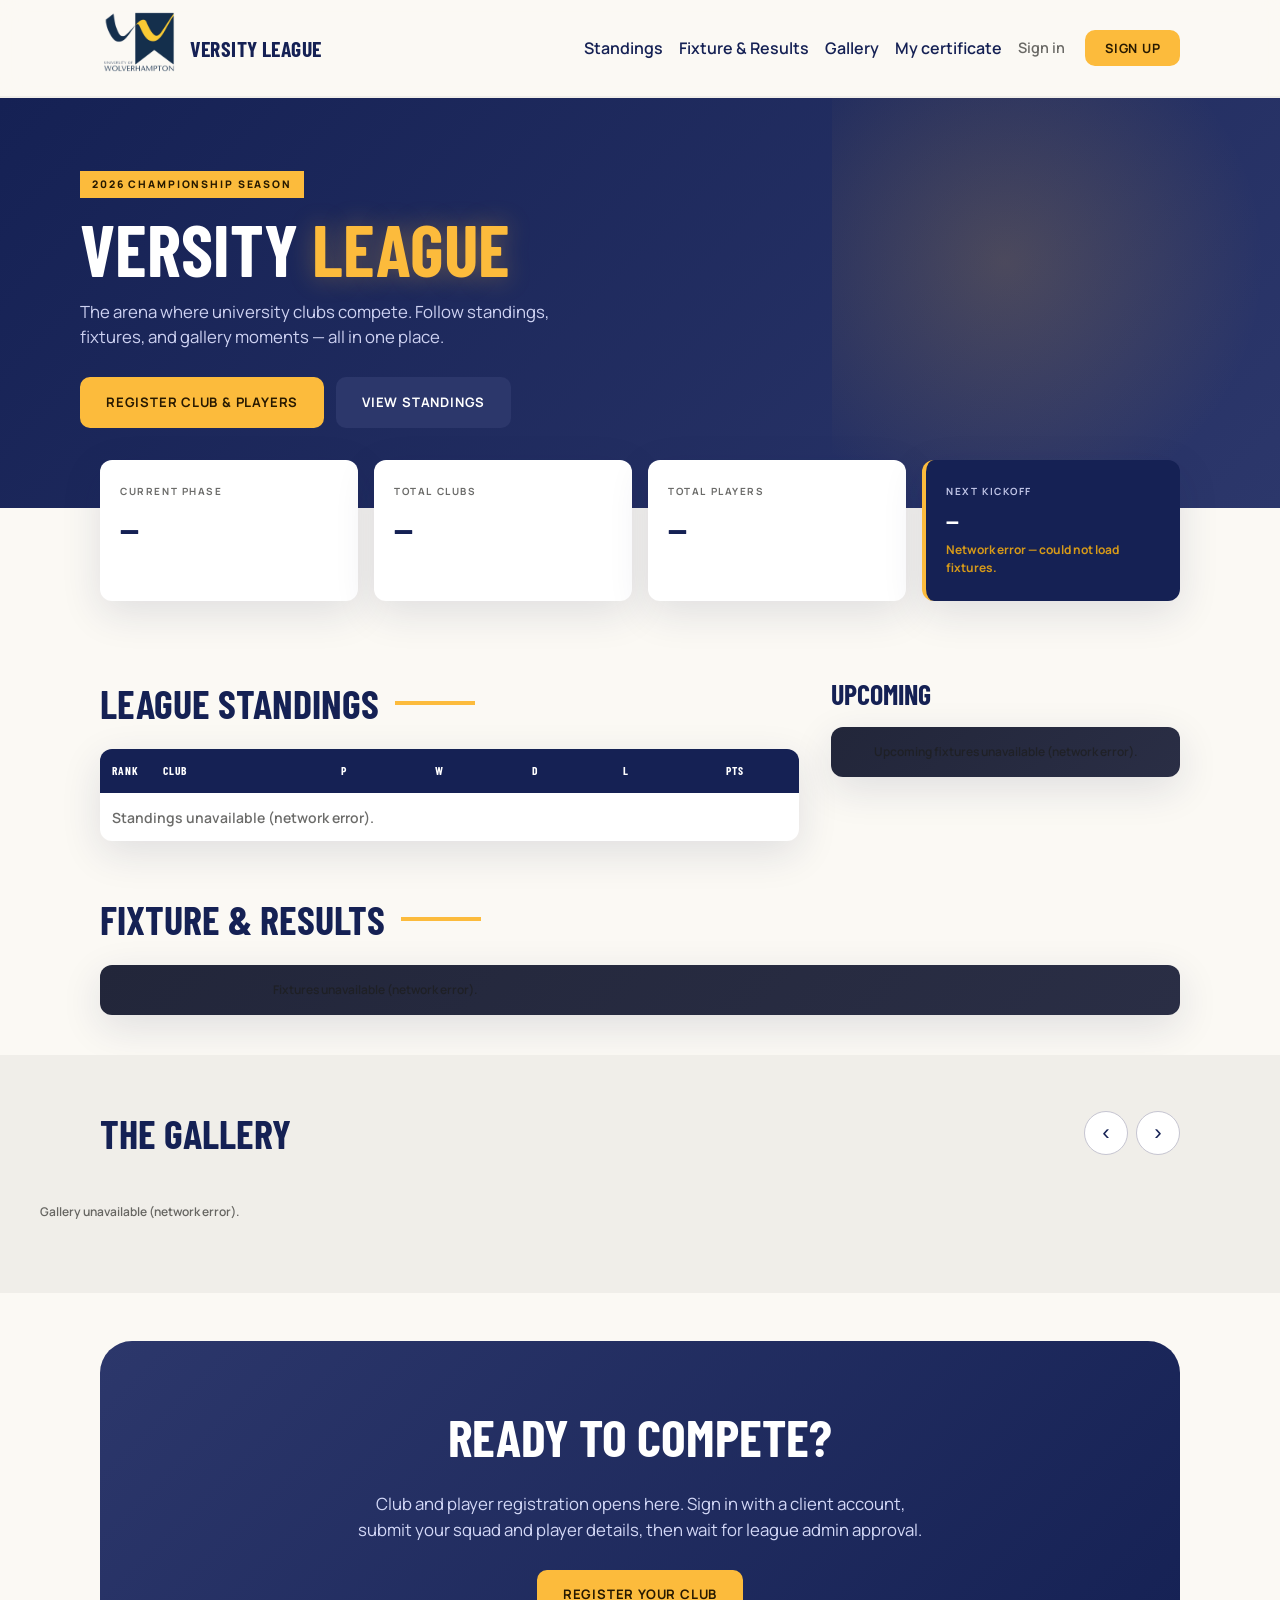
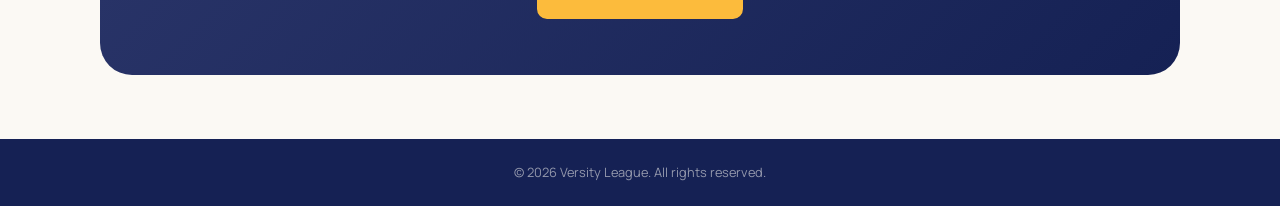
==== commit df58a66e: "Polished Update" ====
--- a/frontend/index.html
+++ b/frontend/index.html
@@ -3,6 +3,8 @@
   <head>
     <meta charset="UTF-8" />
     <meta name="viewport" content="width=device-width, initial-scale=1.0" />
+    <!-- XAMPP on Windows often uses Apache :8080 while :80 is IIS. Change/remove port if your Laravel URL differs. -->
+    <meta name="versity-api-base" content="http://localhost:8080/VersityLeague_V4_D9/backend/public" />
     <title>Versity League — Collegiate Football</title>
     <link rel="preconnect" href="https://fonts.googleapis.com" />
     <link rel="preconnect" href="https://fonts.gstatic.com" crossorigin />
@@ -42,7 +44,7 @@
 
         <nav class="site-nav" id="nav-panel" aria-label="Primary">
           <a href="#standings">Standings</a>
-          <a href="#fixtures">Fixtures</a>
+          <a href="#fixtures">Fixture &amp; Results</a>
           <a href="#gallery">Gallery</a>
           <button type="button" class="link-btn" data-open-modal="modal-certificate">My certificate</button>
           <div class="nav-panel__actions">
@@ -51,10 +53,12 @@
               <button type="button" class="btn btn--gold btn--block" data-open-modal="modal-sign-up">Sign up</button>
             </div>
             <div class="header-auth-user header-auth-user--row" data-auth-state="signed-in" hidden>
+              <button type="button" class="btn btn--secondary btn--block js-admin-dashboard" hidden>
+                League admin
+              </button>
               <button type="button" class="btn btn--gold btn--block js-sign-out">Sign out</button>
               <div class="header-auth-user__meta">
                 <span class="header-auth-user__signed-line">
-                  Signed in as : 
                   <strong class="js-header-user-id" aria-live="polite"></strong>
                 </span>
               </div>
@@ -68,10 +72,10 @@
             <button type="button" class="btn btn--gold" data-open-modal="modal-sign-up">Sign up</button>
           </div>
           <div class="header-auth-user header-auth-user--row" data-auth-state="signed-in" hidden>
+            <button type="button" class="btn btn--secondary js-admin-dashboard" hidden>League admin</button>
             <button type="button" class="btn btn--gold js-sign-out">Sign out</button>
             <div class="header-auth-user__meta">
               <span class="header-auth-user__signed-line">
-                Signed in as : 
                 <strong class="js-header-user-id" aria-live="polite"></strong>
               </span>
             </div>
@@ -116,7 +120,7 @@
             <p class="stat-card__value" id="home-stat-clubs">—</p>
           </article>
           <article class="stat-card">
-            <h2 class="stat-card__label">Athletes</h2>
+            <h2 class="stat-card__label">Total Players</h2>
             <p class="stat-card__value" id="home-stat-players">—</p>
           </article>
           <article class="stat-card stat-card--highlight">
@@ -155,13 +159,25 @@
           </div>
         </section>
 
-        <section id="fixtures" class="section section--fixtures" aria-labelledby="fixtures-title">
-          <h2 id="fixtures-title" class="section__title">Fixtures &amp; results</h2>
-          <div class="fixture-stack" id="fixture-stack">
-            <p class="form__hint home-api-status" id="fixture-stack-status">Loading fixtures…</p>
+        <section id="upcoming" class="section section--fixtures section--upcoming" aria-labelledby="upcoming-title">
+          <div class="section__head section__head--sub">
+            <h3 id="upcoming-title" class="section__title section__title--sub">Upcoming</h3>
+          </div>
+          <div class="fixture-stack" id="upcoming-stack">
+            <p class="form__hint home-api-status">Loading upcoming fixtures…</p>
           </div>
         </section>
       </div>
+
+      <section id="fixtures" class="section section--fixtures section--fixtures-full" aria-labelledby="fixtures-title">
+        <div class="section__head">
+          <h2 id="fixtures-title" class="section__title">Fixture &amp; Results</h2>
+          <span class="section__accent" aria-hidden="true"></span>
+        </div>
+        <div class="fixture-stack fixture-stack--full" id="fixture-results-stack">
+          <p class="form__hint home-api-status">Loading fixtures…</p>
+        </div>
+      </section>
 
       <section id="gallery" class="gallery" aria-labelledby="gallery-title">
         <div class="gallery__head">
@@ -207,8 +223,7 @@
       <div class="modal__panel">
         <button type="button" class="modal__close" data-close-modal aria-label="Close">&times;</button>
         <h2 id="modal-sign-in-title" class="modal__title">Sign in</h2>
-        <p class="modal__intro">Use your email. Choose the correct portal for your role.</p>
-        <form class="form" id="form-sign-in">
+        <form class="form" id="form-sign-in" method="post" action="#" onsubmit="return false">
           <div class="form-feedback" role="alert" hidden></div>
           <label class="field">
             <span class="field__label">Email</span>
@@ -218,25 +233,7 @@
             <span class="field__label">Password</span>
             <input type="password" name="password" autocomplete="current-password" required />
           </label>
-          <div class="field portal-slide">
-            <span class="field__label" id="signin-portal-label">Portal</span>
-            <div
-              class="portal-slide__wrap"
-              role="radiogroup"
-              aria-labelledby="signin-portal-label"
-            >
-              <span class="portal-slide__thumb" aria-hidden="true"></span>
-              <label class="portal-slide__btn">
-                <input type="radio" name="portal" value="client" checked required />
-                <span>Client</span>
-              </label>
-              <label class="portal-slide__btn">
-                <input type="radio" name="portal" value="admin" />
-                <span>Admin</span>
-              </label>
-            </div>
-          </div>
-          <button type="submit" class="btn btn--primary btn--block">Sign in</button>
+          <button type="button" class="btn btn--primary btn--block" id="btn-public-sign-in">Sign in</button>
           <p class="modal__footer-link">
             Don&apos;t have an account?
             <button type="button" class="link-btn" id="switch-signin-to-signup">Sign up</button>
@@ -250,7 +247,7 @@
         <button type="button" class="modal__close" data-close-modal aria-label="Close">&times;</button>
         <h2 id="modal-sign-up-title" class="modal__title">Create account</h2>
         <p class="modal__intro">Public registration creates a <strong>client</strong> account only.</p>
-        <form class="form" id="form-sign-up">
+        <form class="form" id="form-sign-up" method="post" action="#">
           <div class="form-feedback" role="alert" hidden></div>
           <label class="field">
             <span class="field__label">Full name</span>
@@ -266,16 +263,35 @@
           </label>
           <label class="field">
             <span class="field__label">Password</span>
-            <input type="password" name="password" autocomplete="new-password" required />
+            <input
+              type="password"
+              name="password"
+              autocomplete="new-password"
+              required
+              minlength="8"
+              pattern="(?=.*[A-Z])(?=.*[a-z])(?=.*[0-9])(?=.*[^A-Za-z0-9]).{8,}"
+              title="At least 8 characters, including uppercase, lowercase, number, and special character."
+            />
           </label>
           <label class="field">
             <span class="field__label">Confirm password</span>
-            <input type="password" name="password_confirmation" autocomplete="new-password" required />
+            <input
+              type="password"
+              name="password_confirmation"
+              autocomplete="new-password"
+              required
+              minlength="8"
+              pattern="(?=.*[A-Z])(?=.*[a-z])(?=.*[0-9])(?=.*[^A-Za-z0-9]).{8,}"
+              title="At least 8 characters, including uppercase, lowercase, number, and special character."
+            />
           </label>
           <button type="submit" class="btn btn--primary btn--block">Create account</button>
           <p class="modal__footer-link">
             Already have an account?
             <button type="button" class="link-btn" id="switch-signup-to-signin">Sign in</button>
+          </p>
+          <p class="form__hint">
+            Password must be at least 8 characters and include uppercase, lowercase, number, and special character.
           </p>
           <p class="form__hint">Uses <code>POST /api/v1/auth/register</code> (client accounts only).</p>
         </form>
@@ -293,7 +309,11 @@
           <div><dt>Time</dt><dd id="md-time">—</dd></div>
           <div><dt>Venue</dt><dd id="md-venue">—</dd></div>
           <div><dt>Status</dt><dd id="md-status">—</dd></div>
-          <div><dt>Score</dt><dd id="md-score">—</dd></div>
+          <div id="md-row-score"><dt>Score</dt><dd id="md-score">—</dd></div>
+          <div id="md-row-home-goals"><dt>Home goals</dt><dd id="md-home-goals">—</dd></div>
+          <div id="md-row-away-goals"><dt>Away goals</dt><dd id="md-away-goals">—</dd></div>
+          <div id="md-row-home-assists"><dt>Home assists</dt><dd id="md-home-assists">—</dd></div>
+          <div id="md-row-away-assists"><dt>Away assists</dt><dd id="md-away-assists">—</dd></div>
         </dl>
         <p class="form__hint" id="md-hint" hidden></p>
       </div>
@@ -309,122 +329,135 @@
         >
           &times;
         </button>
-        <header class="certificate-modal__header">
-          <div class="certificate-modal__header-glow" aria-hidden="true"></div>
-          <div class="certificate-modal__header-inner">
-            <div class="certificate-modal__brand">
+        <div class="certificate-modal__shell">
+          <div class="certificate-card">
+            <div class="certificate-card__logo-wrap">
               <img
-                class="certificate-modal__logo"
-                src="../img/UniLogo.png?v=20260413"
-                alt="Versity League logo"
-                width="96"
+                class="certificate-card__logo"
+                src="../img/UniLogo1.png?v=20260415"
+                alt="University of Wolverhampton"
+                width="320"
                 height="96"
               />
-              <div class="certificate-modal__brand-text">
-                <span class="certificate-modal__org">Versity League</span>
-                <span class="certificate-modal__tagline">Official certificate</span>
-              </div>
-            </div>
-          </div>
-          <div class="certificate-modal__header-rule" aria-hidden="true"></div>
-        </header>
-        <div class="certificate-modal__body">
-          <div class="certificate-frame">
-            <span class="certificate-frame__watermark" aria-hidden="true">VL</span>
-            <div class="certificate-frame__inner">
-              <p class="certificate-frame__ribbon" id="cert-ribbon">Certificate</p>
-              <h2 id="modal-cert-title" class="certificate-frame__title">Certificate</h2>
-              <div class="certificate-frame__divider" aria-hidden="true"></div>
-              <dl class="certificate-frame__dl">
-                <div><dt>Student / staff ID</dt><dd id="cert-dd-id">—</dd></div>
-                <div><dt>Name</dt><dd id="cert-dd-name">—</dd></div>
-                <div><dt>Participate years</dt><dd id="cert-dd-years">—</dd></div>
-                <div><dt>Position</dt><dd id="cert-dd-position">—</dd></div>
-                <div class="certificate-frame__row" id="cert-row-goals" hidden>
-                  <dt>Goals</dt>
+            </div>
+            <div class="certificate-card__title-block">
+              <h2 id="modal-cert-title" class="certificate-card__title">Certificate of Participation</h2>
+              <p class="certificate-card__subtitle">Versity League</p>
+            </div>
+            <div class="certificate-card__grid">
+              <dl class="certificate-card__dl" aria-label="Certificate details left">
+                <div>
+                  <dt>Student / staff ID</dt>
+                  <dd id="cert-dd-id">—</dd>
+                </div>
+                <div>
+                  <dt>Participated year</dt>
+                  <dd id="cert-dd-years">—</dd>
+                </div>
+                <div>
+                  <dt>Goal</dt>
                   <dd id="cert-dd-goals">0</dd>
                 </div>
-                <div class="certificate-frame__row" id="cert-row-assists" hidden>
-                  <dt>Assists</dt>
+              </dl>
+              <dl class="certificate-card__dl" aria-label="Certificate details right">
+                <div>
+                  <dt>Name</dt>
+                  <dd id="cert-dd-name">—</dd>
+                </div>
+                <div>
+                  <dt>Positions</dt>
+                  <dd id="cert-dd-position">—</dd>
+                </div>
+                <div>
+                  <dt>Assist</dt>
                   <dd id="cert-dd-assists">0</dd>
                 </div>
               </dl>
-              <div class="certificate-frame__seal" aria-hidden="true">
-                <span class="certificate-frame__seal-ring"></span>
-                <span class="certificate-frame__seal-text">Official</span>
-              </div>
-              <div class="certificate-frame__actions">
-                <button type="button" class="btn btn--ghost" data-close-modal>Close</button>
-                <button type="button" class="btn btn--gold" id="cert-btn-download" disabled>Download PDF</button>
-              </div>
-              <p class="certificate-frame__foot-note" id="cert-foot-note">Sign in to load your certificate.</p>
-            </div>
-          </div>
+            </div>
+            <p class="certificate-card__copyright">© 2026 Versity League. All rights reserved.</p>
+          </div>
+          <div class="certificate-modal__download-wrap">
+            <button type="button" class="certificate-modal__download-btn" id="cert-btn-download" disabled>
+              Download PDF
+            </button>
+          </div>
+          <p class="certificate-modal__status" id="cert-foot-note">Sign in to load your certificate.</p>
         </div>
       </div>
     </dialog>
 
-    <dialog id="modal-club-register" class="modal modal--wide" aria-labelledby="modal-reg-title">
+    <dialog id="modal-club-register" class="modal modal--wide modal--club-register" aria-labelledby="modal-reg-title">
       <div class="modal__panel">
         <button type="button" class="modal__close" data-close-modal aria-label="Close">&times;</button>
         <h2 id="modal-reg-title" class="modal__title">Club &amp; player registration</h2>
         <p class="modal__intro">Combined submission (pending admin approval). You must be signed in as a client.</p>
-        <form class="form form--split" id="form-club-register" enctype="multipart/form-data" method="post">
+        <form class="club-register-form" id="form-club-register" enctype="multipart/form-data" method="post">
           <div class="form-feedback form-feedback--full" role="alert" hidden></div>
-          <fieldset class="form__fieldset">
-            <legend>Club</legend>
-            <label class="field">
-              <span class="field__label">Club name</span>
-              <input type="text" name="club_name" required maxlength="255" />
-            </label>
-            <label class="field">
-              <span class="field__label">Club photo</span>
-              <input type="file" name="club_photo" accept="image/*" required />
-            </label>
-          </fieldset>
-          <fieldset class="form__fieldset">
-            <legend>Primary player</legend>
-            <label class="field">
-              <span class="field__label">Full name</span>
-              <input type="text" name="player_full_name" required maxlength="255" />
-            </label>
-            <label class="field">
-              <span class="field__label">Student / staff ID</span>
-              <input type="text" name="player_student_staff_id" required maxlength="100" />
-            </label>
-            <label class="field">
-              <span class="field__label">Jersey number</span>
-              <input type="number" name="jersey_number" min="0" max="99999" />
-            </label>
-            <label class="field">
-              <span class="field__label">Position / role</span>
-              <select name="position" required>
-                <option value="" disabled selected>Select…</option>
-                <option value="Coach">Coach</option>
-                <option value="Manager">Manager</option>
-                <option value="Captain">Captain</option>
-                <option value="Vice Captain">Vice Captain</option>
-                <option value="Forward">Forward</option>
-                <option value="Midfielder">Midfielder</option>
-                <option value="Defender">Defender</option>
-                <option value="Goalkeeper">Goalkeeper</option>
-                <option value="Left Wing">Left Wing</option>
-                <option value="Right Wing">Right Wing</option>
-              </select>
-            </label>
-            <label class="field">
-              <span class="field__label">Player photo</span>
-              <input type="file" name="player_photo" accept="image/*" />
-            </label>
-          </fieldset>
-          <div class="form__full">
-            <button type="submit" class="btn btn--primary btn--block">Submit registration</button>
-            <p class="form__hint">Uses <code>POST /api/v1/club-registrations</code> (multipart). No edits after submit — admin manages records.</p>
-          </div>
+
+          <section class="club-register-card" aria-labelledby="club-register-section-title">
+            <h3 id="club-register-section-title" class="club-register-title">Club &amp; player registration</h3>
+
+            <div class="club-register-block">
+              <h4 class="club-register-subtitle">1. Club</h4>
+              <div class="club-register-club-grid">
+                <label class="club-logo-picker">
+                  <input type="file" name="club_photo" accept="image/*" required />
+                  <span class="club-logo-picker__box" aria-hidden="true">
+                    <span class="club-logo-picker__plus">+</span>
+                    <img class="club-logo-picker__preview" alt="Club logo preview" hidden />
+                  </span>
+                  <span class="club-logo-picker__label">Club logo</span>
+                </label>
+
+                <div class="club-register-club-fields">
+                  <label class="field field--inline">
+                    <span class="field__label">Club Name</span>
+                    <input type="text" name="club_name" required maxlength="255" />
+                  </label>
+                  <label class="field field--inline">
+                    <span class="field__label">Season</span>
+                    <select name="league_id" id="club-register-season" required>
+                      <option value="">Loading active season...</option>
+                    </select>
+                  </label>
+                </div>
+              </div>
+            </div>
+
+            <div class="club-register-divider" aria-hidden="true"></div>
+
+            <div class="club-register-block">
+              <h4 class="club-register-subtitle">2. Player list</h4>
+              <div class="club-register-table-wrap">
+                <table class="club-register-table">
+                  <thead>
+                    <tr>
+                      <th scope="col">S/No</th>
+                      <th scope="col">Player photo</th>
+                      <th scope="col">Student / Staff Id</th>
+                      <th scope="col">Name</th>
+                      <th scope="col">Position</th>
+                      <th scope="col">Jersey No</th>
+                      <th scope="col">Role</th>
+                      <th scope="col">Action</th>
+                    </tr>
+                  </thead>
+                  <tbody id="club-register-players-body"></tbody>
+                </table>
+              </div>
+              <div class="club-register-actions">
+                <button type="button" class="btn btn--muted" id="btn-add-player-row">Add player</button>
+              </div>
+            </div>
+
+            <div class="club-register-submit-wrap">
+              <button type="submit" class="btn btn--primary club-register-submit">Submit form</button>
+            </div>
+          </section>
         </form>
       </div>
     </dialog>
 
-    <script src="js/main.js" type="module"></script>
+    <script src="js/main.js?v=20260417a" type="module"></script>
   </body>
 </html>
--- a/frontend/css/main.css
+++ b/frontend/css/main.css
@@ -78,10 +78,11 @@
 .site-header__inner {
   max-width: var(--max);
   margin: 0 auto;
-  padding: 0.45rem 1.25rem;
-  display: flex;
-  align-items: center;
-  gap: 0.75rem;
+  padding: 0.5rem 1.25rem;
+  display: flex;
+  align-items: center;
+  gap: 0.75rem 1rem;
+  flex-wrap: nowrap;
 }
 
 .site-header__rule {
@@ -119,8 +120,9 @@
 .site-nav {
   display: none;
   align-items: center;
-  gap: 1.75rem;
+  gap: 1rem;
   margin-left: auto;
+  min-width: 0;
 }
 
 .site-nav a,
@@ -135,6 +137,7 @@
   cursor: pointer;
   font-family: inherit;
   padding: 0;
+  line-height: 1.25;
 }
 
 .site-nav a:hover,
@@ -153,8 +156,9 @@
 
 .site-header__actions {
   display: none;
-  gap: 0.4rem;
-  align-items: center;
+  gap: 0.5rem;
+  align-items: center;
+  flex-shrink: 0;
 }
 
 .site-header__actions .header-auth-guest {
@@ -177,35 +181,40 @@
   display: none !important;
 }
 
-/* Signed-in: ghost Sign out; “Signed in as : Client / staff ID …” to the right */
+/* Signed-in: buttons + user id on one row; avoid wrap that drops meta below baseline */
 .header-auth-user--row {
   flex-direction: row;
   align-items: center;
   justify-content: flex-start;
   flex-wrap: wrap;
-  gap: 0.5rem 1rem;
+  gap: 0.5rem 0.75rem;
   width: 100%;
 }
 
 .site-header__actions .header-auth-user--row {
   width: auto;
   max-width: min(100%, 36rem);
+  flex-wrap: nowrap;
+  align-items: center;
 }
 
 .header-auth-user__meta {
   display: flex;
   flex-direction: row;
-  align-items: baseline;
+  align-items: center;
   justify-content: flex-end;
   text-align: right;
-  margin-left: auto;
+  margin-left: 0.5rem;
   min-width: 0;
+  align-self: center;
 }
 
 .header-auth-user__signed-line {
   font-size: 0.85rem;
   color: var(--navy);
-  line-height: 1.35;
+  line-height: 1.2;
+  display: flex;
+  align-items: center;
 }
 
 .header-auth-user__signed-line .js-header-user-id {
@@ -327,22 +336,45 @@
     border: none;
     box-shadow: none;
     background: transparent;
+    align-items: center;
+    flex-wrap: nowrap;
   }
   #nav-panel {
     display: flex !important;
     position: static;
     flex-direction: row;
+    align-items: center;
+    flex-wrap: nowrap;
     box-shadow: none;
     border: none;
     padding: 0;
     margin-left: auto;
     background: transparent;
+    min-height: 0;
   }
   #nav-panel.is-open {
     display: flex;
   }
   .site-header__actions {
     display: flex;
+    align-items: center;
+  }
+  /* One line nav labels; keep row height even with long “Fixture & Results” */
+  #nav-panel.site-nav > a,
+  #nav-panel.site-nav > .link-btn {
+    white-space: nowrap;
+    flex-shrink: 0;
+    padding: 0.4rem 0;
+  }
+  .site-header__actions .header-auth-user--row {
+    width: auto;
+    max-width: none;
+    flex-wrap: nowrap;
+    align-items: center;
+  }
+  .site-header__actions .header-auth-user__meta {
+    margin-left: 0.65rem;
+    align-self: center;
   }
 }
 
@@ -659,7 +691,7 @@
   color: var(--white);
 }
 
-/* —— Bento: standings + fixtures —— */
+/* —— Standings + Upcoming —— */
 .content-bento {
   max-width: var(--max);
   margin: 0 auto;
@@ -780,6 +812,16 @@
   display: flex;
   align-items: center;
   gap: 0.5rem;
+}
+
+.club-logo {
+  width: 2rem;
+  height: 2rem;
+  border-radius: 999px;
+  object-fit: cover;
+  border: 1px solid rgba(21, 33, 84, 0.18);
+  background: var(--cream-muted);
+  flex-shrink: 0;
 }
 
 .club-badge {
@@ -809,41 +851,51 @@
   background: rgba(255, 255, 255, 0.15);
 }
 
-/* Fixtures column */
+.section__head--sub {
+  margin-bottom: 0.75rem;
+}
+
+.section__title--sub {
+  font-size: clamp(1.25rem, 3vw, 1.75rem);
+}
+
+/* Upcoming fixtures board */
 .fixture-stack {
-  display: flex;
-  flex-direction: column;
-  gap: 1rem;
+  border-radius: var(--radius);
+  background: linear-gradient(135deg, #22263a 0%, #2a2e45 100%);
+  box-shadow: var(--shadow);
+  padding: 1rem;
+  display: grid;
+  gap: 0.75rem;
+}
+
+.section--fixtures-full {
+  max-width: var(--max);
+  margin: 0 auto;
+  padding: 0 1.25rem 2.5rem;
+}
+
+.fixture-stack--full {
+  margin-top: 0.5rem;
 }
 
 .fixture-card {
-  border-radius: var(--radius);
-  padding: 1.25rem;
-  box-shadow: var(--shadow);
-}
-
-.fixture-card--result {
-  background: var(--white);
-  border-left: 4px solid var(--navy);
-}
-
-.fixture-card--upcoming {
-  background: var(--navy);
-  color: var(--white);
-  border-left: 4px solid var(--gold);
+  border-radius: 10px;
+  background: rgba(255, 255, 255, 0.04);
+  border: 1px solid rgba(255, 255, 255, 0.09);
+  padding: 0.85rem 0.9rem;
+  color: #e9ebf5;
 }
 
 .fixture-card__meta {
   display: flex;
-  justify-content: space-between;
-  align-items: center;
-  margin-bottom: 1rem;
-  font-size: 0.75rem;
-  font-weight: 700;
-}
-
-.fixture-card--upcoming .fixture-card__meta {
-  color: rgba(255, 255, 255, 0.85);
+  justify-content: flex-start;
+  align-items: center;
+  gap: 0.5rem;
+  margin-bottom: 0.55rem;
+  font-size: 0.68rem;
+  font-weight: 700;
+  color: rgba(255, 255, 255, 0.82);
 }
 
 .pill {
@@ -866,8 +918,8 @@
   display: flex;
   align-items: center;
   justify-content: space-between;
-  gap: 0.5rem;
-  margin-bottom: 1rem;
+  gap: 0.6rem;
+  margin-bottom: 0.45rem;
 }
 
 .fixture-team {
@@ -880,7 +932,7 @@
 }
 
 .fixture-team__name {
-  font-size: 0.65rem;
+  font-size: 0.72rem;
   font-weight: 800;
   text-transform: uppercase;
   letter-spacing: 0.04em;
@@ -892,13 +944,8 @@
 
 .fixture-score__nums {
   font-family: var(--font-head);
-  font-size: 1.75rem;
-  font-weight: 700;
-  color: var(--navy);
-}
-
-.fixture-card--upcoming .fixture-score__nums,
-.fixture-card--upcoming .fixture-score__vs {
+  font-size: 1.5rem;
+  font-weight: 700;
   color: var(--white);
 }
 
@@ -911,26 +958,28 @@
 
 .fixture-score__ft {
   display: block;
-  font-size: 0.55rem;
+  font-size: 0.58rem;
   font-weight: 800;
   letter-spacing: 0.12em;
   text-transform: uppercase;
   margin-top: 0.15rem;
-  color: var(--text-muted);
-}
-
-.fixture-card--upcoming .fixture-score__ft {
   color: var(--gold);
 }
 
 .fixture-card__venue {
-  margin: 0 0 0.75rem;
-  font-size: 0.65rem;
+  margin: 0 0 0.55rem;
+  font-size: 0.62rem;
   font-weight: 700;
   letter-spacing: 0.1em;
   text-transform: uppercase;
   color: rgba(221, 225, 255, 0.9);
   text-align: center;
+}
+
+@media (min-width: 900px) {
+  .fixture-stack--full {
+    grid-template-columns: repeat(2, minmax(0, 1fr));
+  }
 }
 
 /* —— Gallery —— */
@@ -1063,6 +1112,10 @@
   width: min(100% - 2rem, 720px);
 }
 
+dialog.modal--club-register {
+  width: min(100% - 2rem, 980px);
+}
+
 .modal__panel {
   background: var(--cream);
   color: var(--text);
@@ -1195,72 +1248,41 @@
   border-color: var(--navy-mid);
 }
 
-/* Sign-in portal: two-option slide / segmented control (matches .btn--primary) */
-.portal-slide__wrap {
+.password-field {
   position: relative;
-  display: flex;
   width: 100%;
-  box-sizing: border-box;
-  padding: 4px;
-  gap: 0;
-  border-radius: 10px;
-  border: 1px solid #c6c5d1;
-  background: var(--cream-muted);
-}
-
-.portal-slide__thumb {
+}
+
+.password-field input {
+  width: 100%;
+  padding-right: 2.5rem;
+}
+
+.password-toggle {
   position: absolute;
-  top: 4px;
-  left: 4px;
-  bottom: 4px;
-  width: calc(50% - 4px);
-  border-radius: 8px;
-  background: var(--navy);
-  z-index: 0;
-  transition: transform 0.22s ease;
-  pointer-events: none;
-}
-
-.portal-slide__wrap:has(input[value="admin"]:checked) .portal-slide__thumb {
-  transform: translateX(calc(100% + 4px));
-}
-
-.portal-slide__btn {
-  position: relative;
-  z-index: 1;
-  flex: 1;
-  margin: 0;
-  text-align: center;
-  font: inherit;
-  font-size: 0.8125rem;
-  font-weight: 600;
-  line-height: 1.2;
+  top: 50%;
+  right: 0.5rem;
+  transform: translateY(-50%);
+  width: 1.75rem;
+  height: 1.75rem;
+  border: none;
+  border-radius: 999px;
+  background: transparent;
+  color: var(--navy-mid);
+  display: inline-flex;
+  align-items: center;
+  justify-content: center;
+  font-size: 1rem;
   cursor: pointer;
-  border-radius: 8px;
-  padding: 0.55rem 0.35rem;
-  color: var(--text-muted);
-  transition: color 0.15s ease;
-}
-
-.portal-slide__btn input {
-  position: absolute;
-  opacity: 0;
-  width: 0;
-  height: 0;
-  margin: 0;
-}
-
-.portal-slide__btn span {
-  pointer-events: none;
-}
-
-.portal-slide__btn:has(:checked) {
-  color: var(--white);
-}
-
-.portal-slide__btn:has(input:focus-visible) {
+}
+
+.password-toggle:hover {
+  background: rgba(21, 33, 84, 0.08);
+}
+
+.password-toggle:focus-visible {
   outline: 2px solid var(--gold);
-  outline-offset: 2px;
+  outline-offset: 1px;
 }
 
 .form__hint {
@@ -1276,6 +1298,228 @@
   border-radius: 4px;
 }
 
+.club-register-form {
+  display: flex;
+  flex-direction: column;
+  gap: 0.9rem;
+}
+
+.club-register-card {
+  border: 2px solid var(--gold);
+  border-radius: 2.5rem;
+  padding: 1.25rem 1rem 1.5rem;
+  background: #f7f6f3;
+}
+
+.club-register-title {
+  margin: 0 0 1rem;
+  font-family: var(--font-head);
+  color: var(--navy);
+  text-transform: uppercase;
+  letter-spacing: 0.03em;
+}
+
+.club-register-subtitle {
+  margin: 0 0 0.6rem;
+  font-family: var(--font-head);
+  color: var(--navy);
+  text-transform: uppercase;
+  letter-spacing: 0.02em;
+}
+
+.club-register-club-grid {
+  display: grid;
+  grid-template-columns: 110px 1fr;
+  gap: 0.9rem;
+  align-items: start;
+}
+
+.club-logo-picker {
+  display: flex;
+  flex-direction: column;
+  align-items: center;
+  gap: 0.35rem;
+  cursor: pointer;
+}
+
+.club-logo-picker input {
+  position: absolute;
+  opacity: 0;
+  pointer-events: none;
+}
+
+.club-logo-picker__box {
+  position: relative;
+  width: 78px;
+  height: 78px;
+  border-radius: 12px;
+  border: 1px solid #9fa0a6;
+  background: #d7d7d9;
+  color: #0d0f14;
+  display: inline-flex;
+  align-items: center;
+  justify-content: center;
+  font-size: 3rem;
+  font-weight: 700;
+  line-height: 1;
+  overflow: hidden;
+}
+
+.club-logo-picker__plus {
+  display: inline-flex;
+}
+
+.club-logo-picker__preview {
+  position: absolute;
+  inset: 0;
+  width: 100%;
+  height: 100%;
+  object-fit: cover;
+}
+
+.club-logo-picker__label {
+  font-size: 0.72rem;
+  color: var(--text-muted);
+}
+
+.club-register-club-fields {
+  display: grid;
+  gap: 0.65rem;
+}
+
+.field--inline {
+  display: grid;
+  grid-template-columns: 8rem 1fr;
+  align-items: center;
+  gap: 0.5rem;
+  margin: 0;
+}
+
+.field--inline .field__label {
+  margin: 0;
+}
+
+.club-register-divider {
+  height: 2px;
+  margin: 1.1rem 0;
+  background: rgba(252, 187, 60, 0.9);
+}
+
+.club-register-table-wrap {
+  overflow-x: auto;
+}
+
+.club-register-table {
+  width: 100%;
+  border-collapse: collapse;
+  min-width: 760px;
+  background: var(--white);
+  border: 1px solid #bbbcc4;
+}
+
+.club-register-table th,
+.club-register-table td {
+  border: 1px solid #bbbcc4;
+  padding: 0.35rem;
+  font-size: 0.72rem;
+  vertical-align: middle;
+}
+
+.club-register-table th {
+  background: #efefef;
+  color: var(--navy);
+  white-space: nowrap;
+}
+
+.club-register-table input,
+.club-register-table select {
+  width: 100%;
+  min-width: 6rem;
+  font-size: 0.72rem;
+  padding: 0.3rem 0.35rem;
+}
+
+.club-register-photo-cell {
+  display: grid;
+  gap: 0.35rem;
+  justify-items: center;
+}
+
+.club-register-photo-preview {
+  width: 42px;
+  height: 42px;
+  border-radius: 8px;
+  border: 1px solid #bbbcc4;
+  background: #f2f2f2;
+  object-fit: cover;
+}
+
+.club-register-photo-fallback {
+  width: 42px;
+  height: 42px;
+  border-radius: 8px;
+  border: 1px solid #bbbcc4;
+  background: #ececf1;
+  color: #4c4e57;
+  display: inline-flex;
+  align-items: center;
+  justify-content: center;
+  font-size: 1.2rem;
+}
+
+.club-register-row-btn {
+  width: 100%;
+  min-width: 4.4rem;
+  padding: 0.35rem 0.5rem;
+  font-size: 0.66rem;
+}
+
+.club-register-row-actions {
+  display: flex;
+  align-items: center;
+  justify-content: center;
+  gap: 0.35rem;
+}
+
+.club-register-row-icon-btn {
+  width: 1.9rem;
+  height: 1.9rem;
+  padding: 0;
+  font-size: 0.92rem;
+  line-height: 1;
+  border-radius: 8px;
+}
+
+.club-register-actions {
+  margin-top: 0.65rem;
+}
+
+.club-register-submit-wrap {
+  margin-top: 1.4rem;
+  display: flex;
+  justify-content: center;
+}
+
+.club-register-submit {
+  width: min(100%, 24rem);
+}
+
+@media (max-width: 640px) {
+  .club-register-card {
+    border-radius: 1.5rem;
+    padding: 1rem 0.75rem 1.2rem;
+  }
+
+  .club-register-club-grid {
+    grid-template-columns: 1fr;
+  }
+
+  .field--inline {
+    grid-template-columns: 1fr;
+    gap: 0.25rem;
+  }
+}
+
 .detail-list {
   margin: 0;
   display: grid;
@@ -1299,309 +1543,190 @@
   margin: 0;
 }
 
-/* —— Certificate modal —— */
+/* —— Certificate modal (reference: Certificate.png / participation layout) —— */
 .modal--certificate {
-  width: min(100% - 2rem, 520px);
+  width: min(100% - 2rem, 640px);
 }
 
 .modal__panel--certificate {
   position: relative;
-  padding: 0;
-  overflow: hidden;
-  border: 1px solid rgba(21, 33, 84, 0.12);
-  box-shadow:
-    0 4px 0 var(--gold),
-    0 28px 64px rgba(21, 33, 84, 0.2);
+  padding: 2.75rem 1.25rem 1.5rem;
+  overflow-x: hidden;
+  overflow-y: auto;
+  max-height: calc(100vh - 2rem);
+  background: #e8e4dc;
+  border: 1px solid rgba(21, 33, 84, 0.1);
+  border-radius: var(--radius-lg);
+  box-shadow: 0 20px 56px rgba(21, 33, 84, 0.18);
 }
 
 .modal__close--certificate {
-  top: 0.65rem;
-  right: 0.65rem;
+  top: 0.75rem;
+  right: 0.75rem;
   z-index: 3;
-  background: rgba(255, 255, 255, 0.14);
+  width: 2.5rem;
+  height: 2.5rem;
+  background: var(--navy);
   color: #fff;
-  border: 1px solid rgba(255, 255, 255, 0.28);
+  border: 2px solid rgba(252, 187, 60, 0.65);
+  border-radius: 50%;
+  font-size: 1.35rem;
+  line-height: 1;
+  display: inline-flex;
+  align-items: center;
+  justify-content: center;
 }
 
 .modal__close--certificate:hover {
-  background: rgba(255, 255, 255, 0.24);
-}
-
-.certificate-modal__header {
-  position: relative;
-  padding: 1.35rem 3.25rem 1.1rem 1.25rem;
-  background: linear-gradient(135deg, var(--navy) 0%, #1a2a5c 42%, var(--navy-mid) 100%);
-  color: #fff;
-  overflow: hidden;
-}
-
-.certificate-modal__header-glow {
-  position: absolute;
-  inset: -40% -20% auto auto;
-  width: 70%;
-  height: 140%;
-  background: radial-gradient(ellipse at center, rgba(252, 187, 60, 0.22) 0%, transparent 62%);
-  pointer-events: none;
-}
-
-.certificate-modal__header-inner {
-  position: relative;
-  z-index: 1;
-}
-
-.certificate-modal__brand {
-  display: flex;
-  align-items: center;
+  background: #1a2a5c;
+}
+
+.certificate-modal__shell {
+  display: flex;
+  flex-direction: column;
   gap: 1rem;
-}
-
-.certificate-modal__logo {
+  align-items: stretch;
+}
+
+.certificate-card {
+  background: #fff;
+  border: 3px solid #e4b84a;
+  border-radius: 14px;
+  padding: 1.5rem 1.35rem 1.25rem;
+  box-shadow: 0 2px 0 rgba(228, 184, 74, 0.35);
+}
+
+.certificate-card__logo-wrap {
+  display: flex;
+  justify-content: center;
+  margin: 0 0 1rem;
+}
+
+.certificate-card__logo {
   display: block;
-  width: 96px;
-  height: 96px;
+  width: min(100%, 320px);
+  height: auto;
+  max-height: 96px;
   object-fit: contain;
-  flex-shrink: 0;
-  border-radius: 16px;
-  padding: 5px;
-  background: linear-gradient(145deg, rgba(255, 255, 255, 0.2), rgba(255, 255, 255, 0.04));
-  box-shadow:
-    0 6px 20px rgba(0, 0, 0, 0.28),
-    0 0 0 2px rgba(252, 187, 60, 0.55);
-}
-
-@media (max-width: 420px) {
-  .certificate-modal__logo {
-    width: 72px;
-    height: 72px;
-    border-radius: 14px;
-    padding: 4px;
-  }
-}
-
-.certificate-modal__brand-text {
+}
+
+.certificate-card__title-block {
+  margin: 0 0 1.25rem;
+  text-align: center;
+}
+
+.certificate-card__title {
+  margin: 0 0 0.35rem;
+  font-family: var(--font-head);
+  font-size: clamp(1.15rem, 3.8vw, 1.45rem);
+  font-weight: 700;
+  color: var(--navy);
+  text-transform: uppercase;
+  letter-spacing: 0.04em;
+  line-height: 1.2;
+}
+
+.certificate-card__subtitle {
+  margin: 0;
+  font-family: var(--font-head);
+  font-size: clamp(0.95rem, 3vw, 1.1rem);
+  font-weight: 700;
+  color: var(--navy);
+  letter-spacing: 0.06em;
+}
+
+.certificate-card__grid {
+  display: grid;
+  grid-template-columns: 1fr 1fr;
+  gap: 1rem 1.5rem;
+  align-items: start;
+}
+
+.certificate-card__dl {
+  margin: 0;
   display: flex;
   flex-direction: column;
-  gap: 0.15rem;
-  min-width: 0;
-}
-
-.certificate-modal__org {
-  font-family: var(--font-head);
-  font-size: 1.45rem;
-  font-weight: 700;
-  letter-spacing: 0.06em;
-  text-transform: uppercase;
-  line-height: 1.05;
-}
-
-.certificate-modal__tagline {
-  font-size: 0.68rem;
-  font-weight: 700;
-  letter-spacing: 0.22em;
-  text-transform: uppercase;
-  color: var(--gold);
-}
-
-.certificate-modal__header-rule {
-  height: 4px;
-  margin-top: 1rem;
-  background: linear-gradient(
-    90deg,
-    transparent 0%,
-    var(--gold) 18%,
-    #ffe08a 50%,
-    var(--gold) 82%,
-    transparent 100%
-  );
-}
-
-.certificate-modal__body {
-  padding: 1.35rem 1.25rem 1.5rem;
-  background: linear-gradient(180deg, #ebe6dc 0%, var(--cream) 38%, #faf7f1 100%);
-}
-
-.certificate-frame {
-  position: relative;
-  padding: 2px;
-  border-radius: 2px;
-  background: linear-gradient(135deg, var(--gold) 0%, var(--navy-mid) 35%, var(--gold) 70%, var(--navy-mid) 100%);
-  box-shadow: inset 0 0 0 1px rgba(255, 255, 255, 0.35);
-}
-
-.certificate-frame__inner {
-  position: relative;
-  padding: 1.35rem 1.15rem 1.25rem;
-  background:
-    linear-gradient(145deg, rgba(255, 254, 248, 0.97) 0%, var(--cream) 45%, #fffef6 100%);
-  border-radius: 1px;
-  overflow: hidden;
-}
-
-.certificate-frame__inner::before,
-.certificate-frame__inner::after {
-  content: "";
-  position: absolute;
-  width: 1.75rem;
-  height: 1.75rem;
-  border: 2px solid rgba(252, 187, 60, 0.75);
-  pointer-events: none;
-}
-
-.certificate-frame__inner::before {
-  top: 0.65rem;
-  left: 0.65rem;
-  border-right: none;
-  border-bottom: none;
-}
-
-.certificate-frame__inner::after {
-  right: 0.65rem;
-  bottom: 0.65rem;
-  border-left: none;
-  border-top: none;
-}
-
-.certificate-frame__watermark {
-  position: absolute;
-  inset: 50% auto auto 50%;
-  transform: translate(-50%, -50%) rotate(-18deg);
-  font-family: var(--font-head);
-  font-size: clamp(4.5rem, 22vw, 7rem);
-  font-weight: 700;
-  letter-spacing: 0.02em;
-  color: rgba(21, 33, 84, 0.045);
-  white-space: nowrap;
-  pointer-events: none;
-  user-select: none;
-}
-
-.certificate-frame__ribbon {
-  position: relative;
-  z-index: 1;
-  margin: 0 0 0.4rem;
+  gap: 0.85rem;
+}
+
+.certificate-card__dl > div {
+  display: flex;
+  flex-direction: column;
+  gap: 0.2rem;
+}
+
+.certificate-card__dl dt {
+  margin: 0;
+  font-size: 0.7rem;
+  font-weight: 800;
+  letter-spacing: 0.08em;
+  text-transform: uppercase;
+  color: var(--navy-mid);
+}
+
+.certificate-card__dl dd {
+  margin: 0;
+  font-size: 0.95rem;
+  font-weight: 700;
+  color: var(--navy);
+  word-break: break-word;
+}
+
+.certificate-card__copyright {
+  margin: 1.15rem 0 0;
   text-align: center;
-  font-size: 0.62rem;
-  font-weight: 800;
-  letter-spacing: 0.28em;
-  text-transform: uppercase;
-  color: var(--gold-dim);
-}
-
-.certificate-frame__title {
-  position: relative;
-  z-index: 1;
-  margin: 0 0 0.85rem;
-  text-align: center;
-  font-family: var(--font-head);
-  font-size: clamp(1.35rem, 4.5vw, 1.65rem);
-  font-weight: 700;
-  color: var(--navy);
-  line-height: 1.15;
-  text-transform: uppercase;
-  letter-spacing: 0.02em;
-}
-
-.certificate-frame__divider {
-  position: relative;
-  z-index: 1;
-  height: 2px;
-  margin: 0 auto 1rem;
-  max-width: 12rem;
-  background: linear-gradient(90deg, transparent, var(--navy-mid), transparent);
-  opacity: 0.35;
-}
-
-.certificate-frame__dl {
-  position: relative;
-  z-index: 1;
-  margin: 0;
-  display: grid;
-  gap: 0.55rem;
-}
-
-.certificate-frame__dl div {
-  display: grid;
-  grid-template-columns: minmax(0, 9.5rem) 1fr;
-  gap: 0.45rem 0.65rem;
-  font-size: 0.86rem;
-  padding: 0.4rem 0;
-  border-bottom: 1px dashed rgba(21, 33, 84, 0.12);
-}
-
-.certificate-frame__dl div:last-of-type {
-  border-bottom: none;
-}
-
-.certificate-frame__dl dt {
-  margin: 0;
-  color: var(--text-muted);
-  font-weight: 700;
-  font-size: 0.68rem;
-  letter-spacing: 0.06em;
-  text-transform: uppercase;
-}
-
-.certificate-frame__dl dd {
-  margin: 0;
-  font-weight: 700;
-  color: var(--navy);
-}
-
-.certificate-frame__seal {
-  position: relative;
-  z-index: 1;
-  display: flex;
-  align-items: center;
-  justify-content: center;
-  margin: 1rem 0 0.25rem;
-  min-height: 3.25rem;
-}
-
-.certificate-frame__seal-ring {
-  position: absolute;
-  width: 3.25rem;
-  height: 3.25rem;
-  border: 2px solid rgba(252, 187, 60, 0.85);
-  border-radius: 50%;
-  box-shadow: 0 0 0 3px rgba(21, 33, 84, 0.06);
-}
-
-.certificate-frame__seal-text {
-  position: relative;
-  font-size: 0.55rem;
-  font-weight: 800;
-  letter-spacing: 0.18em;
-  text-transform: uppercase;
-  color: var(--navy-mid);
-}
-
-.certificate-frame__actions {
-  position: relative;
-  z-index: 1;
-  margin-top: 1rem;
-  display: flex;
-  flex-wrap: wrap;
-  gap: 0.5rem;
-  justify-content: flex-end;
-}
-
-.certificate-frame__foot-note {
-  position: relative;
-  z-index: 1;
-  margin: 0.85rem 0 0;
   font-size: 0.72rem;
   color: var(--text-muted);
+}
+
+.certificate-modal__download-wrap {
+  width: 100%;
+}
+
+.certificate-modal__download-btn {
+  width: 100%;
+  display: block;
+  padding: 0.95rem 1.25rem;
+  border: none;
+  border-radius: 10px;
+  background: var(--navy);
+  color: #fff;
+  font-family: var(--font-head);
+  font-size: 0.95rem;
+  font-weight: 700;
+  letter-spacing: 0.06em;
+  text-transform: uppercase;
+  cursor: pointer;
+  box-shadow: 0 4px 0 #0f1738;
+  transition: background 0.15s ease, transform 0.1s ease;
+}
+
+.certificate-modal__download-btn:hover:not(:disabled) {
+  background: #1a2a5c;
+}
+
+.certificate-modal__download-btn:active:not(:disabled) {
+  transform: translateY(2px);
+  box-shadow: 0 2px 0 #0f1738;
+}
+
+.certificate-modal__download-btn:disabled {
+  opacity: 0.45;
+  cursor: not-allowed;
+  box-shadow: none;
+}
+
+.certificate-modal__status {
+  margin: 0;
   text-align: center;
-}
-
-@media (max-width: 380px) {
-  .certificate-frame__dl div {
+  font-size: 0.78rem;
+  color: var(--text-muted);
+}
+
+@media (max-width: 520px) {
+  .certificate-card__grid {
     grid-template-columns: 1fr;
-    gap: 0.2rem 0;
-  }
-
-  .certificate-frame__dl dt {
-    margin-bottom: 0.1rem;
+    gap: 0.5rem;
   }
 }
 
